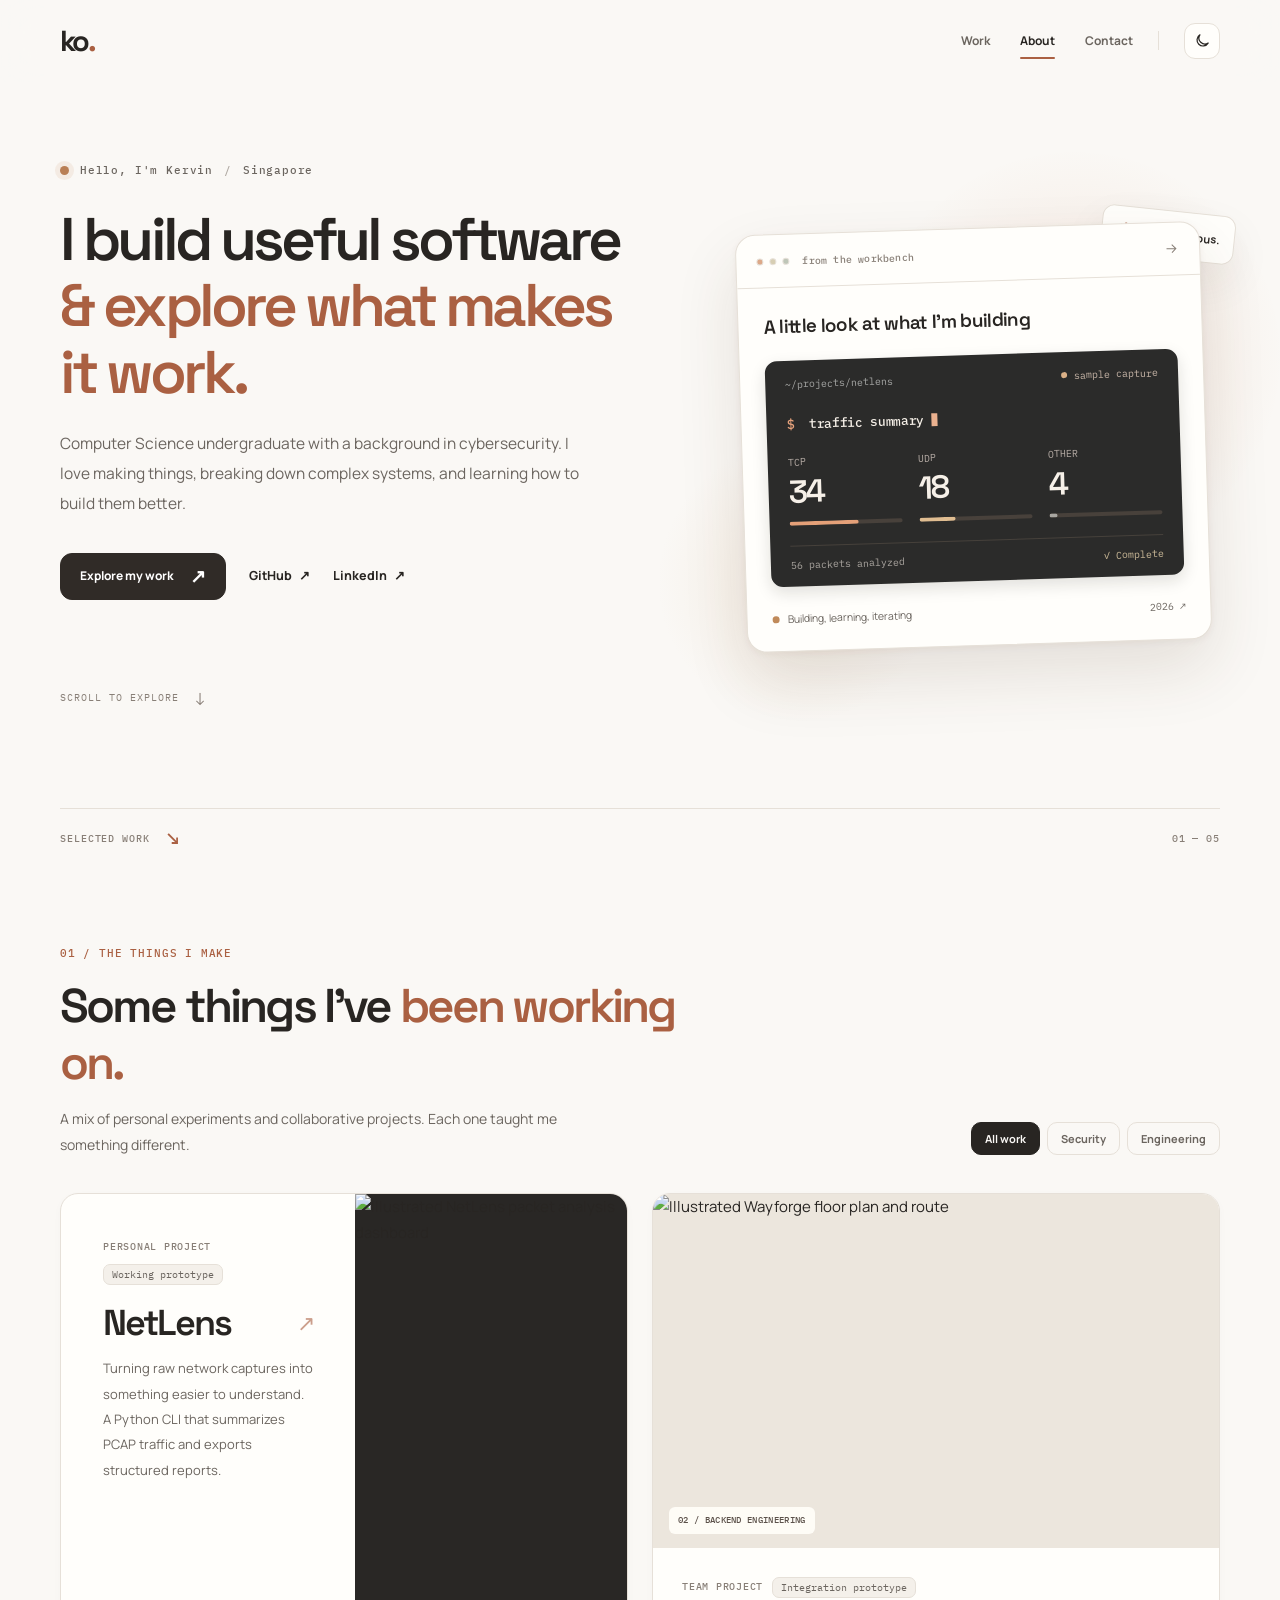
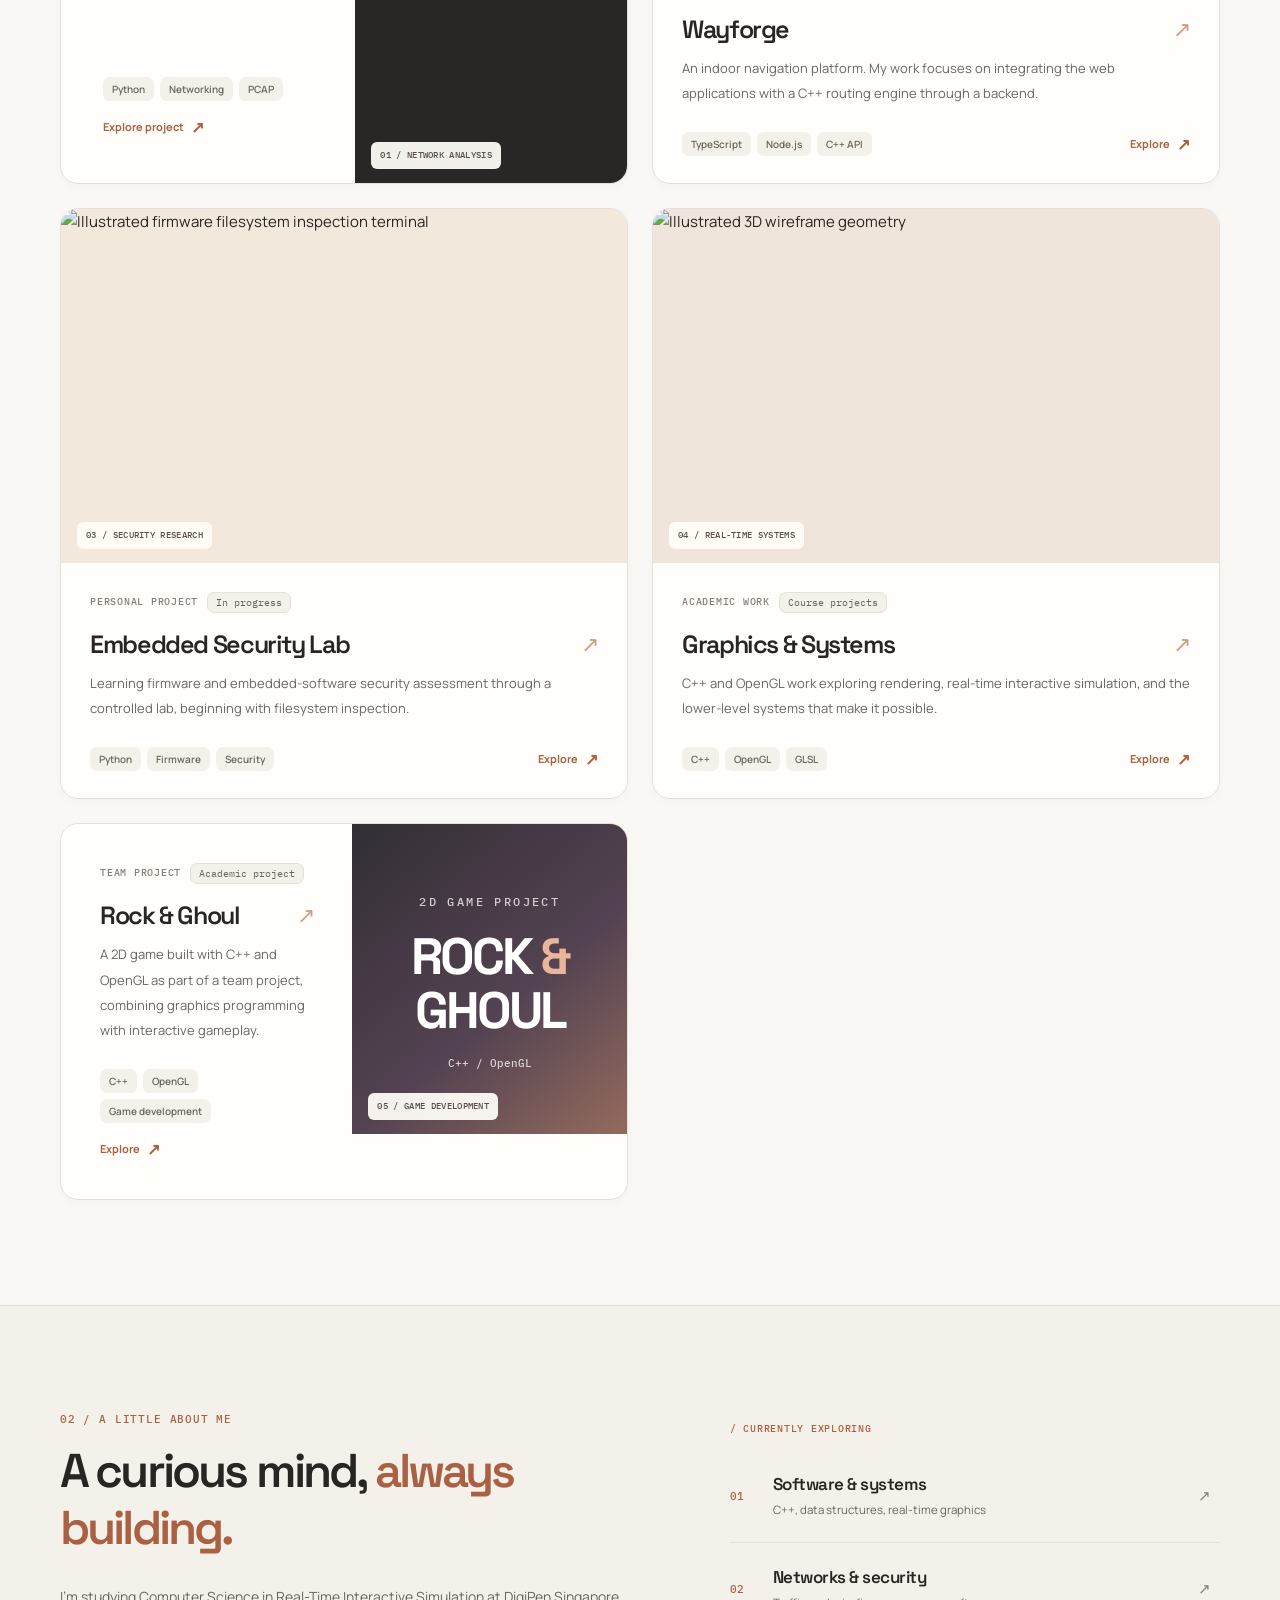
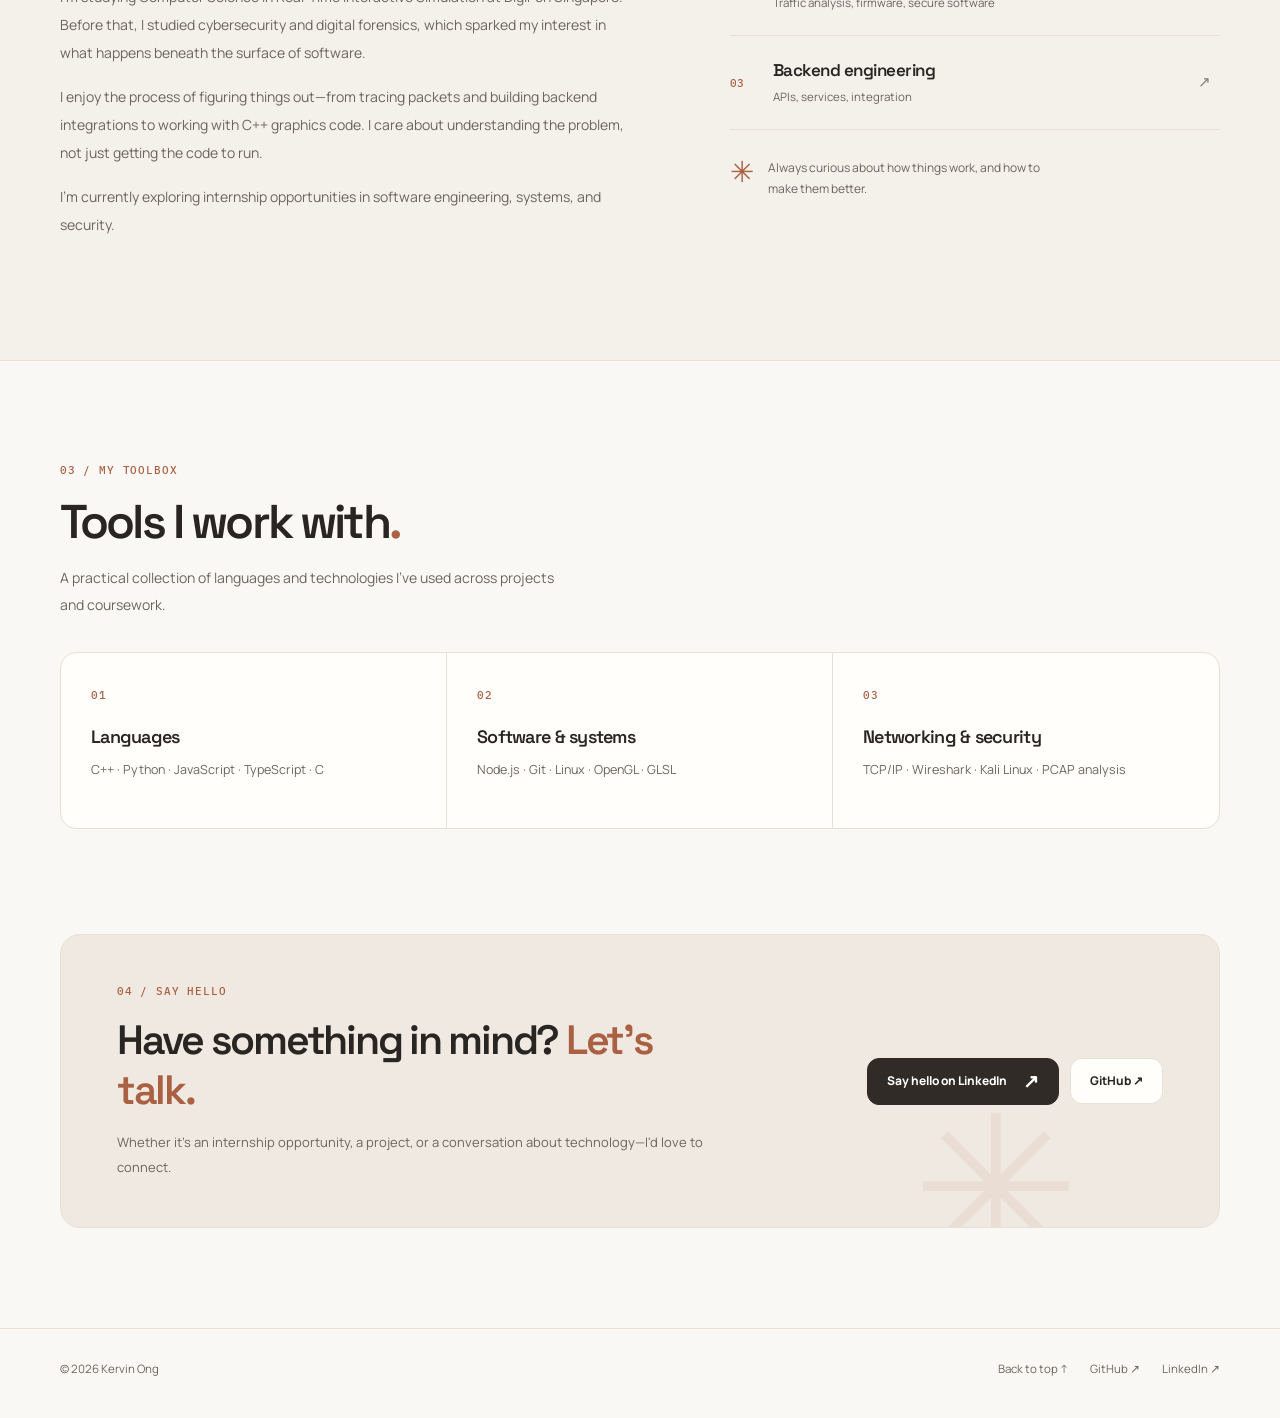
==== index.html @ 091c0fe4 "remove unused files n added some design changes" ====
<!DOCTYPE html>
<html lang="en">
<head>
  <meta charset="utf-8">
  <meta name="viewport" content="width=device-width, initial-scale=1">
  <meta name="theme-color" content="#FAF8F5">
  <meta name="description" content="Kervin Ong — Computer Science undergraduate building software, exploring systems, networks, and cybersecurity. Selected projects and technical work.">
  <title>Kervin Ong — Software, Systems & Security</title>
  <link rel="preconnect" href="https://fonts.googleapis.com">
  <link rel="preconnect" href="https://fonts.gstatic.com" crossorigin>
  <link href="https://fonts.googleapis.com/css2?family=IBM+Plex+Mono:wght@400;500;600&family=Manrope:wght@400;500;600;700&family=Space+Grotesk:wght@400;500;600;700&display=swap" rel="stylesheet">
  <link rel="stylesheet" href="styles.css">
  <script>try{const t=localStorage.getItem('ko-theme');if(t==='light'||t==='dark')document.documentElement.dataset.theme=t;}catch(e){}</script>
</head>
<body>
<a href="#main" class="skip-link">Skip to content</a>
<header class="site-header" id="top">
  <div class="wrap nav">
    <a href="index.html" class="logo" aria-label="Kervin Ong, home">ko<span>.</span></a>
    <div class="nav-right">
      <nav class="nav-links" aria-label="Main navigation">
        <a href="#projects">Work</a>
        <a href="#about">About</a>
        <a href="#contact">Contact</a>
      </nav>
      <span class="nav-divider" aria-hidden="true"></span>
      <button class="icon-button" type="button" data-theme-toggle aria-label="Switch to dark mode" title="Change theme">
        <svg class="moon" viewBox="0 0 24 24" aria-hidden="true"><path d="M20 15.7A8.5 8.5 0 0 1 8.3 4 8.5 8.5 0 1 0 20 15.7Z"/></svg>
        <svg class="sun" viewBox="0 0 24 24" aria-hidden="true"><circle cx="12" cy="12" r="4"/><path d="M12 2v2m0 16v2M4.93 4.93l1.41 1.41m11.32 11.32 1.41 1.41M2 12h2m16 0h2M4.93 19.07l1.41-1.41M17.66 6.34l1.41-1.41"/></svg>
      </button>
    </div>
  </div>
</header>

<main id="main">
<section class="hero wrap" aria-labelledby="hero-title">
  <div class="hero-copy-column">
    <div class="eyebrow reveal"><span class="availability-dot" aria-hidden="true"></span> Hello, I'm Kervin <span class="eyebrow-separator">/</span> Singapore</div>
    <h1 id="hero-title" class="reveal" style="--reveal-delay:.07s">I build useful software <span class="heading-outline">&amp; explore what makes it work.</span></h1>
    <p class="hero-copy reveal" style="--reveal-delay:.13s">Computer Science undergraduate with a background in cybersecurity. I love making things, breaking down complex systems, and learning how to build them better.</p>
    <div class="hero-ctas reveal" style="--reveal-delay:.19s">
      <a href="#projects" class="button-primary">Explore my work <span aria-hidden="true">↗</span></a>
      <a href="https://github.com/kervino" target="_blank" rel="noopener noreferrer" class="text-link">GitHub <span aria-hidden="true">↗</span></a>
      <a href="https://www.linkedin.com/in/kervin-ong/" target="_blank" rel="noopener noreferrer" class="text-link">LinkedIn <span aria-hidden="true">↗</span></a>
    </div>
    <div class="hero-bottom reveal" style="--reveal-delay:.25s"><span class="mono">SCROLL TO EXPLORE</span><span class="down-arrow" aria-hidden="true">↓</span></div>
  </div>
  <div class="hero-visual reactive-surface reveal" style="--reveal-delay:.16s" aria-label="Illustrative NetLens network capture summary">
    <div class="visual-ambient visual-ambient-one" aria-hidden="true"></div>
    <div class="visual-ambient visual-ambient-two" aria-hidden="true"></div>
    <div class="visual-note visual-note-top" aria-hidden="true"><span class="note-star">✳</span> Always curious.</div>
    <div class="workbench">
      <div class="workbench-header"><div class="window-dots" aria-hidden="true"><i></i><i></i><i></i></div><span>from the workbench</span><svg viewBox="0 0 24 24" width="16" height="16" aria-hidden="true"><path d="M5 12h14m-6-6 6 6-6 6" fill="none" stroke="currentColor" stroke-width="1.5"/></svg></div>
      <div class="workbench-body">
        <p class="workbench-subtitle">A little look at what I'm building</p>
        <div class="terminal">
          <div class="terminal-head"><span class="terminal-path">~/projects/netlens</span><span class="terminal-status"><i></i> sample capture</span></div>
          <div class="terminal-line"><span class="prompt">$</span> <span>traffic summary</span><span class="cursor-block" aria-hidden="true"></span></div>
          <div class="terminal-stats"><div><span>TCP</span><strong>34</strong><div class="meter"><i style="--meter:61%"></i></div></div><div><span>UDP</span><strong>18</strong><div class="meter"><i style="--meter:32%"></i></div></div><div><span>OTHER</span><strong>4</strong><div class="meter"><i style="--meter:7%"></i></div></div></div>
          <div class="terminal-bottom"><span>56 packets analyzed</span><span class="terminal-done">✓ Complete</span></div>
        </div>
        <div class="workbench-footer"><span><i class="status-mini"></i> Building, learning, iterating</span><span class="mono">2026 ↗</span></div>
      </div>
    </div>
  </div>
</section>

<div class="wrap intro-divider"><span>SELECTED WORK</span><span aria-hidden="true">↘</span><span>01 — 05</span></div>

<section id="projects" class="wrap section projects-section" aria-labelledby="projects-title">
  <div class="section-header reveal">
    <div><p class="kicker">01 / THE THINGS I MAKE</p><h2 id="projects-title">Some things I've <span>been working on.</span></h2><p class="section-intro">A mix of personal experiments and collaborative projects. Each one taught me something different.</p></div>
    <div class="project-filters" role="group" aria-label="Filter projects">
      <button type="button" class="filter-chip is-active" aria-pressed="true" data-filter="all">All work</button>
      <button type="button" class="filter-chip" aria-pressed="false" data-filter="security">Security</button>
      <button type="button" class="filter-chip" aria-pressed="false" data-filter="engineering">Engineering</button>
    </div>
  </div>
  <div class="project-grid">
    <article class="project-card featured reveal" data-category="security engineering">
      <a class="stretch" href="projects/netlens.html" aria-label="Read the NetLens case study">
        <div class="art netlens reactive-surface"><img src="assets/netlens.svg" alt="Illustrated NetLens packet analysis dashboard" loading="eager"><span class="art-label">01 / NETWORK ANALYSIS</span></div>
        <div class="project-details">
          <div class="card-meta"><span>PERSONAL PROJECT</span><span class="tag">Working prototype</span></div>
          <h3 class="card-title">NetLens <span class="title-arrow" aria-hidden="true">↗</span></h3>
          <p class="card-description">Turning raw network captures into something easier to understand. A Python CLI that summarizes PCAP traffic and exports structured reports.</p>
          <div class="card-footer"><div class="stack"><span>Python</span><span>Networking</span><span>PCAP</span></div><span class="card-view">Explore project <span aria-hidden="true">↗</span></span></div>
        </div>
      </a>
    </article>
    <article class="project-card reveal" data-category="engineering">
      <a class="stretch" href="projects/wayforge.html" aria-label="Read the Wayforge case study">
        <div class="art wayforge reactive-surface"><img src="assets/wayforge.svg" alt="Illustrated Wayforge floor plan and route" loading="lazy"><span class="art-label">02 / BACKEND ENGINEERING</span></div>
        <div class="project-details"><div class="card-meta"><span>TEAM PROJECT</span><span class="tag">Integration prototype</span></div><h3 class="card-title">Wayforge <span class="title-arrow" aria-hidden="true">↗</span></h3><p class="card-description">An indoor navigation platform. My work focuses on integrating the web applications with a C++ routing engine through a backend.</p><div class="card-footer"><div class="stack"><span>TypeScript</span><span>Node.js</span><span>C++ API</span></div><span class="card-view">Explore <span aria-hidden="true">↗</span></span></div></div>
      </a>
    </article>
    <article class="project-card reveal" data-category="security">
      <a class="stretch" href="projects/embedded-security-lab.html" aria-label="Read the Embedded Security Lab case study">
        <div class="art security reactive-surface"><img src="assets/security.svg" alt="Illustrated firmware filesystem inspection terminal" loading="lazy"><span class="art-label">03 / SECURITY RESEARCH</span></div>
        <div class="project-details"><div class="card-meta"><span>PERSONAL PROJECT</span><span class="tag">In progress</span></div><h3 class="card-title">Embedded Security Lab <span class="title-arrow" aria-hidden="true">↗</span></h3><p class="card-description">Learning firmware and embedded-software security assessment through a controlled lab, beginning with filesystem inspection.</p><div class="card-footer"><div class="stack"><span>Python</span><span>Firmware</span><span>Security</span></div><span class="card-view">Explore <span aria-hidden="true">↗</span></span></div></div>
      </a>
    </article>
    <article class="project-card reveal" data-category="engineering">
      <a class="stretch" href="projects/graphics-and-systems.html" aria-label="Read the Graphics and Systems case study">
        <div class="art graphics reactive-surface"><img src="assets/graphics.svg" alt="Illustrated 3D wireframe geometry" loading="lazy"><span class="art-label">04 / REAL-TIME SYSTEMS</span></div>
        <div class="project-details"><div class="card-meta"><span>ACADEMIC WORK</span><span class="tag">Course projects</span></div><h3 class="card-title">Graphics &amp; Systems <span class="title-arrow" aria-hidden="true">↗</span></h3><p class="card-description">C++ and OpenGL work exploring rendering, real-time interactive simulation, and the lower-level systems that make it possible.</p><div class="card-footer"><div class="stack"><span>C++</span><span>OpenGL</span><span>GLSL</span></div><span class="card-view">Explore <span aria-hidden="true">↗</span></span></div></div>
      </a>
    </article>
    <article class="project-card reveal" data-category="engineering">
      <a class="stretch" href="projects/rock-and-ghoul.html" aria-label="Read the Rock &amp; Ghoul case study">
        <div class="art graphics reactive-surface" style="background:linear-gradient(140deg,#322e35,#544352 58%,#946b5d);color:#fff">
          <div style="text-align:center;padding:40px 20px;position:relative;z-index:1"><span style="font:500 12px var(--mono-font);letter-spacing:.2em;opacity:.75">2D GAME PROJECT</span><div style="font:700 clamp(30px,4vw,53px)/1.05 var(--display-font);letter-spacing:-.06em;margin-top:16px">ROCK <span style="color:#e9b69b">&amp;</span> GHOUL</div><span style="display:block;margin-top:18px;font:500 11px var(--mono-font);opacity:.75">C++ / OpenGL</span></div>
          <span class="art-label">05 / GAME DEVELOPMENT</span>
        </div>
        <div class="project-details"><div class="card-meta"><span>TEAM PROJECT</span><span class="tag">Academic project</span></div><h3 class="card-title">Rock &amp; Ghoul <span class="title-arrow" aria-hidden="true">↗</span></h3><p class="card-description">A 2D game built with C++ and OpenGL as part of a team project, combining graphics programming with interactive gameplay.</p><div class="card-footer"><div class="stack"><span>C++</span><span>OpenGL</span><span>Game development</span></div><span class="card-view">Explore <span aria-hidden="true">↗</span></span></div></div>
      </a>
    </article>
  </div>
  <p class="no-results" hidden>No projects found for this filter.</p>
</section>

<section id="about" class="about-section" aria-labelledby="about-title"><div class="wrap about-grid">
  <div class="reveal"><p class="kicker">02 / A LITTLE ABOUT ME</p><h2 id="about-title">A curious mind, <span>always building.</span></h2><div class="about-copy"><p>I'm studying Computer Science in Real-Time Interactive Simulation at DigiPen Singapore. Before that, I studied cybersecurity and digital forensics, which sparked my interest in what happens beneath the surface of software.</p><p>I enjoy the process of figuring things out—from tracing packets and building backend integrations to working with C++ graphics code. I care about understanding the problem, not just getting the code to run.</p><p>I'm currently exploring internship opportunities in software engineering, systems, and security.</p></div></div>
  <div class="about-side reveal"><div class="little-label">/ CURRENTLY EXPLORING</div><div class="interest-row"><span>01</span><div><strong>Software &amp; systems</strong><p>C++, data structures, real-time graphics</p></div><span aria-hidden="true">↗</span></div><div class="interest-row"><span>02</span><div><strong>Networks &amp; security</strong><p>Traffic analysis, firmware, secure software</p></div><span aria-hidden="true">↗</span></div><div class="interest-row"><span>03</span><div><strong>Backend engineering</strong><p>APIs, services, integration</p></div><span aria-hidden="true">↗</span></div><div class="about-footnote"><span class="asterisk">✳</span><p>Always curious about how things work, and how to make them better.</p></div></div>
</div></section>

<section class="wrap section skills-section" aria-labelledby="skills-title"><div class="section-header reveal"><div><p class="kicker">03 / MY TOOLBOX</p><h2 id="skills-title">Tools I work with<span>.</span></h2><p class="section-intro">A practical collection of languages and technologies I've used across projects and coursework.</p></div></div><div class="skills-grid reveal"><div class="skill-group"><span class="skill-group-num">01</span><h3>Languages</h3><p>C++ · Python · JavaScript · TypeScript · C</p></div><div class="skill-group"><span class="skill-group-num">02</span><h3>Software &amp; systems</h3><p>Node.js · Git · Linux · OpenGL · GLSL</p></div><div class="skill-group"><span class="skill-group-num">03</span><h3>Networking &amp; security</h3><p>TCP/IP · Wireshark · Kali Linux · PCAP analysis</p></div></div></section>

<section id="contact" class="wrap" aria-labelledby="contact-title"><div class="contact-section reveal"><div><p class="kicker">04 / SAY HELLO</p><h2 id="contact-title">Have something in mind? <span>Let's talk.</span></h2><p>Whether it's an internship opportunity, a project, or a conversation about technology—I'd love to connect.</p></div><div class="contact-actions"><a href="https://www.linkedin.com/in/kervin-ong/" target="_blank" rel="noopener noreferrer" class="button-primary">Say hello on LinkedIn <span aria-hidden="true">↗</span></a><a href="https://github.com/kervino" target="_blank" rel="noopener noreferrer" class="button-outline">GitHub ↗</a></div><div class="contact-decoration" aria-hidden="true">✳</div></div></section>
</main>
<footer class="site-footer"><div class="wrap footer-inner"><span>© 2026 Kervin Ong</span><div class="footer-links"><a href="#top">Back to top ↑</a><a href="https://github.com/kervino" target="_blank" rel="noopener noreferrer">GitHub ↗</a><a href="https://www.linkedin.com/in/kervin-ong/" target="_blank" rel="noopener noreferrer">LinkedIn ↗</a></div></div></footer>
<script src="script.js" defer></script>
</body></html>
---- styles.css ----
/* Kervin Ong · Soft Editorial Tech · v3 */
:root {
  color-scheme: light;
  --bg: #FAF8F5;
  --bg-rgb: 250,248,245;
  --surface: #FFFEFB;
  --surface-soft: #F4F0EA;
  --surface-tint: #F0E9E1;
  --ink: #282522;
  --muted: #6B655F;
  --subtle: #887F77;
  --line: #E6E0D8;
  --accent: #AA6042;
  --accent-hover: #914A32;
  --accent-soft: #F6E9E1;
  --button: #302B27;
  --button-text: #FFFFFF;
  --chart-bg: #292725;
  --shadow: 0 18px 44px rgba(61,44,31,.07);
  --shadow-hover: 0 22px 45px rgba(61,44,31,.11);
  --display-font: 'Space Grotesk', 'Trebuchet MS', 'Arial', sans-serif;
  --body-font: 'Manrope', 'Segoe UI', 'Arial', sans-serif;
  --mono-font: 'IBM Plex Mono', 'Cascadia Code', Consolas, monospace;
}
html[data-theme="dark"] {
  color-scheme: dark;
  --bg: #1E1E1D;
  --bg-rgb: 30,30,29;
  --surface: #292826;
  --surface-soft: #302E2C;
  --surface-tint: #37302A;
  --ink: #F4F0EB;
  --muted: #C4BDB5;
  --subtle: #ADA39A;
  --line: #47423D;
  --accent: #E5A07C;
  --accent-hover: #F3B591;
  --accent-soft: #3C2F29;
  --button: #EBC8B6;
  --button-text: #2D2622;
  --chart-bg: #1F1D1C;
  --shadow: 0 18px 44px rgba(0,0,0,.2);
  --shadow-hover: 0 24px 50px rgba(0,0,0,.3);
}
*,*::before,*::after{box-sizing:border-box}
html{scroll-behavior:smooth;scroll-padding-top:110px}
body{margin:0;background:var(--bg);color:var(--ink);font:400 15px/1.75 var(--body-font);-webkit-font-smoothing:antialiased;transition:background-color .28s,color .28s}
a{color:inherit;text-decoration:none}
a,button{ -webkit-tap-highlight-color:transparent }
a:focus-visible,button:focus-visible{outline:3px solid var(--accent);outline-offset:4px}
button{font:inherit;cursor:pointer}
img{max-width:100%}
::selection{background:var(--accent-soft);color:var(--ink)}
.wrap{width:min(1160px,calc(100% - 64px));margin:0 auto}
.mono{font-family:var(--mono-font)}
.skip-link{position:fixed;z-index:1000;top:-100px;left:18px;background:var(--surface);color:var(--ink);padding:10px 16px;border:2px solid var(--accent);border-radius:10px}
.skip-link:focus{top:14px}
/* Navigation */
.site-header{height:82px;position:sticky;top:0;z-index:40;border-bottom:1px solid transparent;background:rgba(var(--bg-rgb),.85);backdrop-filter:blur(18px);-webkit-backdrop-filter:blur(18px);transition:height .25s,border-color .25s,box-shadow .25s}
.site-header.is-scrolled{height:70px;border-bottom-color:var(--line);box-shadow:0 6px 28px rgba(51,43,36,.03)}
.nav{height:100%;display:flex;align-items:center;justify-content:space-between;gap:24px}
.logo{font:700 29px/1 var(--display-font);letter-spacing:-.1em;display:inline-flex;align-items:baseline;gap:1px}
.logo span,.logo em{font-style:normal;color:var(--accent)}
.nav-right{display:flex;align-items:center;gap:25px}
.nav-links{display:flex;align-items:center;gap:30px}
.nav-links a{font-size:12px;font-weight:700;color:var(--muted);transition:color .2s;position:relative}
.nav-links a::after{content:"";position:absolute;left:0;bottom:-8px;width:0;height:2px;background:var(--accent);border-radius:2px;transition:width .22s}
.nav-links a:hover,.nav-links a.is-current{color:var(--ink)}
.nav-links a:hover::after,.nav-links a.is-current::after{width:100%}
.nav-divider{height:19px;border-left:1px solid var(--line)}
.icon-button{width:36px;height:36px;border:1px solid var(--line);background:var(--surface);border-radius:11px;display:grid;place-items:center;color:var(--ink);transition:border-color .2s,background .2s,transform .2s}
.icon-button:hover{border-color:var(--accent);transform:rotate(-10deg)}
.icon-button svg{width:17px;height:17px;fill:none;stroke:currentColor;stroke-width:1.7;stroke-linecap:round;stroke-linejoin:round}
.icon-button .sun,html[data-theme=dark] .icon-button .moon{display:none}
html[data-theme=dark] .icon-button .sun{display:block}
/* Hero */
.hero{display:grid;grid-template-columns:minmax(0,1.08fr) minmax(0,.92fr);gap:clamp(40px,7vw,98px);min-height:650px;align-items:center;padding-top:80px;padding-bottom:96px}
.hero-copy-column{min-width:0}
.eyebrow,.kicker,.little-label,.skill-group-num,.art-label,.card-meta,.case-meta dt,.fact-label{font:500 11px/1.6 var(--mono-font);letter-spacing:.075em}
.eyebrow{display:flex;align-items:center;gap:11px;color:var(--muted);white-space:nowrap}
.eyebrow-separator{color:var(--subtle);opacity:.65}
.availability-dot{width:9px;height:9px;border-radius:50%;background:#B97F55;position:relative;flex-shrink:0;box-shadow:0 0 0 5px rgba(188,118,75,.1)}
.hero h1{font:600 clamp(43px,4.7vw,69px)/1.105 var(--display-font);letter-spacing:-.064em;max-width:670px;margin:27px 0 22px}
.hero h1 .heading-outline{color:var(--accent)}
.hero-copy{max-width:520px;color:var(--muted);font-size:15.5px;line-height:1.95;margin:0}
.hero-ctas{display:flex;align-items:center;gap:23px;flex-wrap:wrap;margin-top:34px}
.button-primary,.button-outline{display:inline-flex;align-items:center;justify-content:center;gap:16px;border-radius:12px;padding:13px 19px;font-weight:750;font-size:12px;line-height:1.5;white-space:nowrap;transition:transform .22s,box-shadow .22s,background .22s,border-color .22s}
.button-primary{color:var(--button-text);background:var(--button);border:1px solid var(--button)}
.button-primary:hover{transform:translateY(-3px);box-shadow:0 12px 25px rgba(92,62,47,.16)}
.button-primary span{font-size:19px;line-height:1}
.text-link{font-size:12.5px;font-weight:750;color:var(--ink);transition:color .18s;display:inline-flex;align-items:center;gap:7px}
.text-link:hover{color:var(--accent)}
.text-link span{transition:transform .2s}.text-link:hover span{transform:translate(2px,-2px)}
.hero-bottom{margin-top:83px;display:flex;align-items:center;gap:15px;color:var(--subtle)}
.hero-bottom .mono{font-size:10px;letter-spacing:.1em}
.down-arrow{display:inline-block;font-size:17px;animation:arrow-nudge 2.7s ease-in-out infinite}
@keyframes arrow-nudge{0%,100%{transform:translateY(-3px)}50%{transform:translateY(3px)}}
/* Interactive art direction: a working-software vignette, not a fake OS. */
.hero-visual{min-height:510px;position:relative;display:flex;align-items:center;justify-content:center;isolation:isolate}
.visual-ambient{position:absolute;z-index:-1;border-radius:50%;pointer-events:none}
.visual-ambient-one{width:410px;height:410px;background:radial-gradient(circle,rgba(210,133,88,.16),rgba(210,133,88,0) 72%);right:-60px;top:-30px;animation:ambient-drift 10s ease-in-out infinite}
.visual-ambient-two{width:280px;height:280px;background:radial-gradient(circle,rgba(217,181,138,.18),transparent 71%);bottom:-30px;left:-70px;animation:ambient-drift 11s ease-in-out infinite reverse}
@keyframes ambient-drift{0%,100%{transform:translate(0,0)}50%{transform:translate(15px,-17px)}}
.workbench{position:relative;width:min(100%,465px);background:var(--surface);border:1px solid var(--line);border-radius:20px;box-shadow:0 29px 65px rgba(72,47,28,.12),0 2px 7px rgba(72,47,28,.05);overflow:hidden;transform:rotate(-1.8deg);transition:transform .5s cubic-bezier(.2,.7,.2,1),box-shadow .4s}
.hero-visual:hover .workbench{transform:rotate(0) translateY(-4px);box-shadow:0 35px 75px rgba(72,47,28,.17)}
.workbench-header{height:53px;padding:0 20px;display:flex;gap:13px;align-items:center;border-bottom:1px solid var(--line);color:var(--subtle);font:500 10px var(--mono-font);letter-spacing:.02em}
.workbench-header svg{margin-left:auto}
.window-dots{display:flex;gap:6px}.window-dots i{width:7px;height:7px;border:1px solid var(--line);border-radius:50%}.window-dots i:first-child{background:#DCA888}.window-dots i:nth-child(2){background:#D7CEB3}.window-dots i:nth-child(3){background:#BFC6B8}
.workbench-body{padding:26px 25px 23px}
.workbench-subtitle{font:600 19px/1.4 var(--display-font);letter-spacing:-.035em;margin:0 0 20px}
.terminal{border-radius:12px;background:#2B2B2A;color:#F6F0E8;overflow:hidden;padding:17px 20px 15px;box-shadow:0 6px 16px rgba(25,20,17,.13)}
.terminal-head{display:flex;justify-content:space-between;gap:14px;align-items:center;font:400 10px var(--mono-font);color:#A9AAA8}
.terminal-status{display:flex;align-items:center;gap:7px;color:#C9B7A9}
.terminal-status i{display:inline-block;width:6px;height:6px;border-radius:50%;background:#DAB087}
.terminal-line{font:500 13px var(--mono-font);margin:25px 0 23px;letter-spacing:-.025em}
.prompt{color:#E6A27C;margin-right:7px}
.cursor-block{width:6px;height:13px;margin-left:7px;background:#EAB18F;display:inline-block;vertical-align:-2px;animation:blink 1.35s steps(1,end) infinite}
@keyframes blink{50%{opacity:0}}
.terminal-stats{display:grid;grid-template-columns:repeat(3,1fr);gap:17px}
.terminal-stats>div>span{display:block;color:#B6ACA5;font:400 10px var(--mono-font);margin-bottom:4px}
.terminal-stats strong{font:600 32px/1.2 var(--display-font);letter-spacing:-.05em}
.meter{height:4px;background:#48413B;border-radius:5px;overflow:hidden;margin-top:11px}
.meter i{display:block;width:var(--meter);height:100%;background:#E4A078;border-radius:5px;transform-origin:left center;animation:meter-grow 1.2s .5s backwards cubic-bezier(.25,.8,.25,1)}
@keyframes meter-grow{from{transform:scaleX(0)}to{transform:scaleX(1)}}
.terminal-stats>div:nth-child(2) .meter i{background:#E0BD91}.terminal-stats>div:nth-child(3) .meter i{background:#A8A6A1}
.terminal-bottom{border-top:1px solid #46413B;margin-top:20px;padding-top:12px;display:flex;justify-content:space-between;gap:10px;font:400 10px var(--mono-font);color:#ABA6A0}
.terminal-done{color:#CFBD9B}
.workbench-footer{display:flex;justify-content:space-between;align-items:center;gap:12px;margin-top:23px;font-size:10.5px;color:var(--muted)}
.workbench-footer>span:first-child{display:flex;align-items:center;gap:8px}
.status-mini{width:7px;height:7px;border-radius:50%;background:#C08A5A}
.workbench-footer .mono{font-size:10px}
.visual-note{position:absolute;z-index:2;padding:10px 14px;border-radius:12px;background:var(--surface);border:1px solid var(--line);box-shadow:var(--shadow);font:700 11px var(--body-font);color:var(--ink);white-space:nowrap}
.visual-note-top{right:-15px;top:28px;transform:rotate(6deg);animation:float-a 6s ease-in-out infinite}.visual-note-bottom{bottom:14px;left:-20px;transform:rotate(-6deg);animation:float-b 6.7s ease-in-out infinite}
.note-star,.sparkle-icon{color:var(--accent);font-size:20px;vertical-align:-3px;margin-right:3px}
@keyframes float-a{0%,100%{transform:translateY(0) rotate(6deg)}50%{transform:translateY(-8px) rotate(4deg)}}@keyframes float-b{0%,100%{transform:translateY(0) rotate(-6deg)}50%{transform:translateY(6px) rotate(-4deg)}}
/* Work */
.intro-divider{display:flex;justify-content:space-between;align-items:center;border-top:1px solid var(--line);padding:16px 0 0;color:var(--subtle);font:500 10px var(--mono-font);letter-spacing:.09em}
.intro-divider span:nth-child(2){color:var(--accent);font-size:20px;margin-right:auto;margin-left:17px}
.section{padding:100px 0 105px}
.projects-section{padding-top:93px}
.section-header{display:flex;justify-content:space-between;align-items:end;gap:28px;margin-bottom:34px}
.kicker{color:var(--accent);margin:0 0 15px;text-transform:uppercase}
.section h2,.about-section h2{font:600 clamp(31px,3.7vw,48px)/1.2 var(--display-font);letter-spacing:-.06em;max-width:660px;margin:0}
.section h2 span,.about-section h2 span{color:var(--accent)}
.section-intro{max-width:510px;color:var(--muted);font-size:14px;margin:14px 0 0;line-height:1.9}
.project-filters{display:flex;flex-wrap:wrap;gap:7px;padding-bottom:4px}
.filter-chip{border:1px solid var(--line);border-radius:10px;background:transparent;color:var(--muted);padding:8px 13px;font:700 11px var(--body-font);transition:background .2s,color .2s,border-color .2s,transform .2s}
.filter-chip:hover{border-color:var(--accent);transform:translateY(-2px)}
.filter-chip.is-active{background:var(--ink);color:var(--bg);border-color:var(--ink)}
.project-grid{display:grid;grid-template-columns:repeat(2,minmax(0,1fr));gap:22px}
.project-card{min-width:0;background:var(--surface);border:1px solid var(--line);border-radius:18px;overflow:hidden;box-shadow:0 3px 10px rgba(51,43,35,.025);transition:border-color .25s,box-shadow .35s,transform .35s cubic-bezier(.22,.7,.25,1)}
.project-card.is-filtered-out{display:none}
.project-card:hover,.project-card:focus-within{border-color:color-mix(in srgb,var(--accent) 43%,var(--line));box-shadow:var(--shadow-hover);transform:translateY(-5px)}
.project-card a.stretch{display:block;height:100%}
.project-card.featured{grid-column:span 2}
.project-card.featured .stretch{display:grid;grid-template-columns:1.04fr .96fr;align-items:stretch}
.project-card.featured .art{order:2;min-height:365px}
.project-card.featured .project-details{display:flex;flex-direction:column;justify-content:center;padding:45px 42px}
.project-card:last-child{grid-column:span 2}
.project-card:last-child .stretch{display:grid;grid-template-columns:1.03fr .97fr}
.project-card:last-child .art{order:2;min-height:310px}
.project-card:last-child .project-details{display:flex;flex-direction:column;justify-content:center;padding:39px}
.project-card .art{position:relative;overflow:hidden;min-height:255px;display:grid;place-items:center;background:var(--surface-tint)}
.project-card .art img{display:block;width:100%;height:100%;object-fit:cover;transition:transform .65s cubic-bezier(.2,.7,.2,1);filter:saturate(.91)}
.project-card:hover .art img{transform:scale(1.055)}
.project-card .art.netlens{background:#292725}.project-card .art.wayforge{background:#ECE6DD}.project-card .art.security{background:#F2E8DC}.project-card .art.graphics{background:#F0E5DA}
.art-label{position:absolute;bottom:14px;left:16px;background:rgba(255,253,248,.94);backdrop-filter:blur(8px);padding:6px 9px;border-radius:6px;color:#5B514A;letter-spacing:.035em;font-size:9px}
.project-details{padding:29px 29px 27px}
.card-meta{display:flex;gap:9px;align-items:center;flex-wrap:wrap;color:var(--subtle);font-size:10px;margin-bottom:17px}
.tag{font:400 10px var(--mono-font);letter-spacing:0;background:var(--surface-soft);border:1px solid var(--line);padding:3px 8px;border-radius:7px;color:var(--muted)}
.card-title{font:600 25px/1.18 var(--display-font);letter-spacing:-.055em;display:flex;align-items:center;justify-content:space-between;gap:15px;margin:0 0 12px}
.featured .card-title{font-size:36px}
.title-arrow{font:400 22px/1 var(--body-font);color:var(--accent);opacity:.6;transition:transform .22s,opacity .22s;display:inline-block}
.project-card:hover .title-arrow{transform:translate(3px,-3px);opacity:1}
.card-description{color:var(--muted);font-size:13px;line-height:1.95;margin:0 0 25px;max-width:550px}
.card-footer{display:flex;justify-content:space-between;align-items:center;gap:15px;margin-top:auto;flex-wrap:wrap}
.stack{display:flex;flex-wrap:wrap;gap:6px}.stack span{font:600 10px var(--body-font);color:var(--muted);padding:5px 9px;border-radius:7px;background:var(--surface-soft)}
.card-view{color:var(--accent);font:700 11px var(--body-font);white-space:nowrap;display:flex;gap:7px;align-items:center}
.card-view span{font-size:16px;transition:transform .22s}.project-card:hover .card-view span{transform:translate(2px,-2px)}
.no-results{margin:30px 0;color:var(--muted)}
/* About and toolbox */
.about-section{background:var(--surface-soft);padding:105px 0;border-top:1px solid var(--line);border-bottom:1px solid var(--line)}
.about-grid{display:grid;grid-template-columns:1fr .86fr;gap:100px;align-items:start}
.about-copy{font-size:14px;line-height:2;color:var(--muted);max-width:600px;margin-top:26px}.about-copy p{margin:0 0 16px}
.about-side{padding:10px 0 0}
.little-label{color:var(--accent);font-size:10px;margin-bottom:13px}
.interest-row{display:grid;grid-template-columns:33px 1fr 22px;gap:10px;align-items:center;padding:22px 0;border-bottom:1px solid var(--line)}
.interest-row>span:first-child{font:500 11px var(--mono-font);color:var(--accent)}
.interest-row strong{font:600 17px var(--display-font);letter-spacing:-.03em}
.interest-row p{color:var(--muted);font-size:11.5px;margin:2px 0 0}
.interest-row>span:last-child{color:var(--subtle)}
.about-footnote{display:flex;gap:14px;align-items:flex-start;padding:27px 0 0;color:var(--muted);max-width:320px;font-size:12px}
.about-footnote p{margin:0}.asterisk{color:var(--accent);font-size:29px;line-height:1}
.skills-section{padding-top:101px;padding-bottom:105px}
.skills-grid{display:grid;grid-template-columns:repeat(3,1fr);border:1px solid var(--line);border-radius:16px;overflow:hidden;background:var(--surface)}
.skill-group{padding:28px 30px;min-height:175px;border-right:1px solid var(--line)}.skill-group:last-child{border-right:0}
.skill-group-num{color:var(--accent);font-size:11px}
.skill-group h3{font:600 18px var(--display-font);letter-spacing:-.04em;margin:17px 0 10px}
.skill-group p{font-size:12.5px;color:var(--muted);line-height:1.85;margin:0}
/* Contact & footer */
.contact-section{position:relative;overflow:hidden;display:flex;gap:60px;justify-content:space-between;align-items:center;padding:48px 56px;background:var(--surface-tint);border:1px solid var(--line);border-radius:20px;margin:0 0 100px}
.contact-section h2{font:600 clamp(30px,3.2vw,43px)/1.22 var(--display-font);letter-spacing:-.055em;max-width:620px;margin:0 0 14px}.contact-section h2 span{color:var(--accent)}
.contact-section p:not(.kicker){font-size:13px;color:var(--muted);max-width:590px;margin:0;line-height:1.9}
.contact-actions{display:flex;gap:11px;align-items:center;flex-wrap:wrap;z-index:1;justify-content:flex-end;flex-shrink:0}
.button-outline{border:1px solid var(--line);background:var(--surface);color:var(--ink)}.button-outline:hover{transform:translateY(-3px);border-color:var(--accent)}
.contact-decoration{position:absolute;right:12%;bottom:-56px;font-size:200px;line-height:1;color:var(--accent);opacity:.08;pointer-events:none}
.site-footer{border-top:1px solid var(--line);padding:30px 0 39px}
.footer-inner{display:flex;align-items:center;justify-content:space-between;gap:18px;font-size:11.5px;color:var(--muted)}
.foot-dot{color:var(--accent);margin:0 4px}
.footer-links{display:flex;flex-wrap:wrap;gap:22px}.footer-links a{transition:color .2s}.footer-links a:hover{color:var(--accent)}
/* Project case studies: preserve detailed writing, restyle to match v3 */
.back-link{display:inline-flex;gap:9px;align-items:center;color:var(--muted);font-size:12.5px;margin:50px 0 44px;transition:color .2s,transform .2s}.back-link:hover{color:var(--accent);transform:translateX(-3px)}
.case-hero{max-width:900px;margin-bottom:38px}
.case-hero h1{font:600 clamp(48px,6vw,78px)/1.06 var(--display-font);letter-spacing:-.07em;margin:14px 0 17px}
.case-lead{font:400 clamp(17px,2vw,22px)/1.65 var(--body-font);color:var(--muted);max-width:760px}
.case-meta{display:grid;grid-template-columns:repeat(3,1fr);gap:20px;margin:39px 0;border-top:1px solid var(--line);border-bottom:1px solid var(--line);padding:23px 0}
.case-meta dt{color:var(--accent);margin-bottom:8px;font-size:10px}.case-meta dd{font:600 12px var(--body-font);margin:0}
.case-art{height:min(450px,50vw);min-height:275px;border-radius:18px;overflow:hidden;margin:40px 0 89px;background:var(--surface-tint)}
.case-art img{width:100%;height:100%;object-fit:cover;display:block}
.case-content{display:grid;grid-template-columns:195px 1fr;gap:80px;margin-bottom:112px}
.case-toc{position:sticky;top:119px;font:400 11px/2.2 var(--mono-font);color:var(--accent);letter-spacing:.04em}
.case-body{max-width:710px}
.case-body h2{font:600 27px var(--display-font);letter-spacing:-.04em;margin:0 0 15px}
.case-body p,.case-body li{color:var(--muted);line-height:1.95;font-size:14px}
.case-body p{margin:0 0 18px}.case-body section+section{margin-top:48px}
.case-body ul{padding-left:22px;margin:0}.case-body li{padding-left:5px;margin-bottom:7px}
.case-note{background:var(--surface-soft);border-left:3px solid var(--accent);padding:20px 22px;border-radius:0 10px 10px 0;color:var(--muted);font-size:12.5px;margin-top:30px}
.case-bottom{border-top:1px solid var(--line);padding:31px 0 85px;display:flex;justify-content:space-between;gap:20px;align-items:center}
/* Progressive enhancement. If JS fails, all content remains readable. */
.js-ready .reveal:not(.is-visible){opacity:0;transform:translateY(19px)}
.reveal{transition:opacity .65s ease,transform .65s cubic-bezier(.19,.65,.2,1);transition-delay:var(--reveal-delay,0s)}
.reveal.is-visible{opacity:1;transform:translateY(0)}
/* Responsive */
@media(max-width:1050px){.hero{gap:35px;min-height:610px}.hero h1{font-size:clamp(43px,5.1vw,60px)}.visual-note-top{right:0}.visual-note-bottom{left:0}.about-grid{gap:55px}.contact-section{padding:41px;gap:25px}}
@media(max-width:820px){.wrap{width:min(100% - 44px,1160px)}.hero{grid-template-columns:1fr;gap:12px;padding-top:76px;padding-bottom:75px}.hero-copy-column{max-width:650px}.hero h1{font-size:clamp(46px,8vw,67px)}.hero-bottom{margin-top:45px}.hero-visual{max-width:540px;width:100%;min-height:465px;justify-self:center;margin-top:20px}.section{padding:80px 0}.section-header{align-items:start;flex-direction:column}.project-card.featured .project-details{padding:31px}.about-grid{grid-template-columns:1fr;gap:37px}.about-side{max-width:650px}.about-section{padding:80px 0}.contact-section{flex-direction:column;align-items:flex-start}.contact-actions{justify-content:flex-start}.case-content{grid-template-columns:140px 1fr;gap:25px}}
@media(max-width:620px){.wrap{width:min(100% - 36px,1160px)}.site-header{height:68px}.site-header.is-scrolled{height:65px}.nav-right{gap:16px}.nav-links{gap:16px}.nav-links a{font-size:11px}.nav-divider{display:none}.logo{font-size:26px}.hero{padding-top:61px;padding-bottom:65px}.hero h1{font-size:clamp(41px,10.5vw,58px);letter-spacing:-.062em}.hero-copy{font-size:14px}.hero-ctas{gap:17px}.hero-visual{min-height:405px;margin-top:8px}.workbench{max-width:385px}.workbench-body{padding:20px 18px 18px}.workbench-subtitle{font-size:17px}.terminal{padding:14px 14px 13px}.terminal-stats{gap:10px}.terminal-stats strong{font-size:28px}.visual-note{font-size:10px;padding:7px 10px}.visual-note-top{top:8px}.visual-note-bottom{bottom:10px}.section h2,.about-section h2{font-size:clamp(30px,7.6vw,42px)}.project-grid{grid-template-columns:1fr;gap:16px}.project-card.featured,.project-card:last-child{grid-column:span 1}.project-card.featured .stretch,.project-card:last-child .stretch{display:block}.project-card.featured .art,.project-card:last-child .art{order:0;min-height:215px}.project-card .art{min-height:215px}.project-card.featured .project-details,.project-card:last-child .project-details,.project-details{padding:24px}.featured .card-title{font-size:27px}.card-title{font-size:23px}.card-description{font-size:12.5px}.card-footer{gap:10px}.about-section{padding:69px 0}.skills-grid{grid-template-columns:1fr}.skill-group{min-height:0;border-right:none;border-bottom:1px solid var(--line);padding:24px}.skill-group:last-child{border-bottom:0}.skill-group h3{margin-top:7px}.contact-section{padding:31px 24px;margin-bottom:75px}.contact-section h2{font-size:34px}.footer-inner{flex-direction:column;align-items:flex-start}.footer-links{gap:15px}.case-hero h1{font-size:52px}.case-meta{grid-template-columns:1fr 1fr}.case-content{grid-template-columns:1fr;gap:15px;margin-bottom:80px}.case-toc{position:static}.case-art{margin-bottom:52px}.case-bottom{padding-bottom:66px}}
@media(max-width:380px){.nav-links a:nth-child(2){display:none}.nav-links{gap:14px}.eyebrow{font-size:9px;gap:8px}.hero h1{font-size:39px}.hero-ctas{gap:12px}.text-link{font-size:11px}.visual-note-top{right:-3px}.visual-note-bottom{left:-5px}.terminal-head{font-size:8px}.terminal-stats strong{font-size:25px}.case-meta{grid-template-columns:1fr}}
@media(prefers-reduced-motion:reduce){html{scroll-behavior:auto}*,*::before,*::after{animation-duration:.01ms!important;transition-duration:.01ms!important;transition-delay:0s!important}.js-ready .reveal:not(.is-visible){opacity:1;transform:none}.reveal{opacity:1!important;transform:none!important}}


/* V3.2 — subtle cursor-responsive warm light and spreading ripples.
   Restricted to the hero visual and project artwork, never text or the page cursor. */
:root{--reactive-halo:rgba(176,101,67,.065);--reactive-ring:rgba(170,96,66,.48)}
html[data-theme="dark"]{--reactive-halo:rgba(238,166,131,.055);--reactive-ring:rgba(245,180,146,.39)}
.reactive-surface{--spot-x:50%;--spot-y:50%;position:relative;isolation:isolate}
.reactive-surface::after{
  content:"";position:absolute;inset:0;pointer-events:none;
  z-index:2;background:radial-gradient(135px circle at var(--spot-x) var(--spot-y),var(--reactive-halo) 0%,transparent 77%);
  opacity:0;transition:opacity .35s ease;
}
.reactive-surface.is-pointer-active::after{opacity:1}
.hover-ripple{
  position:absolute;left:var(--ripple-x);top:var(--ripple-y);
  width:var(--ripple-size,175px);height:var(--ripple-size,175px);
  border:1px solid var(--reactive-ring);border-radius:50%;pointer-events:none;
  z-index:2;opacity:0;transform:translate(-50%,-50%) scale(.15);
  animation:hover-wave .94s cubic-bezier(.19,.65,.23,1) forwards;
}
@keyframes hover-wave{
  0%{opacity:0;transform:translate(-50%,-50%) scale(.15)}
  17%{opacity:.66}
  100%{opacity:0;transform:translate(-50%,-50%) scale(1)}
}
/* Hero waves live behind the content instead of washing out the text. */
.hero-visual.reactive-surface::after{z-index:0;background:radial-gradient(175px circle at var(--spot-x) var(--spot-y),var(--reactive-halo),transparent 77%)}
.hero-visual .hover-ripple{z-index:0;--ripple-size:310px}
.hero-visual .workbench,.hero-visual .visual-note{z-index:1}
/* Keep project-art labels crisp and clickable. */
.project-card .art.reactive-surface .art-label{z-index:3}
@media (hover:none),(pointer:coarse){.reactive-surface::after{display:none}}
@media(prefers-reduced-motion:reduce){.reactive-surface::after,.hover-ripple{display:none!important}}

/* Keep decorative ambient glows from creating mobile horizontal scrolling. */
@media(max-width:620px){.hero-visual{overflow:clip}}

/* Consistent project grid */
.project-grid {
  display: grid;
  grid-template-columns: repeat(2, minmax(0, 1fr));
  gap: 24px;
}

.project-grid > .project-card,
.project-grid > .project-card.featured {
  grid-column: auto;
  grid-row: auto;
  width: 100%;
}

.project-card .stretch {
  display: flex;
  flex-direction: column;
  height: 100%;
}

.project-card .art {
  width: 100%;
  aspect-ratio: 16 / 10;
  height: auto;
}

.project-card .art img {
  width: 100%;
  height: 100%;
  object-fit: cover;
}

.project-card .project-details {
  flex: 1;
  display: flex;
  flex-direction: column;
}

.project-card .card-footer {
  margin-top: auto;
}

/* Mobile: one column */
@media (max-width: 700px) {
  .project-grid {
    grid-template-columns: 1fr;
  }
}
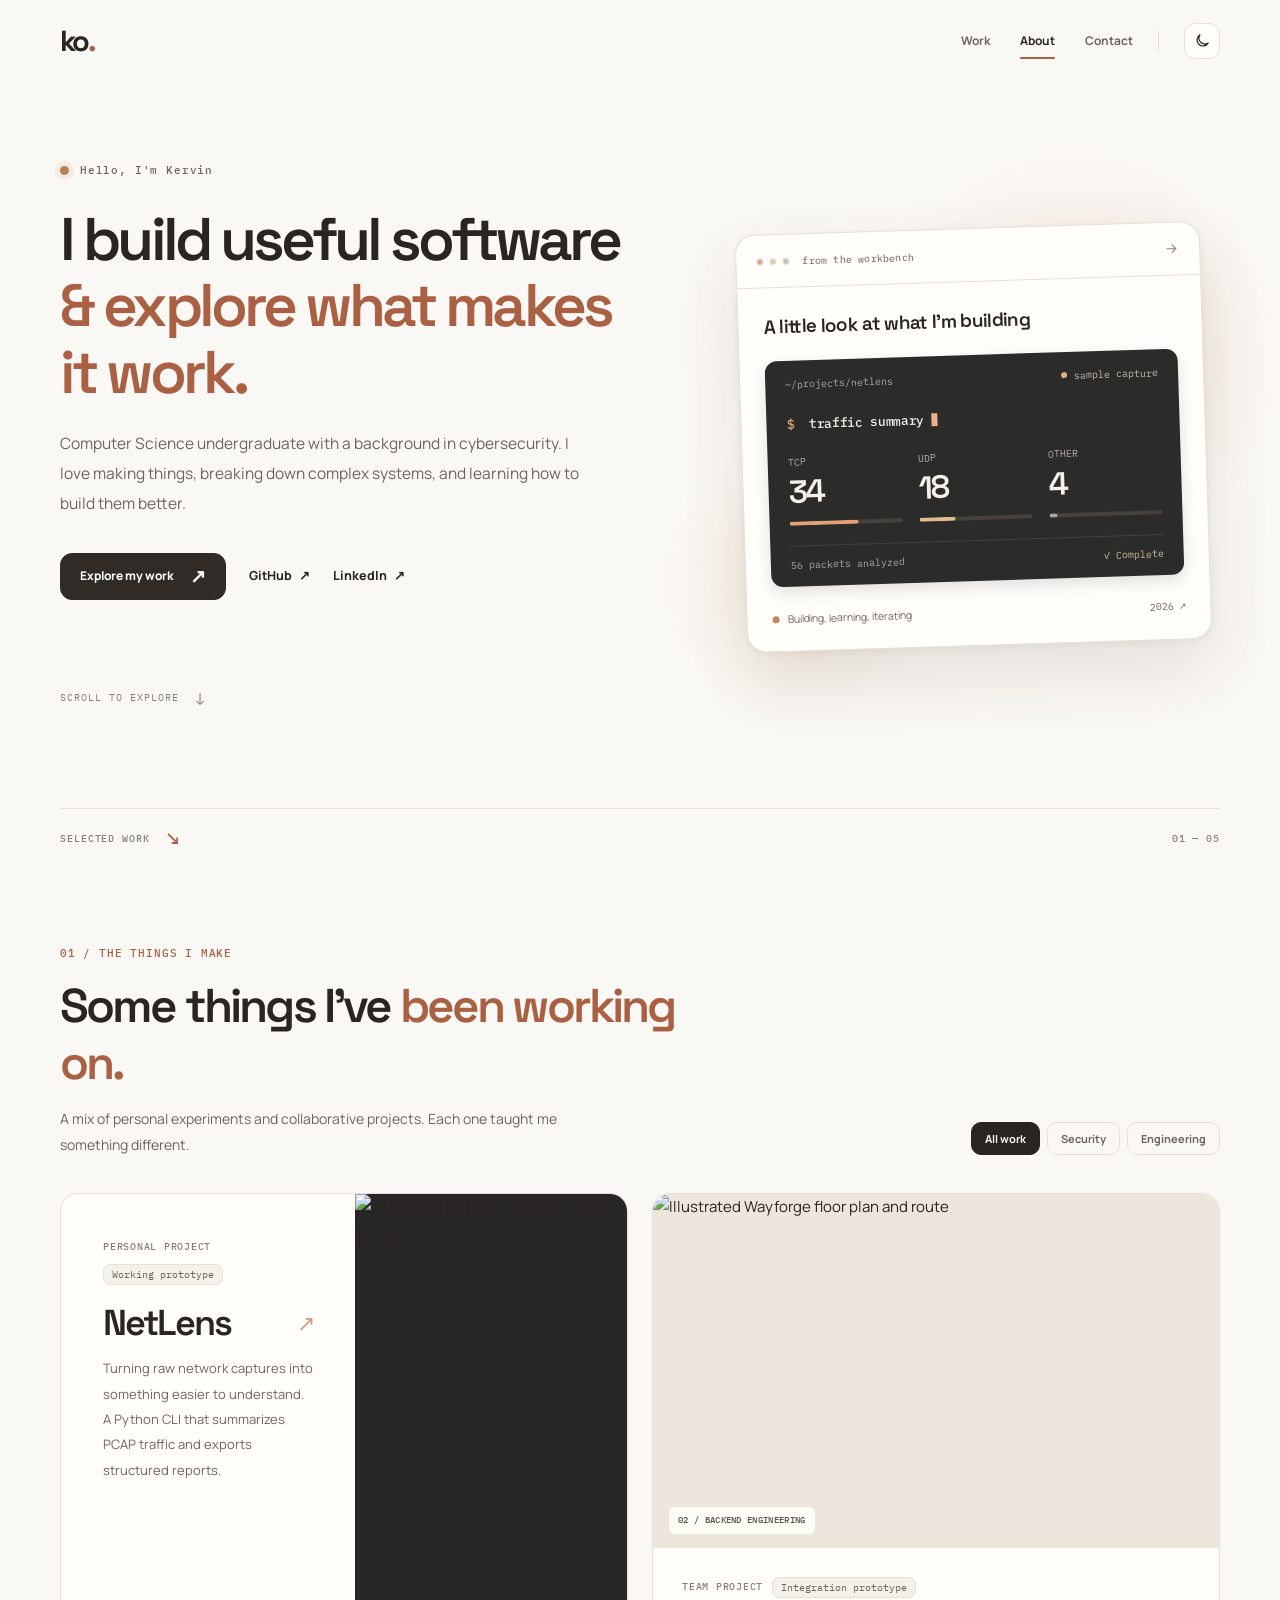
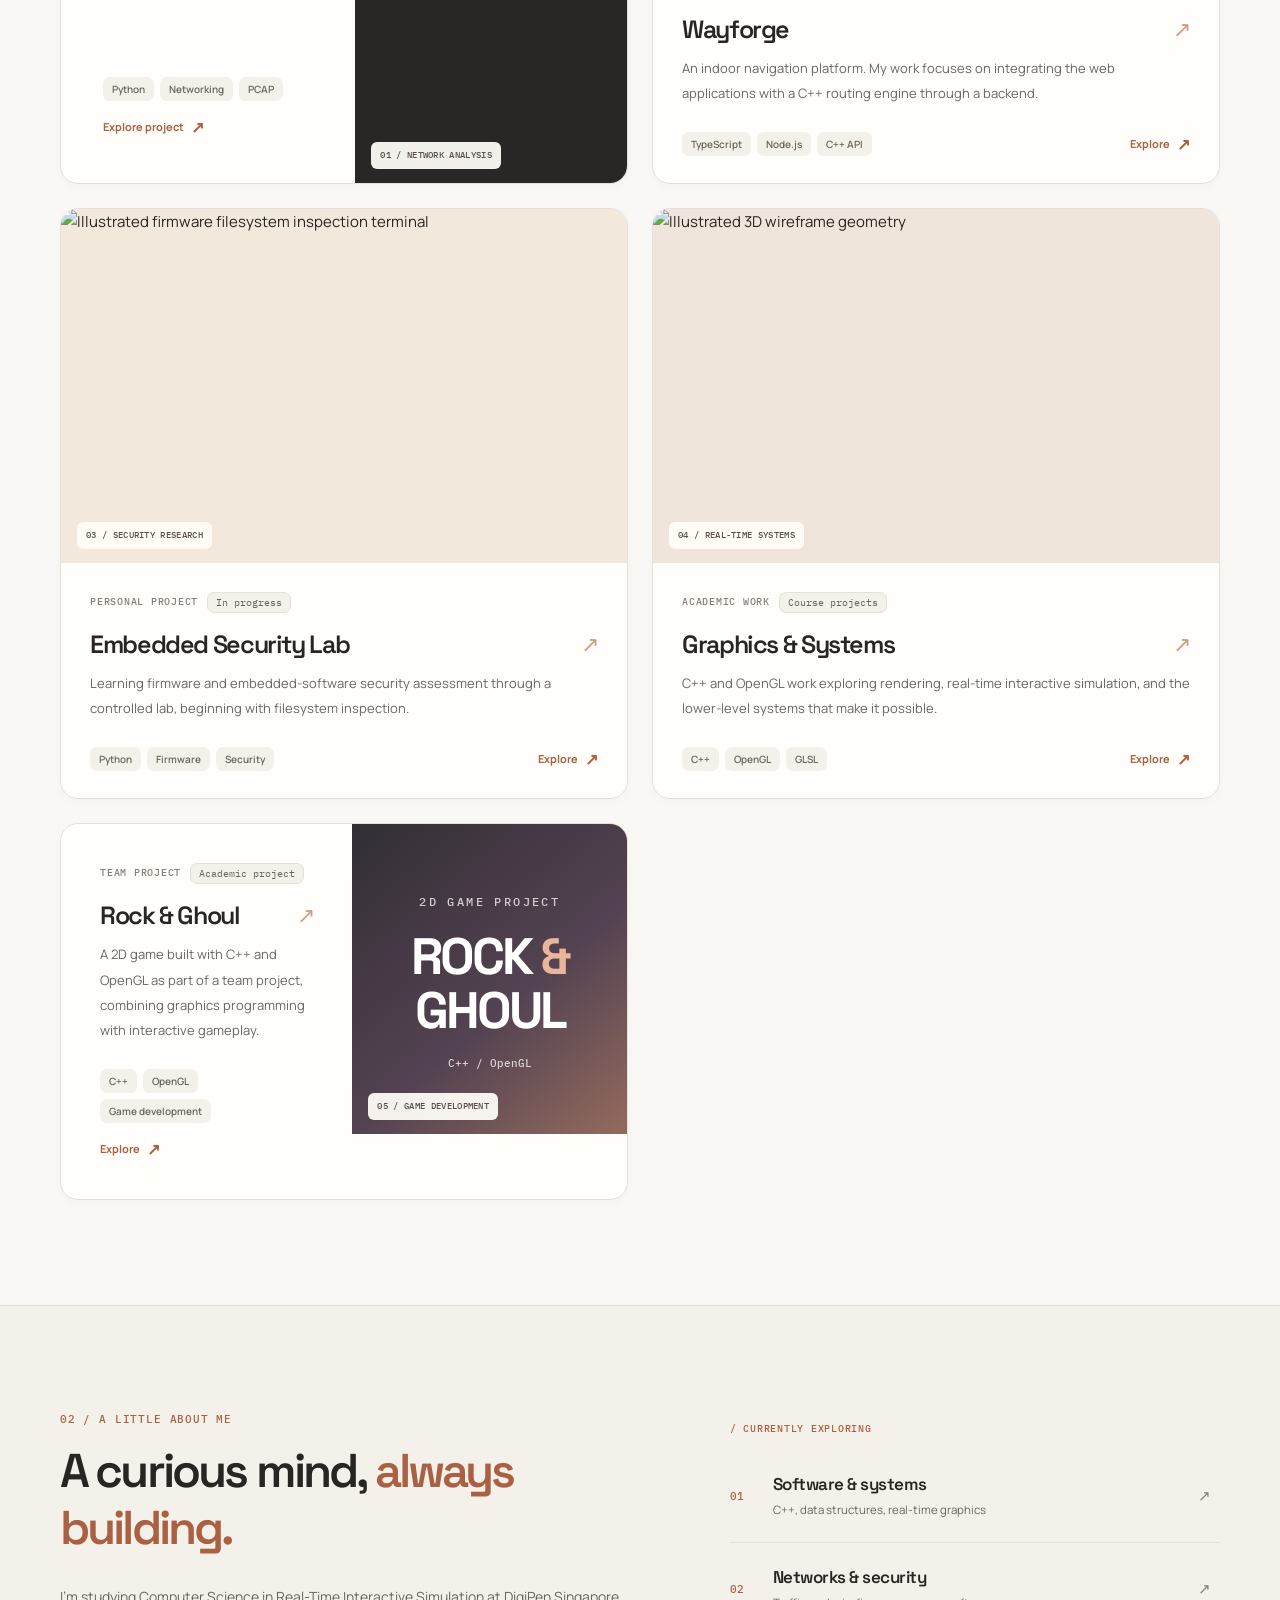
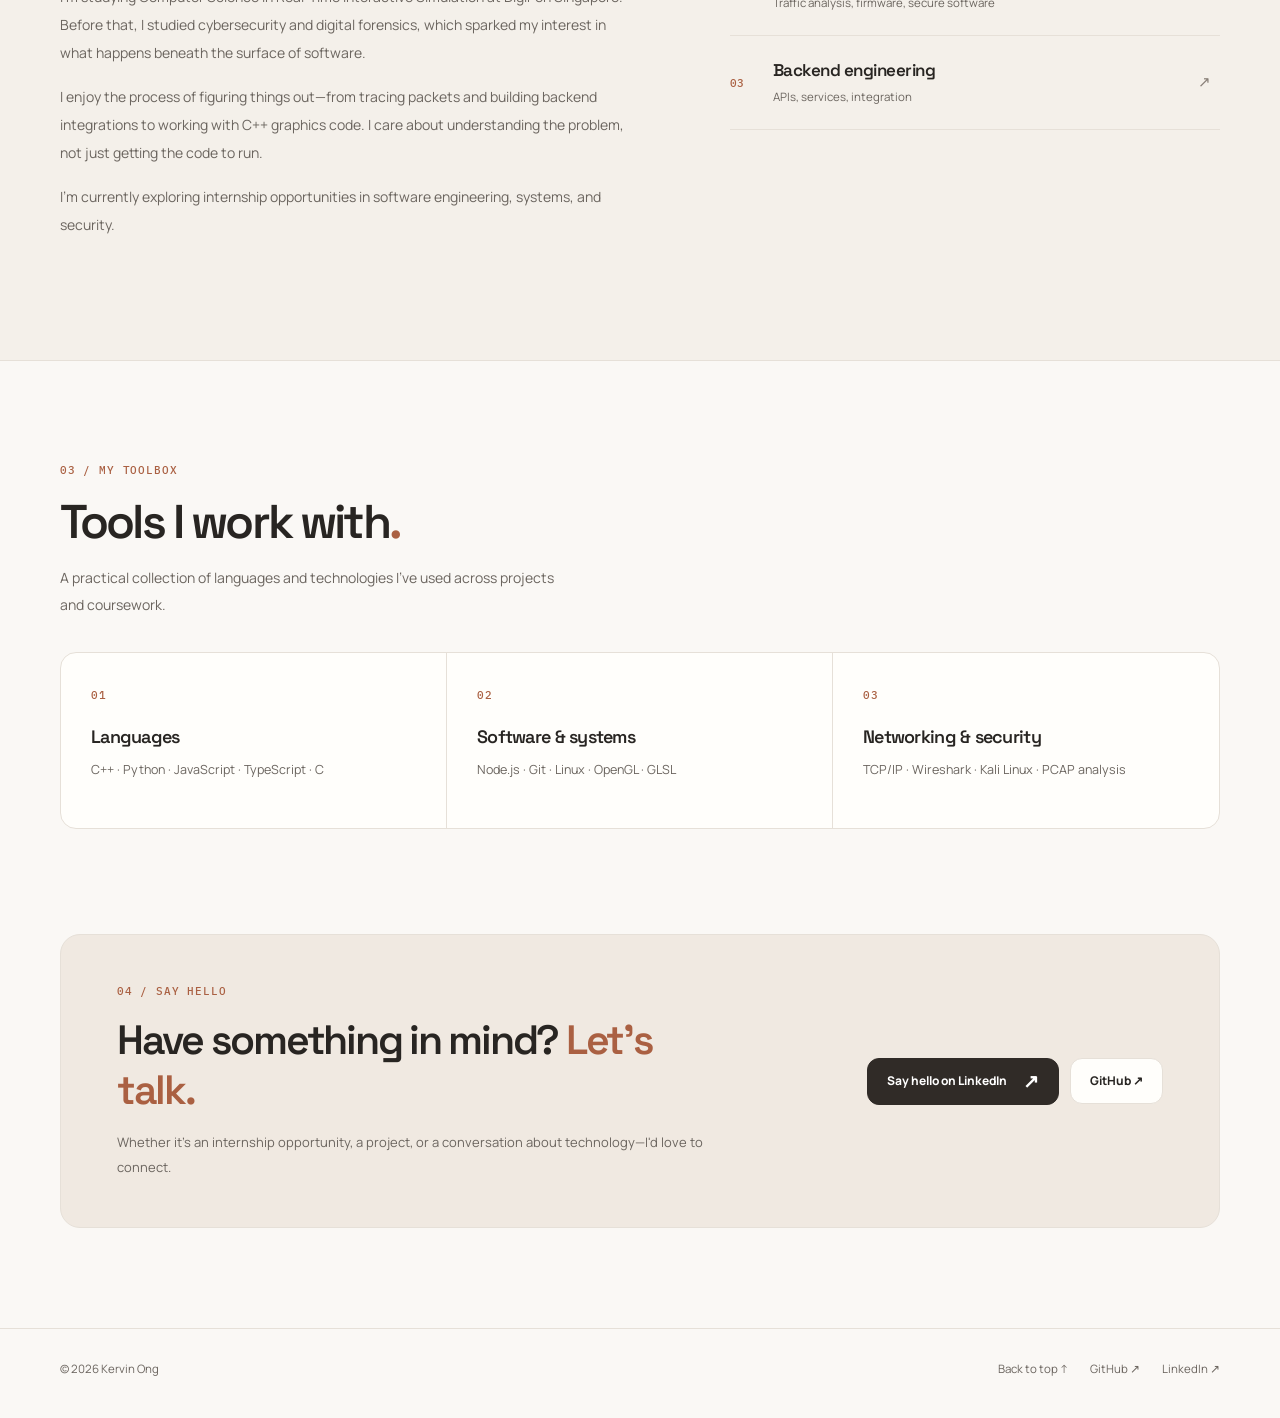
==== commit c8d62db2: "cleaning up some texts" ====
--- a/index.html
+++ b/index.html
@@ -35,7 +35,7 @@
 <main id="main">
 <section class="hero wrap" aria-labelledby="hero-title">
   <div class="hero-copy-column">
-    <div class="eyebrow reveal"><span class="availability-dot" aria-hidden="true"></span> Hello, I'm Kervin <span class="eyebrow-separator">/</span> Singapore</div>
+    <div class="eyebrow reveal"><span class="availability-dot" aria-hidden="true"></span> Hello, I'm Kervin <span class="eyebrow-separator"></span></div>
     <h1 id="hero-title" class="reveal" style="--reveal-delay:.07s">I build useful software <span class="heading-outline">&amp; explore what makes it work.</span></h1>
     <p class="hero-copy reveal" style="--reveal-delay:.13s">Computer Science undergraduate with a background in cybersecurity. I love making things, breaking down complex systems, and learning how to build them better.</p>
     <div class="hero-ctas reveal" style="--reveal-delay:.19s">
@@ -48,7 +48,6 @@
   <div class="hero-visual reactive-surface reveal" style="--reveal-delay:.16s" aria-label="Illustrative NetLens network capture summary">
     <div class="visual-ambient visual-ambient-one" aria-hidden="true"></div>
     <div class="visual-ambient visual-ambient-two" aria-hidden="true"></div>
-    <div class="visual-note visual-note-top" aria-hidden="true"><span class="note-star">✳</span> Always curious.</div>
     <div class="workbench">
       <div class="workbench-header"><div class="window-dots" aria-hidden="true"><i></i><i></i><i></i></div><span>from the workbench</span><svg viewBox="0 0 24 24" width="16" height="16" aria-hidden="true"><path d="M5 12h14m-6-6 6 6-6 6" fill="none" stroke="currentColor" stroke-width="1.5"/></svg></div>
       <div class="workbench-body">
@@ -121,12 +120,12 @@
 
 <section id="about" class="about-section" aria-labelledby="about-title"><div class="wrap about-grid">
   <div class="reveal"><p class="kicker">02 / A LITTLE ABOUT ME</p><h2 id="about-title">A curious mind, <span>always building.</span></h2><div class="about-copy"><p>I'm studying Computer Science in Real-Time Interactive Simulation at DigiPen Singapore. Before that, I studied cybersecurity and digital forensics, which sparked my interest in what happens beneath the surface of software.</p><p>I enjoy the process of figuring things out—from tracing packets and building backend integrations to working with C++ graphics code. I care about understanding the problem, not just getting the code to run.</p><p>I'm currently exploring internship opportunities in software engineering, systems, and security.</p></div></div>
-  <div class="about-side reveal"><div class="little-label">/ CURRENTLY EXPLORING</div><div class="interest-row"><span>01</span><div><strong>Software &amp; systems</strong><p>C++, data structures, real-time graphics</p></div><span aria-hidden="true">↗</span></div><div class="interest-row"><span>02</span><div><strong>Networks &amp; security</strong><p>Traffic analysis, firmware, secure software</p></div><span aria-hidden="true">↗</span></div><div class="interest-row"><span>03</span><div><strong>Backend engineering</strong><p>APIs, services, integration</p></div><span aria-hidden="true">↗</span></div><div class="about-footnote"><span class="asterisk">✳</span><p>Always curious about how things work, and how to make them better.</p></div></div>
+  <div class="about-side reveal"><div class="little-label">/ CURRENTLY EXPLORING</div><div class="interest-row"><span>01</span><div><strong>Software &amp; systems</strong><p>C++, data structures, real-time graphics</p></div><span aria-hidden="true">↗</span></div><div class="interest-row"><span>02</span><div><strong>Networks &amp; security</strong><p>Traffic analysis, firmware, secure software</p></div><span aria-hidden="true">↗</span></div><div class="interest-row"><span>03</span><div><strong>Backend engineering</strong><p>APIs, services, integration</p></div><span aria-hidden="true">↗</span></div><div class="about-footnote"><span class="asterisk"></span><p></p></div></div>
 </div></section>
 
 <section class="wrap section skills-section" aria-labelledby="skills-title"><div class="section-header reveal"><div><p class="kicker">03 / MY TOOLBOX</p><h2 id="skills-title">Tools I work with<span>.</span></h2><p class="section-intro">A practical collection of languages and technologies I've used across projects and coursework.</p></div></div><div class="skills-grid reveal"><div class="skill-group"><span class="skill-group-num">01</span><h3>Languages</h3><p>C++ · Python · JavaScript · TypeScript · C</p></div><div class="skill-group"><span class="skill-group-num">02</span><h3>Software &amp; systems</h3><p>Node.js · Git · Linux · OpenGL · GLSL</p></div><div class="skill-group"><span class="skill-group-num">03</span><h3>Networking &amp; security</h3><p>TCP/IP · Wireshark · Kali Linux · PCAP analysis</p></div></div></section>
 
-<section id="contact" class="wrap" aria-labelledby="contact-title"><div class="contact-section reveal"><div><p class="kicker">04 / SAY HELLO</p><h2 id="contact-title">Have something in mind? <span>Let's talk.</span></h2><p>Whether it's an internship opportunity, a project, or a conversation about technology—I'd love to connect.</p></div><div class="contact-actions"><a href="https://www.linkedin.com/in/kervin-ong/" target="_blank" rel="noopener noreferrer" class="button-primary">Say hello on LinkedIn <span aria-hidden="true">↗</span></a><a href="https://github.com/kervino" target="_blank" rel="noopener noreferrer" class="button-outline">GitHub ↗</a></div><div class="contact-decoration" aria-hidden="true">✳</div></div></section>
+<section id="contact" class="wrap" aria-labelledby="contact-title"><div class="contact-section reveal"><div><p class="kicker">04 / SAY HELLO</p><h2 id="contact-title">Have something in mind? <span>Let's talk.</span></h2><p>Whether it's an internship opportunity, a project, or a conversation about technology—I'd love to connect.</p></div><div class="contact-actions"><a href="https://www.linkedin.com/in/kervin-ong/" target="_blank" rel="noopener noreferrer" class="button-primary">Say hello on LinkedIn <span aria-hidden="true">↗</span></a><a href="https://github.com/kervino" target="_blank" rel="noopener noreferrer" class="button-outline">GitHub ↗</a></div><div class="contact-decoration" aria-hidden="true"></div></div></section>
 </main>
 <footer class="site-footer"><div class="wrap footer-inner"><span>© 2026 Kervin Ong</span><div class="footer-links"><a href="#top">Back to top ↑</a><a href="https://github.com/kervino" target="_blank" rel="noopener noreferrer">GitHub ↗</a><a href="https://www.linkedin.com/in/kervin-ong/" target="_blank" rel="noopener noreferrer">LinkedIn ↗</a></div></div></footer>
 <script src="script.js" defer></script>
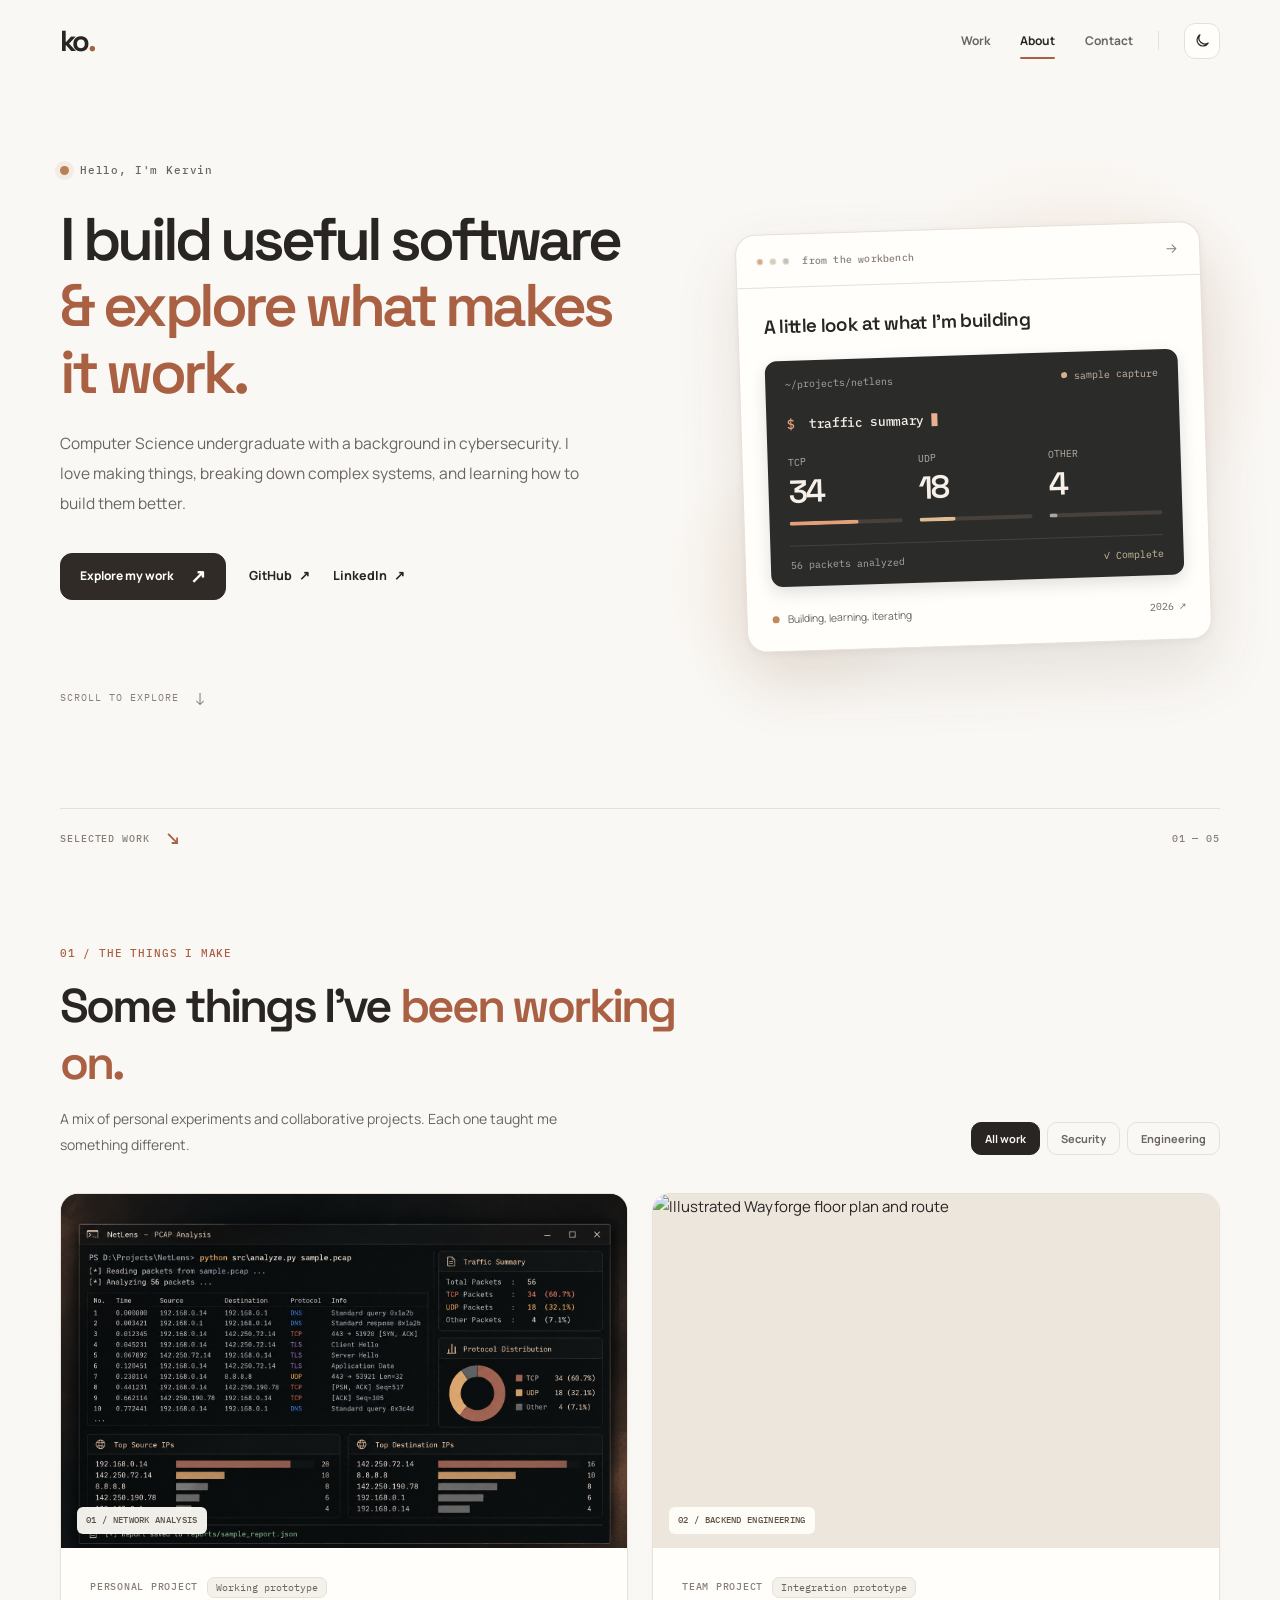
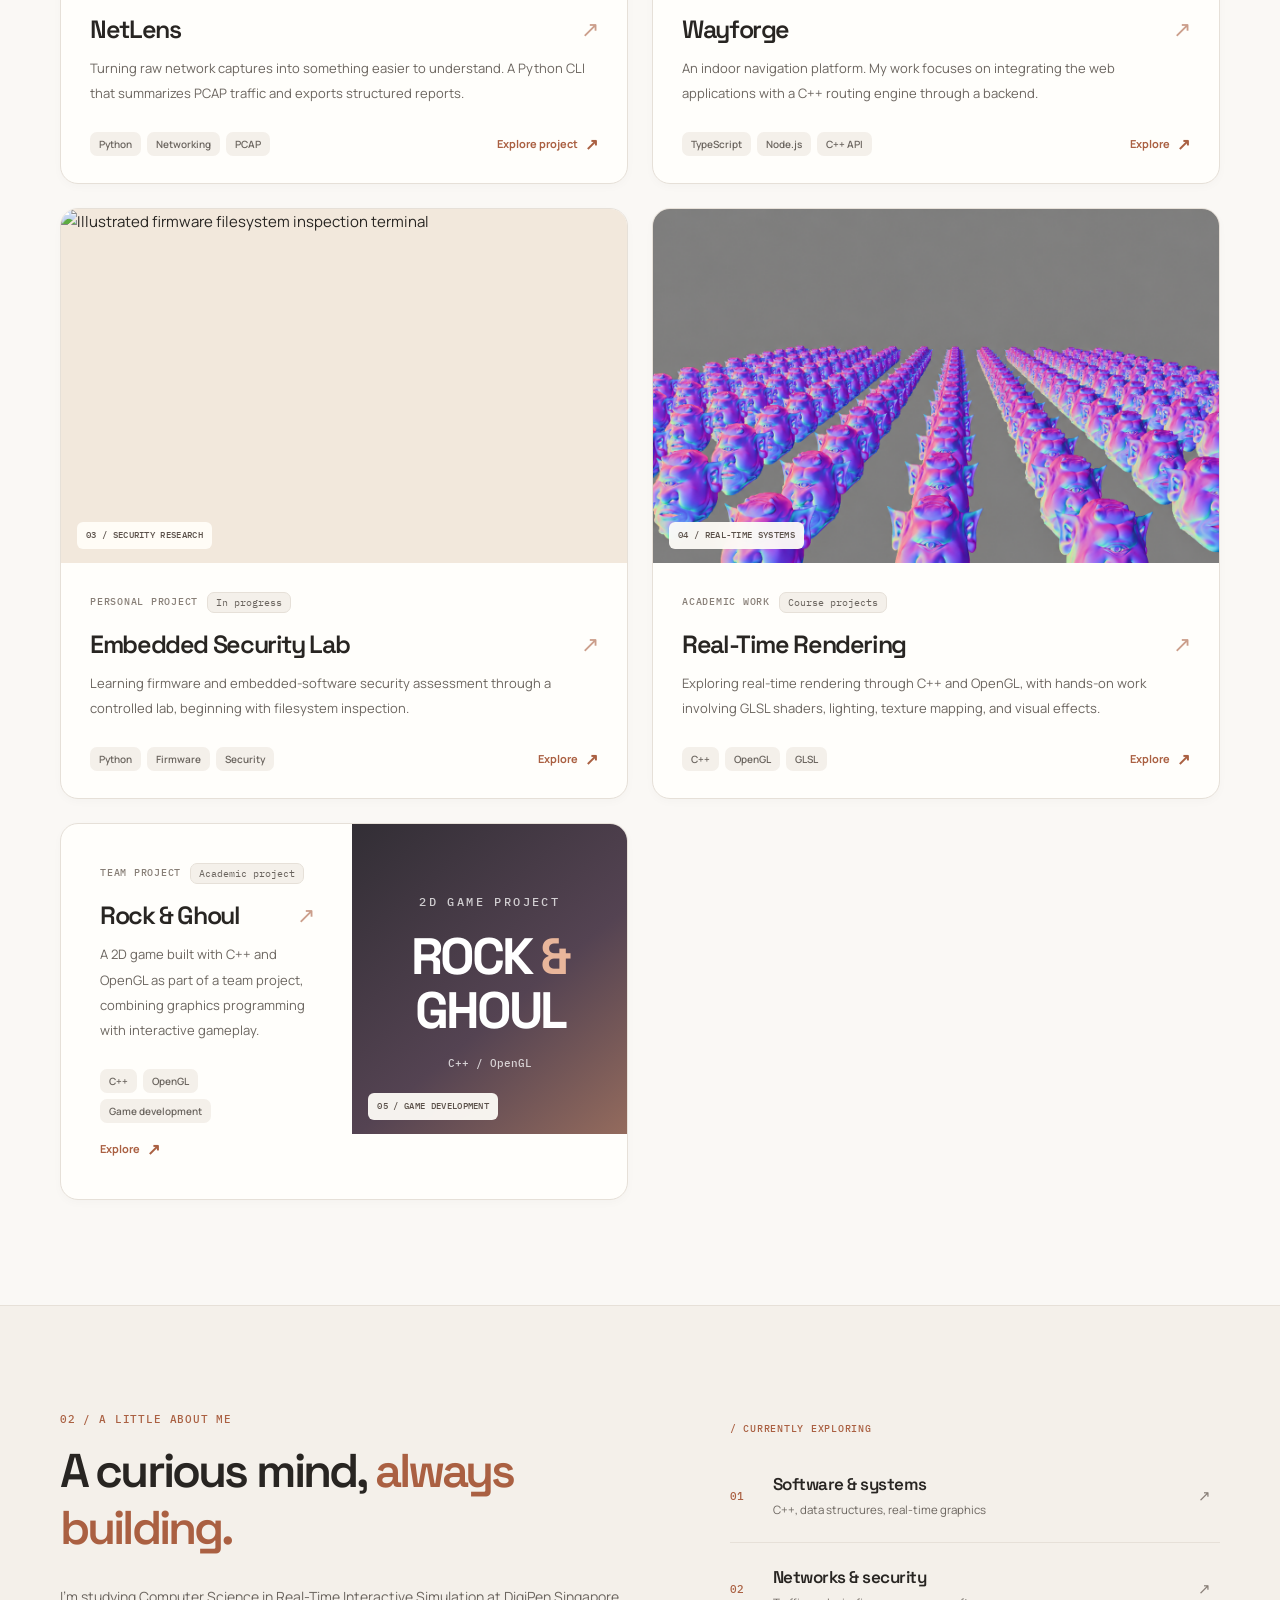
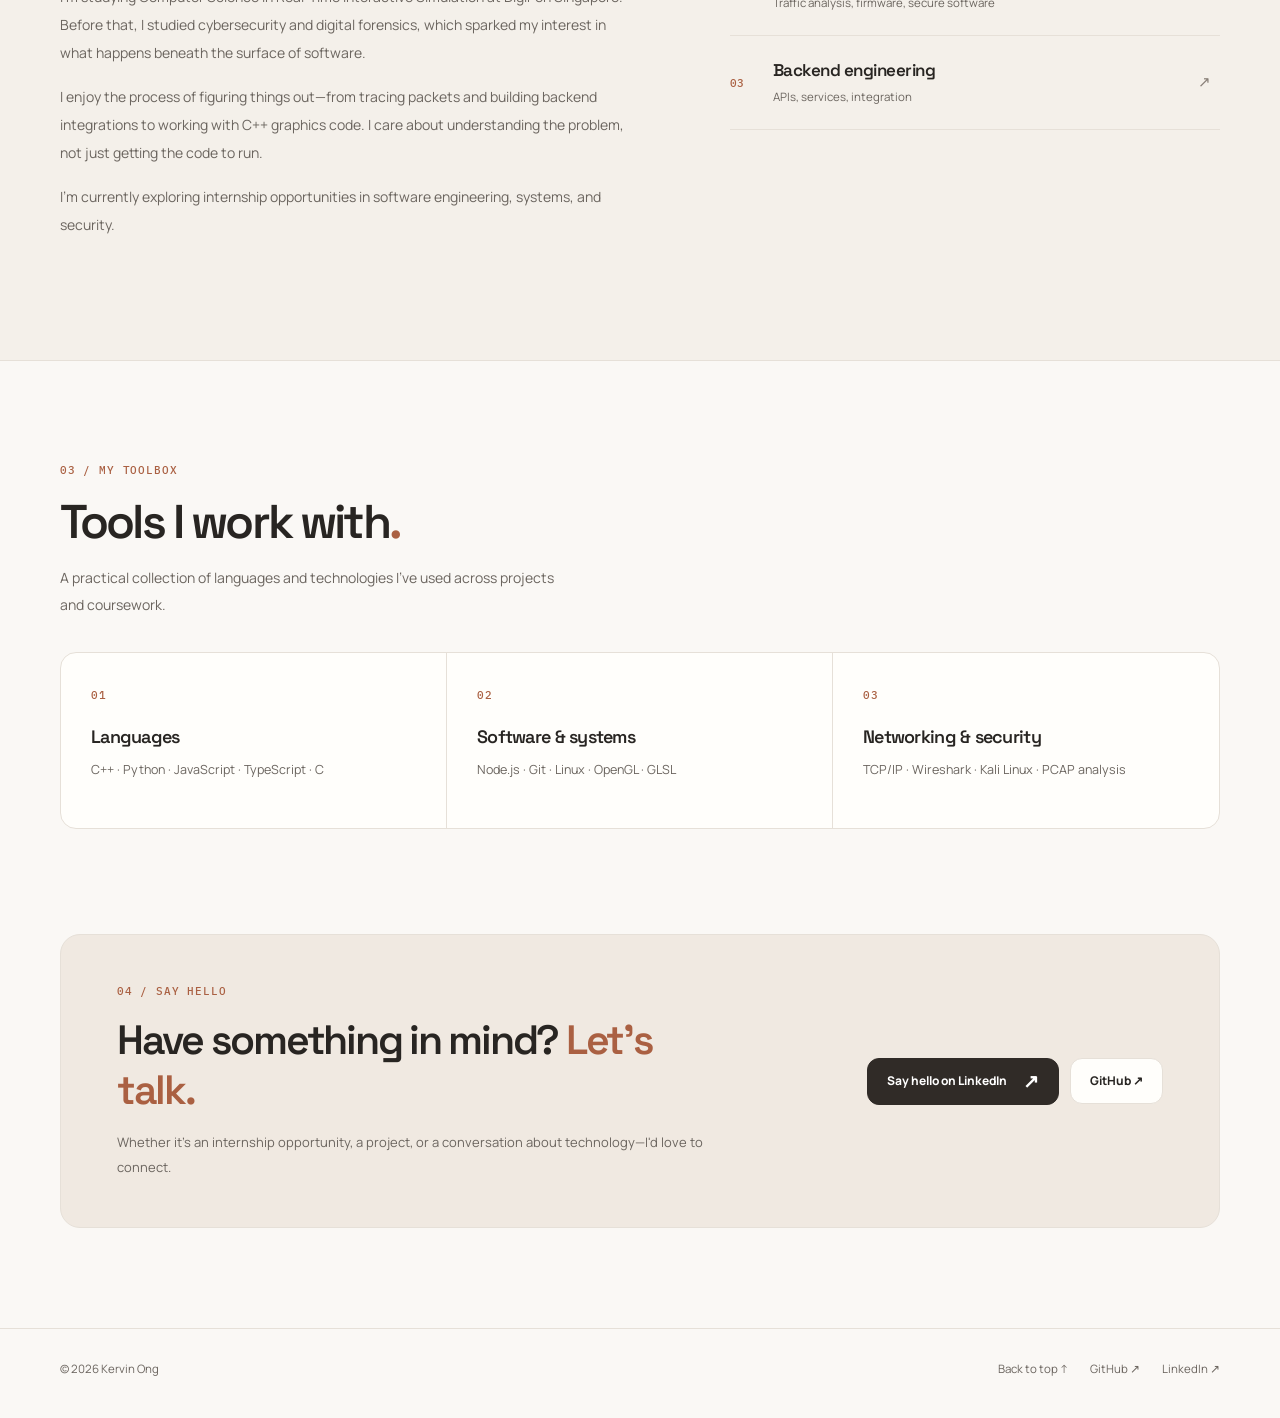
==== commit b55c1ff4: "cleanup and updates" ====
--- a/index.html
+++ b/index.html
@@ -76,9 +76,9 @@
     </div>
   </div>
   <div class="project-grid">
-    <article class="project-card featured reveal" data-category="security engineering">
+    <article class="project-card reveal" data-category="security engineering">
       <a class="stretch" href="projects/netlens.html" aria-label="Read the NetLens case study">
-        <div class="art netlens reactive-surface"><img src="assets/netlens.svg" alt="Illustrated NetLens packet analysis dashboard" loading="eager"><span class="art-label">01 / NETWORK ANALYSIS</span></div>
+        <div class="art netlens reactive-surface"><img src="assets/NetLens PCAP Analysis Dashboard.png" alt="NetLens sample PCAP analysis showing packet counts by protocol" loading="eager"><span class="art-label">01 / NETWORK ANALYSIS</span></div>
         <div class="project-details">
           <div class="card-meta"><span>PERSONAL PROJECT</span><span class="tag">Working prototype</span></div>
           <h3 class="card-title">NetLens <span class="title-arrow" aria-hidden="true">↗</span></h3>
@@ -101,8 +101,8 @@
     </article>
     <article class="project-card reveal" data-category="engineering">
       <a class="stretch" href="projects/graphics-and-systems.html" aria-label="Read the Graphics and Systems case study">
-        <div class="art graphics reactive-surface"><img src="assets/graphics.svg" alt="Illustrated 3D wireframe geometry" loading="lazy"><span class="art-label">04 / REAL-TIME SYSTEMS</span></div>
-        <div class="project-details"><div class="card-meta"><span>ACADEMIC WORK</span><span class="tag">Course projects</span></div><h3 class="card-title">Graphics &amp; Systems <span class="title-arrow" aria-hidden="true">↗</span></h3><p class="card-description">C++ and OpenGL work exploring rendering, real-time interactive simulation, and the lower-level systems that make it possible.</p><div class="card-footer"><div class="stack"><span>C++</span><span>OpenGL</span><span>GLSL</span></div><span class="card-view">Explore <span aria-hidden="true">↗</span></span></div></div>
+        <div class="art graphics reactive-surface"><img src="assets/Graphics.png" alt="Illustrated 3D wireframe geometry" loading="lazy"><span class="art-label">04 / REAL-TIME SYSTEMS</span></div>
+        <div class="project-details"><div class="card-meta"><span>ACADEMIC WORK</span><span class="tag">Course projects</span></div><h3 class="card-title">Real-Time Rendering <span class="title-arrow" aria-hidden="true">↗</span></h3><p class="card-description">Exploring real-time rendering through C++ and OpenGL, with hands-on work involving GLSL shaders, lighting, texture mapping, and visual effects.</p><div class="card-footer"><div class="stack"><span>C++</span><span>OpenGL</span><span>GLSL</span></div><span class="card-view">Explore <span aria-hidden="true">↗</span></span></div></div>
       </a>
     </article>
     <article class="project-card reveal" data-category="engineering">
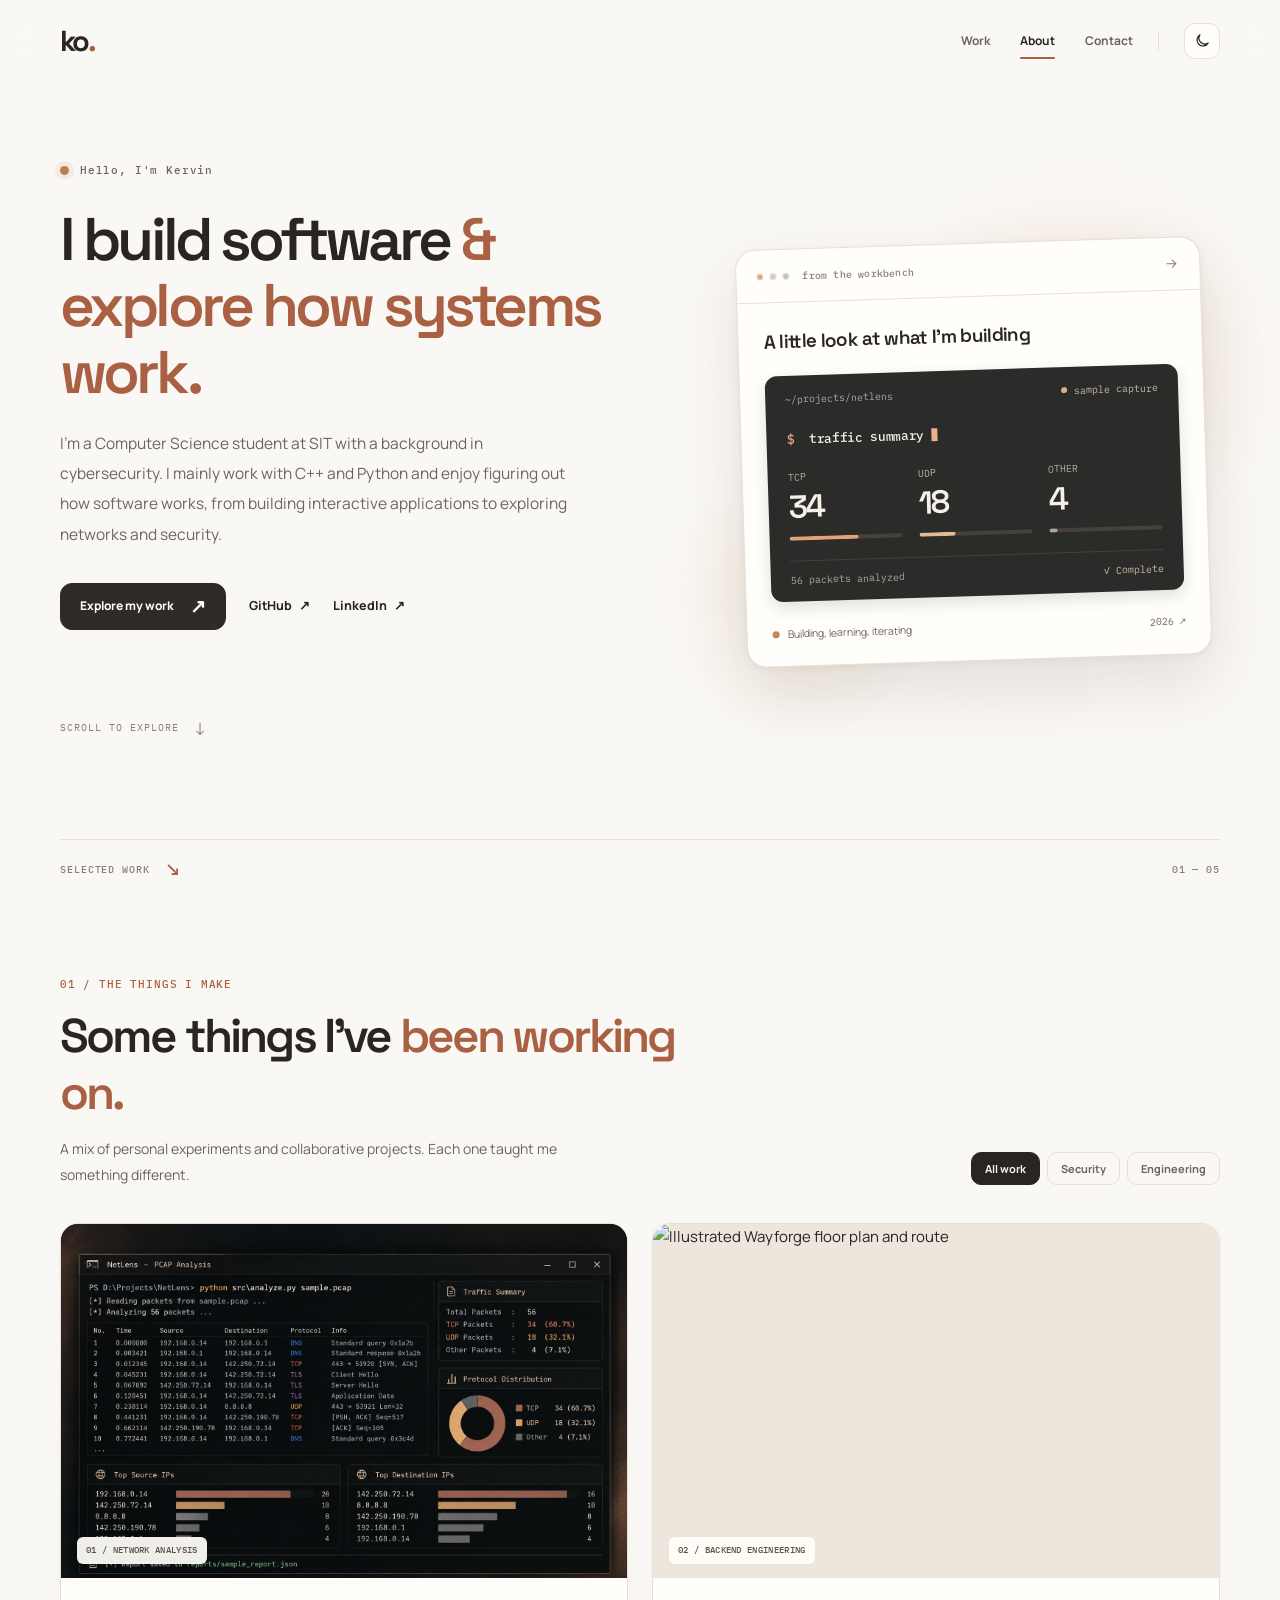
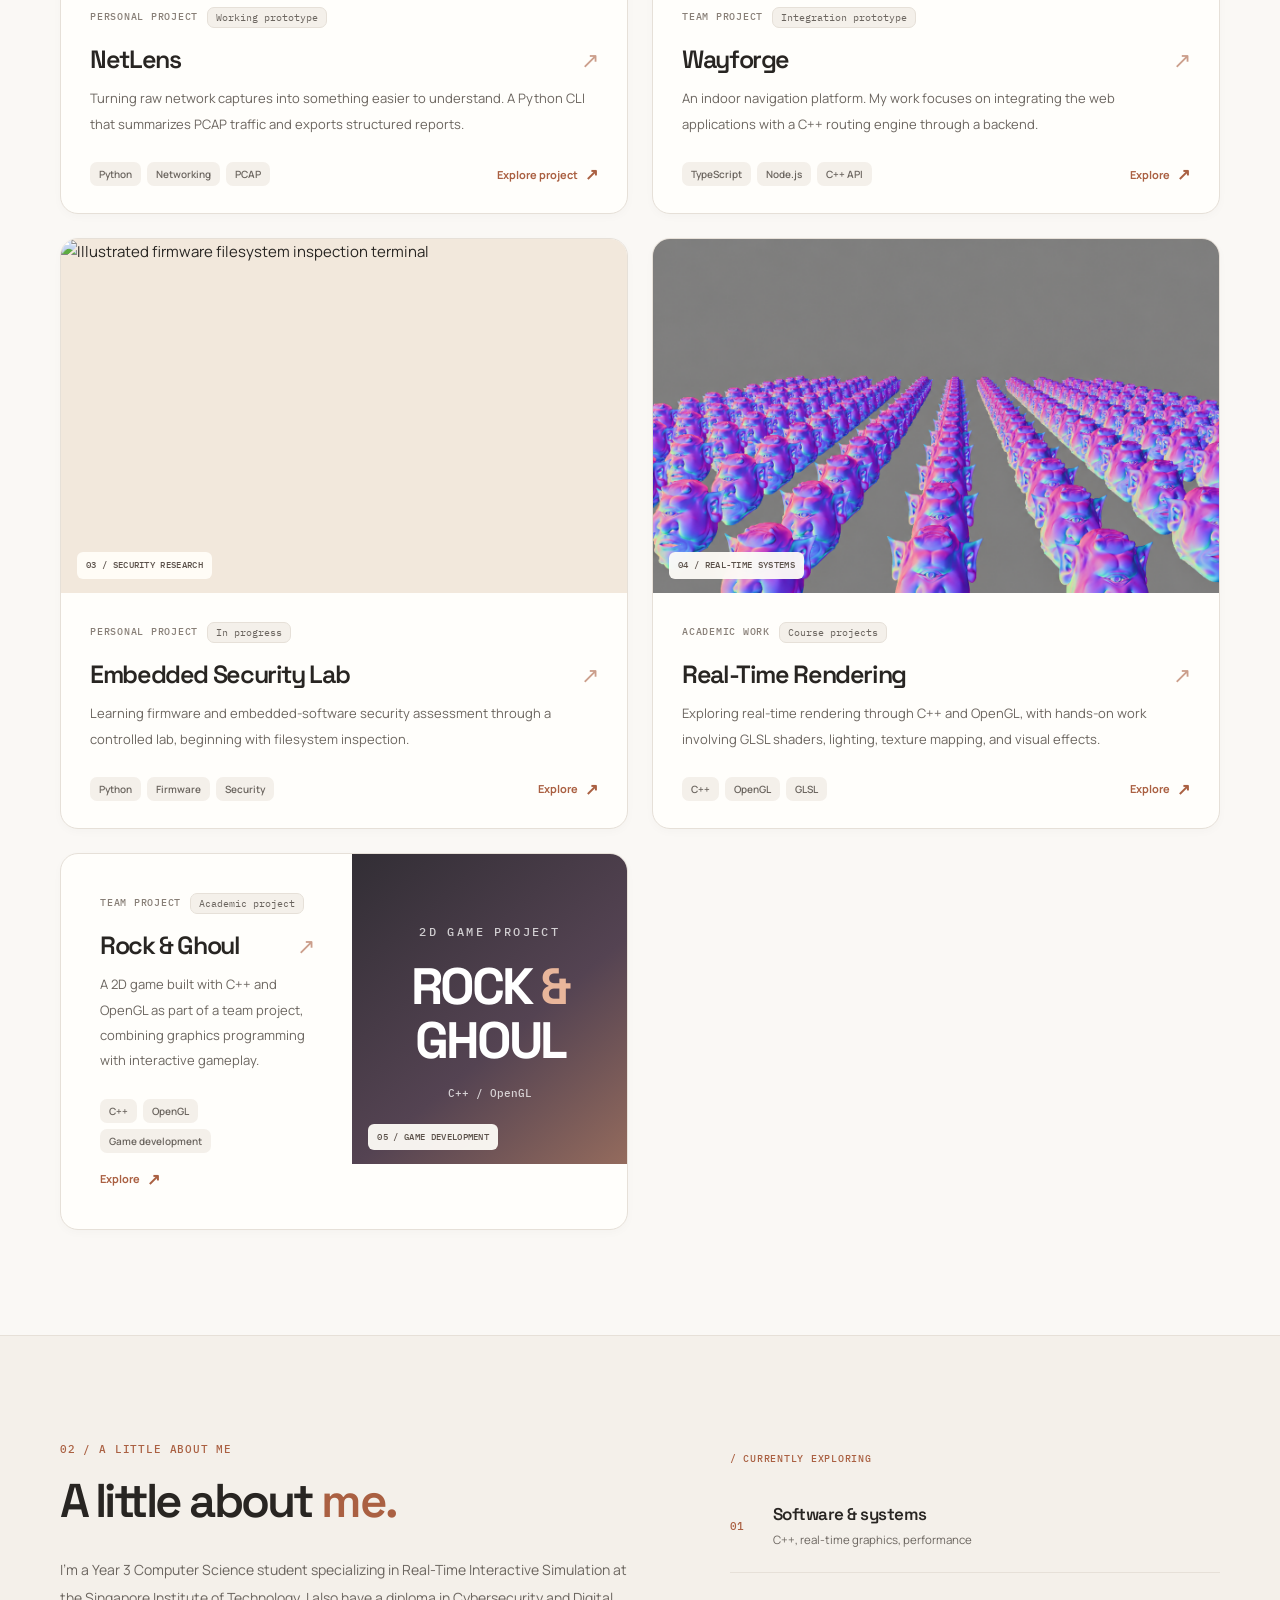
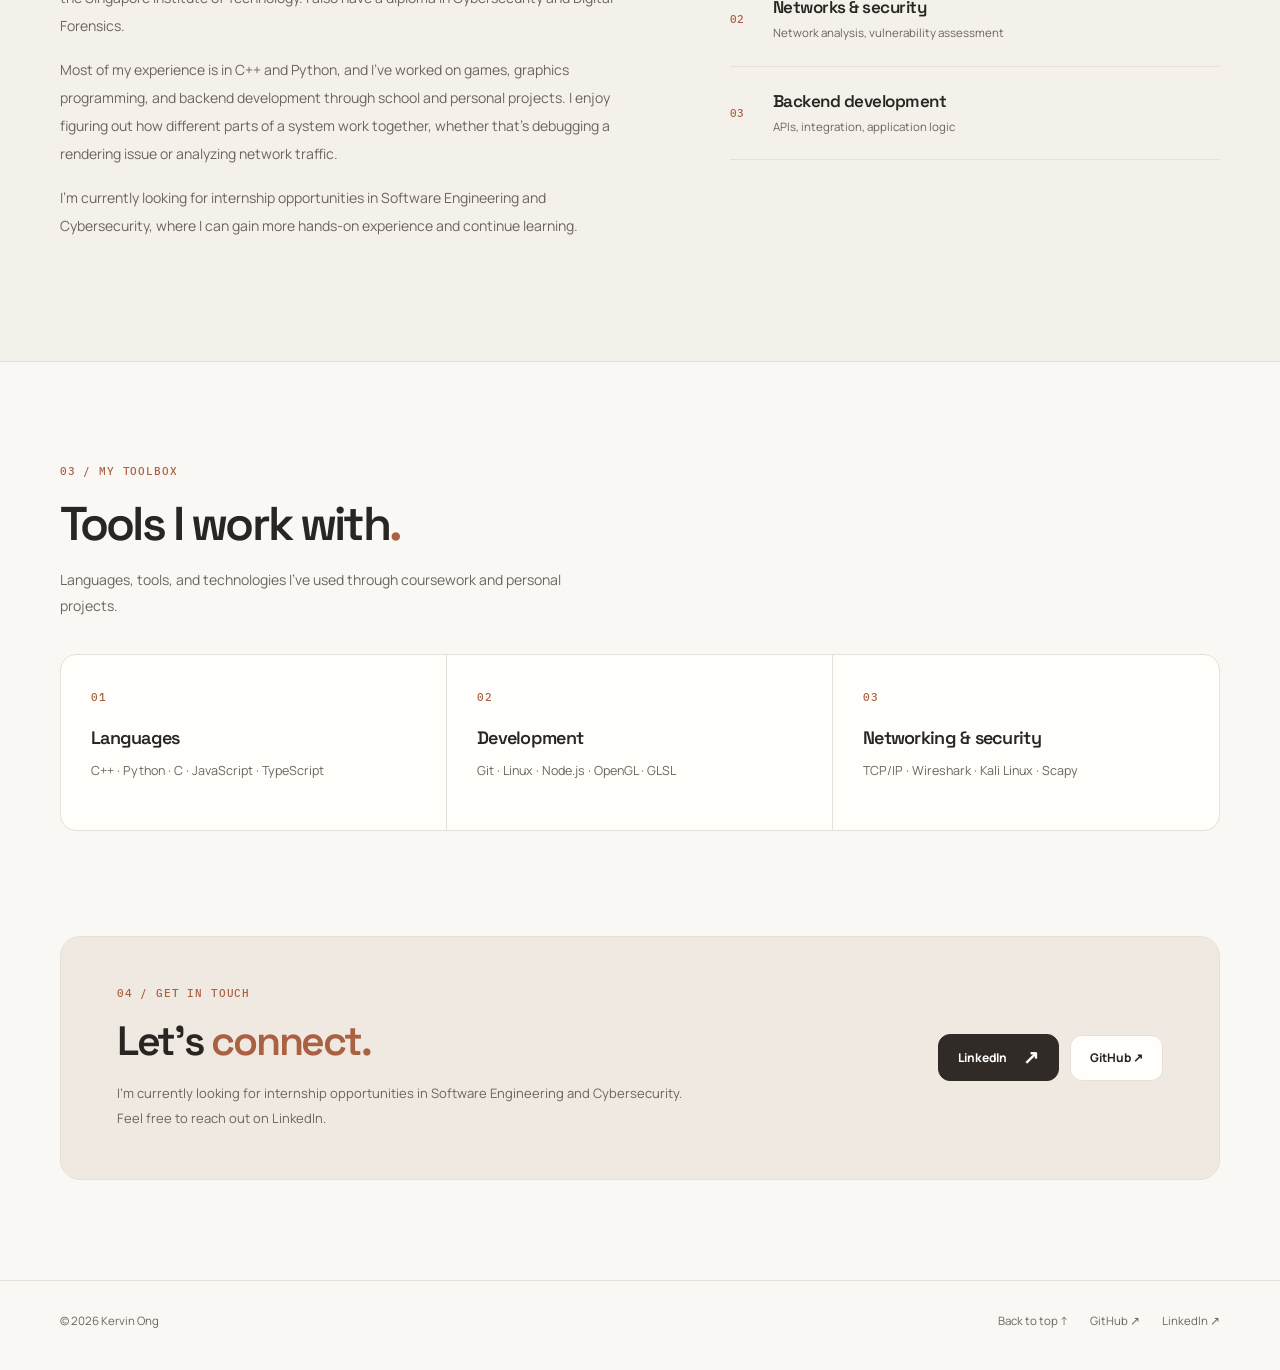
==== commit 463be731: "formatting and content changes" ====
--- a/index.html
+++ b/index.html
@@ -9,7 +9,7 @@
   <link rel="preconnect" href="https://fonts.googleapis.com">
   <link rel="preconnect" href="https://fonts.gstatic.com" crossorigin>
   <link href="https://fonts.googleapis.com/css2?family=IBM+Plex+Mono:wght@400;500;600&family=Manrope:wght@400;500;600;700&family=Space+Grotesk:wght@400;500;600;700&display=swap" rel="stylesheet">
-  <link rel="stylesheet" href="styles.css">
+  <link rel="stylesheet" href="styles.css?v=37">
   <script>try{const t=localStorage.getItem('ko-theme');if(t==='light'||t==='dark')document.documentElement.dataset.theme=t;}catch(e){}</script>
 </head>
 <body>
@@ -36,8 +36,8 @@
 <section class="hero wrap" aria-labelledby="hero-title">
   <div class="hero-copy-column">
     <div class="eyebrow reveal"><span class="availability-dot" aria-hidden="true"></span> Hello, I'm Kervin <span class="eyebrow-separator"></span></div>
-    <h1 id="hero-title" class="reveal" style="--reveal-delay:.07s">I build useful software <span class="heading-outline">&amp; explore what makes it work.</span></h1>
-    <p class="hero-copy reveal" style="--reveal-delay:.13s">Computer Science undergraduate with a background in cybersecurity. I love making things, breaking down complex systems, and learning how to build them better.</p>
+    <h1 id="hero-title" class="reveal" style="--reveal-delay:.07s">I build software <span class="heading-outline">&amp; explore how systems work.</span></h1>
+    <p class="hero-copy reveal" style="--reveal-delay:.13s">I'm a Computer Science student at SIT with a background in cybersecurity. I mainly work with C++ and Python and enjoy figuring out how software works, from building interactive applications to exploring networks and security.</p>
     <div class="hero-ctas reveal" style="--reveal-delay:.19s">
       <a href="#projects" class="button-primary">Explore my work <span aria-hidden="true">↗</span></a>
       <a href="https://github.com/kervino" target="_blank" rel="noopener noreferrer" class="text-link">GitHub <span aria-hidden="true">↗</span></a>
@@ -118,15 +118,86 @@
   <p class="no-results" hidden>No projects found for this filter.</p>
 </section>
 
-<section id="about" class="about-section" aria-labelledby="about-title"><div class="wrap about-grid">
-  <div class="reveal"><p class="kicker">02 / A LITTLE ABOUT ME</p><h2 id="about-title">A curious mind, <span>always building.</span></h2><div class="about-copy"><p>I'm studying Computer Science in Real-Time Interactive Simulation at DigiPen Singapore. Before that, I studied cybersecurity and digital forensics, which sparked my interest in what happens beneath the surface of software.</p><p>I enjoy the process of figuring things out—from tracing packets and building backend integrations to working with C++ graphics code. I care about understanding the problem, not just getting the code to run.</p><p>I'm currently exploring internship opportunities in software engineering, systems, and security.</p></div></div>
-  <div class="about-side reveal"><div class="little-label">/ CURRENTLY EXPLORING</div><div class="interest-row"><span>01</span><div><strong>Software &amp; systems</strong><p>C++, data structures, real-time graphics</p></div><span aria-hidden="true">↗</span></div><div class="interest-row"><span>02</span><div><strong>Networks &amp; security</strong><p>Traffic analysis, firmware, secure software</p></div><span aria-hidden="true">↗</span></div><div class="interest-row"><span>03</span><div><strong>Backend engineering</strong><p>APIs, services, integration</p></div><span aria-hidden="true">↗</span></div><div class="about-footnote"><span class="asterisk"></span><p></p></div></div>
-</div></section>
-
-<section class="wrap section skills-section" aria-labelledby="skills-title"><div class="section-header reveal"><div><p class="kicker">03 / MY TOOLBOX</p><h2 id="skills-title">Tools I work with<span>.</span></h2><p class="section-intro">A practical collection of languages and technologies I've used across projects and coursework.</p></div></div><div class="skills-grid reveal"><div class="skill-group"><span class="skill-group-num">01</span><h3>Languages</h3><p>C++ · Python · JavaScript · TypeScript · C</p></div><div class="skill-group"><span class="skill-group-num">02</span><h3>Software &amp; systems</h3><p>Node.js · Git · Linux · OpenGL · GLSL</p></div><div class="skill-group"><span class="skill-group-num">03</span><h3>Networking &amp; security</h3><p>TCP/IP · Wireshark · Kali Linux · PCAP analysis</p></div></div></section>
-
-<section id="contact" class="wrap" aria-labelledby="contact-title"><div class="contact-section reveal"><div><p class="kicker">04 / SAY HELLO</p><h2 id="contact-title">Have something in mind? <span>Let's talk.</span></h2><p>Whether it's an internship opportunity, a project, or a conversation about technology—I'd love to connect.</p></div><div class="contact-actions"><a href="https://www.linkedin.com/in/kervin-ong/" target="_blank" rel="noopener noreferrer" class="button-primary">Say hello on LinkedIn <span aria-hidden="true">↗</span></a><a href="https://github.com/kervino" target="_blank" rel="noopener noreferrer" class="button-outline">GitHub ↗</a></div><div class="contact-decoration" aria-hidden="true"></div></div></section>
+<section id="about" class="about-section" aria-labelledby="about-title">
+  <div class="wrap about-grid">
+    <div class="reveal">
+      <p class="kicker">02 / A LITTLE ABOUT ME</p>
+      <h2 id="about-title">A little about <span>me.</span></h2>
+      <div class="about-copy">
+        <p>I'm a Year 3 Computer Science student specializing in Real-Time Interactive Simulation at the Singapore Institute of Technology. I also have a diploma in Cybersecurity and Digital Forensics.</p>
+        <p>Most of my experience is in C++ and Python, and I've worked on games, graphics programming, and backend development through school and personal projects. I enjoy figuring out how different parts of a system work together, whether that's debugging a rendering issue or analyzing network traffic.</p>
+        <p>I'm currently looking for internship opportunities in Software Engineering and Cybersecurity, where I can gain more hands-on experience and continue learning.</p>
+      </div>
+    </div>
+    <div class="about-side reveal">
+      <div class="little-label">/ CURRENTLY EXPLORING</div>
+      <div class="interest-row">
+        <span>01</span>
+        <div>
+          <strong>Software &amp; systems</strong>
+          <p>C++, real-time graphics, performance</p>
+        </div>
+      </div>
+      <div class="interest-row">
+        <span>02</span>
+        <div>
+          <strong>Networks &amp; security</strong>
+          <p>Network analysis, vulnerability assessment</p>
+        </div>
+      </div>
+      <div class="interest-row">
+        <span>03</span>
+        <div>
+          <strong>Backend development</strong>
+          <p>APIs, integration, application logic</p>
+        </div>
+      </div>
+    </div>
+  </div>
+</section>
+
+<section class="wrap section skills-section" aria-labelledby="skills-title">
+  <div class="section-header reveal">
+    <div>
+      <p class="kicker">03 / MY TOOLBOX</p>
+      <h2 id="skills-title">Tools I work with<span>.</span></h2>
+      <p class="section-intro">Languages, tools, and technologies I've used through coursework and personal projects.</p>
+    </div>
+  </div>
+  <div class="skills-grid reveal">
+    <div class="skill-group">
+      <span class="skill-group-num">01</span>
+      <h3>Languages</h3>
+      <p>C++ · Python · C · JavaScript · TypeScript</p>
+    </div>
+    <div class="skill-group">
+      <span class="skill-group-num">02</span>
+      <h3>Development</h3>
+      <p>Git · Linux · Node.js · OpenGL · GLSL</p>
+    </div>
+    <div class="skill-group">
+      <span class="skill-group-num">03</span>
+      <h3>Networking &amp; security</h3>
+      <p>TCP/IP · Wireshark · Kali Linux · Scapy</p>
+    </div>
+  </div>
+</section>
+
+<section id="contact" class="wrap" aria-labelledby="contact-title">
+  <div class="contact-section reveal">
+    <div>
+      <p class="kicker">04 / GET IN TOUCH</p>
+      <h2 id="contact-title">Let's <span>connect.</span></h2>
+      <p>I'm currently looking for internship opportunities in Software Engineering and Cybersecurity. Feel free to reach out on LinkedIn.</p>
+    </div>
+    <div class="contact-actions">
+      <a href="https://www.linkedin.com/in/kervin-ong/" target="_blank" rel="noopener noreferrer" class="button-primary">LinkedIn <span aria-hidden="true">↗</span></a>
+      <a href="https://github.com/kervino" target="_blank" rel="noopener noreferrer" class="button-outline">GitHub ↗</a>
+    </div>
+    <div class="contact-decoration" aria-hidden="true"></div>
+  </div>
+</section>
 </main>
 <footer class="site-footer"><div class="wrap footer-inner"><span>© 2026 Kervin Ong</span><div class="footer-links"><a href="#top">Back to top ↑</a><a href="https://github.com/kervino" target="_blank" rel="noopener noreferrer">GitHub ↗</a><a href="https://www.linkedin.com/in/kervin-ong/" target="_blank" rel="noopener noreferrer">LinkedIn ↗</a></div></div></footer>
-<script src="script.js" defer></script>
+<script src="script.js?v=37" defer></script>
 </body></html>
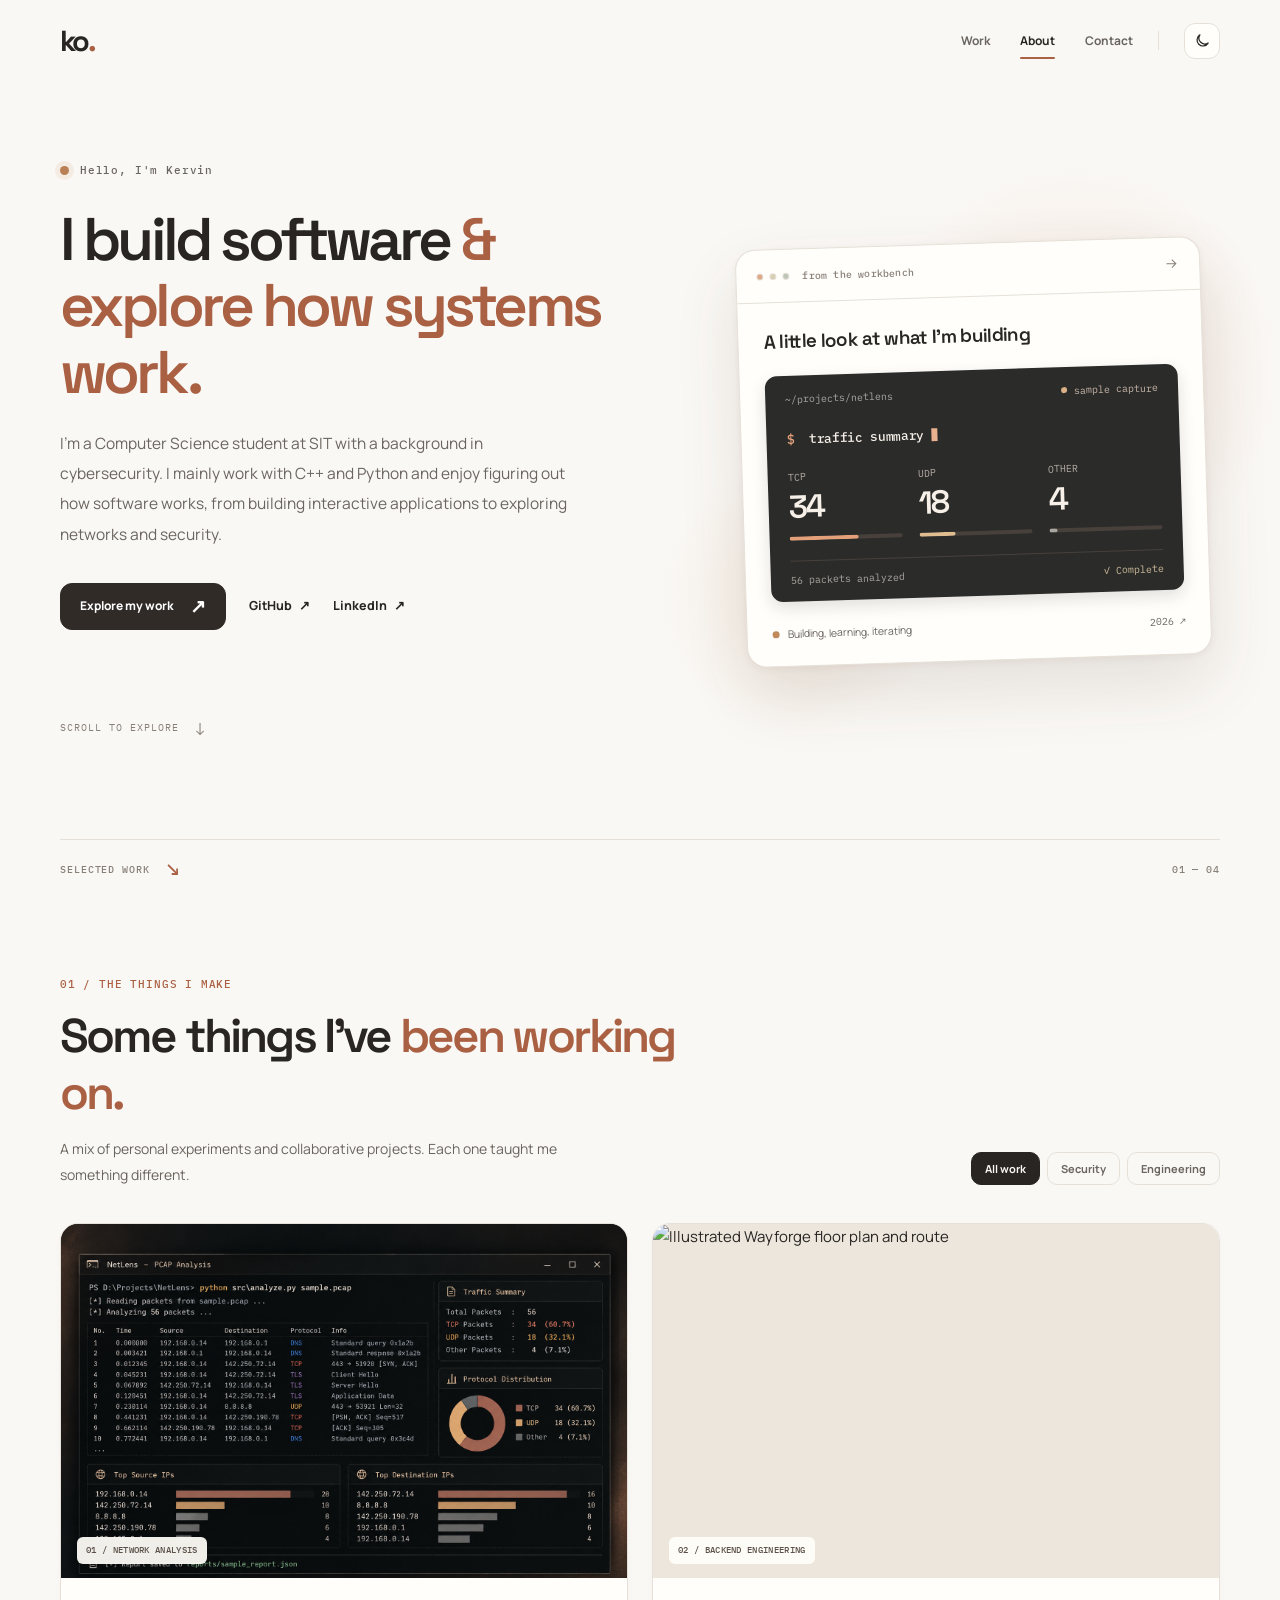
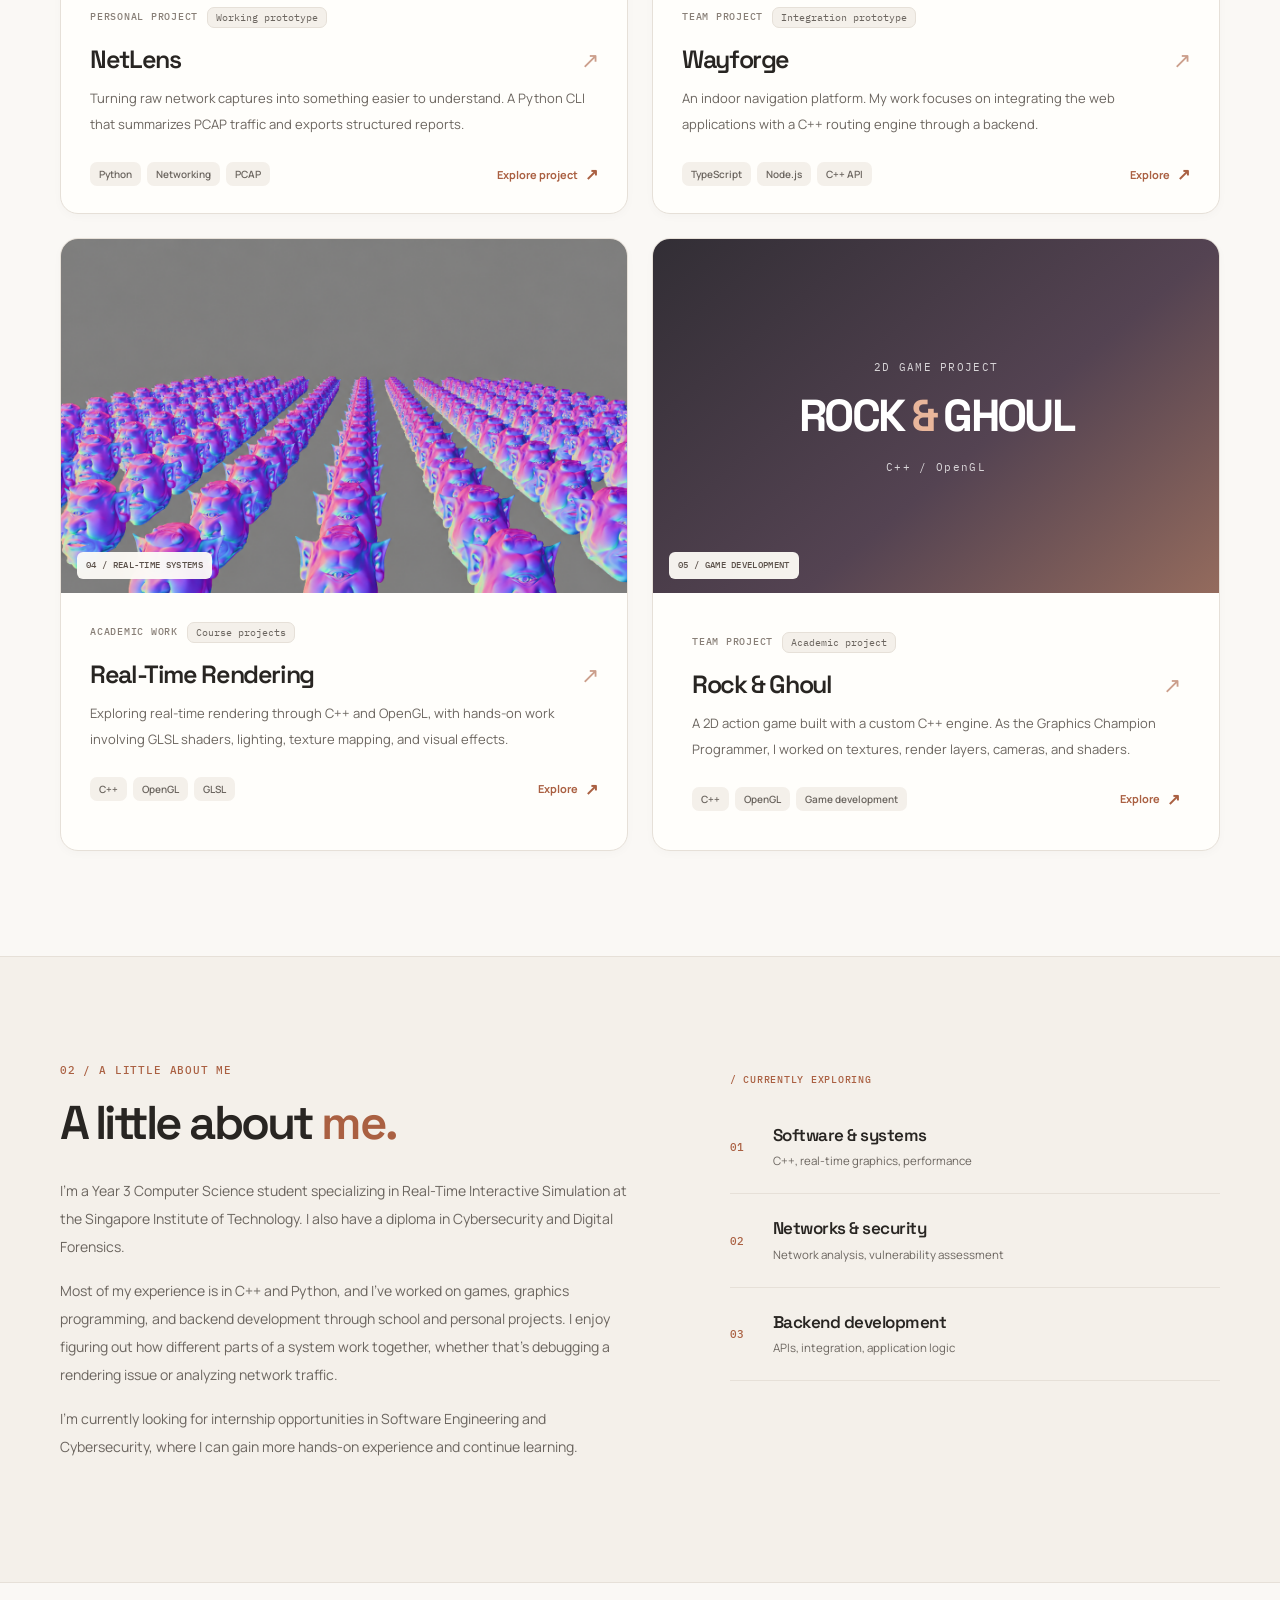
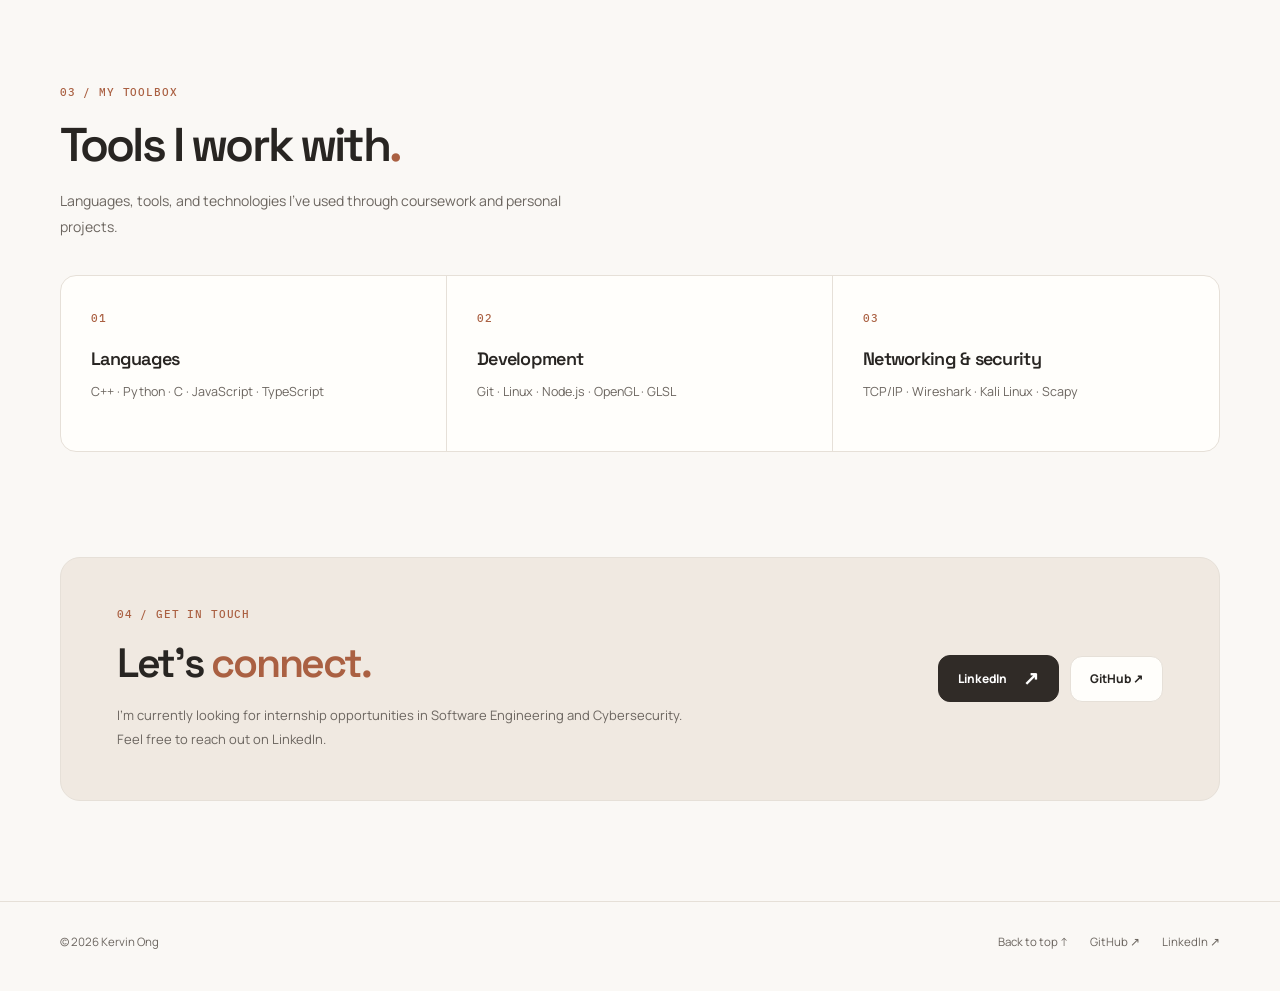
==== commit 0d8a9503: "updated design" ====
--- a/index.html
+++ b/index.html
@@ -11,6 +11,67 @@
   <link href="https://fonts.googleapis.com/css2?family=IBM+Plex+Mono:wght@400;500;600&family=Manrope:wght@400;500;600;700&family=Space+Grotesk:wght@400;500;600;700&display=swap" rel="stylesheet">
   <link rel="stylesheet" href="styles.css?v=37">
   <script>try{const t=localStorage.getItem('ko-theme');if(t==='light'||t==='dark')document.documentElement.dataset.theme=t;}catch(e){}</script>
+  <!-- Keep Rock & Ghoul in the same stacked card layout as the other projects. -->
+  <style>
+    .project-grid > .rock-ghoul-card {
+      grid-column: auto !important;
+      grid-row: auto !important;
+      width: 100%;
+    }
+    .project-grid > .rock-ghoul-card > .stretch {
+      display: flex !important;
+      flex-direction: column !important;
+      height: 100%;
+    }
+    .project-grid .rock-ghoul-card .rock-ghoul-art {
+      width: 100% !important;
+      height: auto !important;
+      min-height: 0 !important;
+      aspect-ratio: 16 / 10;
+      flex: 0 0 auto !important;
+      box-sizing: border-box;
+      display: flex !important;
+      align-items: center;
+      justify-content: center;
+      text-align: center;
+      position: relative;
+      overflow: hidden;
+      color: #fff;
+      background: linear-gradient(140deg, #322e35, #544352 58%, #946b5d);
+    }
+    .rock-ghoul-art-inner { position: relative; z-index: 1; padding: 24px 20px; }
+    .rock-ghoul-eyebrow, .rock-ghoul-tech {
+      font-family: 'IBM Plex Mono', monospace;
+      font-size: 11px;
+      letter-spacing: .12em;
+      opacity: .78;
+    }
+    .rock-ghoul-wordmark {
+      font-family: 'Space Grotesk', sans-serif;
+      font-weight: 700;
+      font-size: clamp(28px, 3.5vw, 46px);
+      letter-spacing: -.06em;
+      line-height: 1.1;
+      margin: 12px 0;
+    }
+    .rock-ghoul-wordmark span { color: #e9b69b; }
+    .project-grid .rock-ghoul-card .project-details {
+      width: 100% !important;
+      min-width: 0;
+      flex: 1 1 auto !important;
+      box-sizing: border-box;
+      display: flex;
+      flex-direction: column;
+    }
+    /* Override existing card ordering rules: artwork always comes first. */
+    .project-grid > .rock-ghoul-card > .stretch > .rock-ghoul-art {
+      order: -1 !important;
+    }
+    .project-grid > .rock-ghoul-card > .stretch > .project-details {
+      order: 1 !important;
+    }
+    .rock-ghoul-card .card-footer { margin-top: auto; }
+  </style>
 </head>
 <body>
 <a href="#main" class="skip-link">Skip to content</a>
@@ -64,7 +125,7 @@
   </div>
 </section>
 
-<div class="wrap intro-divider"><span>SELECTED WORK</span><span aria-hidden="true">↘</span><span>01 — 05</span></div>
+<div class="wrap intro-divider"><span>SELECTED WORK</span><span aria-hidden="true">↘</span><span>01 — 04</span></div>
 
 <section id="projects" class="wrap section projects-section" aria-labelledby="projects-title">
   <div class="section-header reveal">
@@ -93,25 +154,42 @@
         <div class="project-details"><div class="card-meta"><span>TEAM PROJECT</span><span class="tag">Integration prototype</span></div><h3 class="card-title">Wayforge <span class="title-arrow" aria-hidden="true">↗</span></h3><p class="card-description">An indoor navigation platform. My work focuses on integrating the web applications with a C++ routing engine through a backend.</p><div class="card-footer"><div class="stack"><span>TypeScript</span><span>Node.js</span><span>C++ API</span></div><span class="card-view">Explore <span aria-hidden="true">↗</span></span></div></div>
       </a>
     </article>
+    <!--
     <article class="project-card reveal" data-category="security">
       <a class="stretch" href="projects/embedded-security-lab.html" aria-label="Read the Embedded Security Lab case study">
         <div class="art security reactive-surface"><img src="assets/security.svg" alt="Illustrated firmware filesystem inspection terminal" loading="lazy"><span class="art-label">03 / SECURITY RESEARCH</span></div>
         <div class="project-details"><div class="card-meta"><span>PERSONAL PROJECT</span><span class="tag">In progress</span></div><h3 class="card-title">Embedded Security Lab <span class="title-arrow" aria-hidden="true">↗</span></h3><p class="card-description">Learning firmware and embedded-software security assessment through a controlled lab, beginning with filesystem inspection.</p><div class="card-footer"><div class="stack"><span>Python</span><span>Firmware</span><span>Security</span></div><span class="card-view">Explore <span aria-hidden="true">↗</span></span></div></div>
       </a>
     </article>
+    -->
     <article class="project-card reveal" data-category="engineering">
       <a class="stretch" href="projects/graphics-and-systems.html" aria-label="Read the Graphics and Systems case study">
         <div class="art graphics reactive-surface"><img src="assets/Graphics.png" alt="Illustrated 3D wireframe geometry" loading="lazy"><span class="art-label">04 / REAL-TIME SYSTEMS</span></div>
         <div class="project-details"><div class="card-meta"><span>ACADEMIC WORK</span><span class="tag">Course projects</span></div><h3 class="card-title">Real-Time Rendering <span class="title-arrow" aria-hidden="true">↗</span></h3><p class="card-description">Exploring real-time rendering through C++ and OpenGL, with hands-on work involving GLSL shaders, lighting, texture mapping, and visual effects.</p><div class="card-footer"><div class="stack"><span>C++</span><span>OpenGL</span><span>GLSL</span></div><span class="card-view">Explore <span aria-hidden="true">↗</span></span></div></div>
       </a>
     </article>
-    <article class="project-card reveal" data-category="engineering">
+    <article class="project-card rock-ghoul-card reveal" data-category="engineering">
       <a class="stretch" href="projects/rock-and-ghoul.html" aria-label="Read the Rock &amp; Ghoul case study">
-        <div class="art graphics reactive-surface" style="background:linear-gradient(140deg,#322e35,#544352 58%,#946b5d);color:#fff">
-          <div style="text-align:center;padding:40px 20px;position:relative;z-index:1"><span style="font:500 12px var(--mono-font);letter-spacing:.2em;opacity:.75">2D GAME PROJECT</span><div style="font:700 clamp(30px,4vw,53px)/1.05 var(--display-font);letter-spacing:-.06em;margin-top:16px">ROCK <span style="color:#e9b69b">&amp;</span> GHOUL</div><span style="display:block;margin-top:18px;font:500 11px var(--mono-font);opacity:.75">C++ / OpenGL</span></div>
+        <div class="art reactive-surface rock-ghoul-art">
+          <div class="rock-ghoul-art-inner">
+            <span class="rock-ghoul-eyebrow">2D GAME PROJECT</span>
+            <div class="rock-ghoul-wordmark">ROCK <span>&amp;</span> GHOUL</div>
+            <span class="rock-ghoul-tech">C++ / OpenGL</span>
+          </div>
           <span class="art-label">05 / GAME DEVELOPMENT</span>
         </div>
-        <div class="project-details"><div class="card-meta"><span>TEAM PROJECT</span><span class="tag">Academic project</span></div><h3 class="card-title">Rock &amp; Ghoul <span class="title-arrow" aria-hidden="true">↗</span></h3><p class="card-description">A 2D game built with C++ and OpenGL as part of a team project, combining graphics programming with interactive gameplay.</p><div class="card-footer"><div class="stack"><span>C++</span><span>OpenGL</span><span>Game development</span></div><span class="card-view">Explore <span aria-hidden="true">↗</span></span></div></div>
+        <div class="project-details">
+          <div class="card-meta">
+            <span>TEAM PROJECT</span>
+            <span class="tag">Academic project</span>
+          </div>
+          <h3 class="card-title">Rock &amp; Ghoul <span class="title-arrow" aria-hidden="true">↗</span></h3>
+          <p class="card-description">A 2D action game built with a custom C++ engine. As the Graphics Champion Programmer, I worked on textures, render layers, cameras, and shaders.</p>
+          <div class="card-footer">
+            <div class="stack"><span>C++</span><span>OpenGL</span><span>Game development</span></div>
+            <span class="card-view">Explore <span aria-hidden="true">↗</span></span>
+          </div>
+        </div>
       </a>
     </article>
   </div>
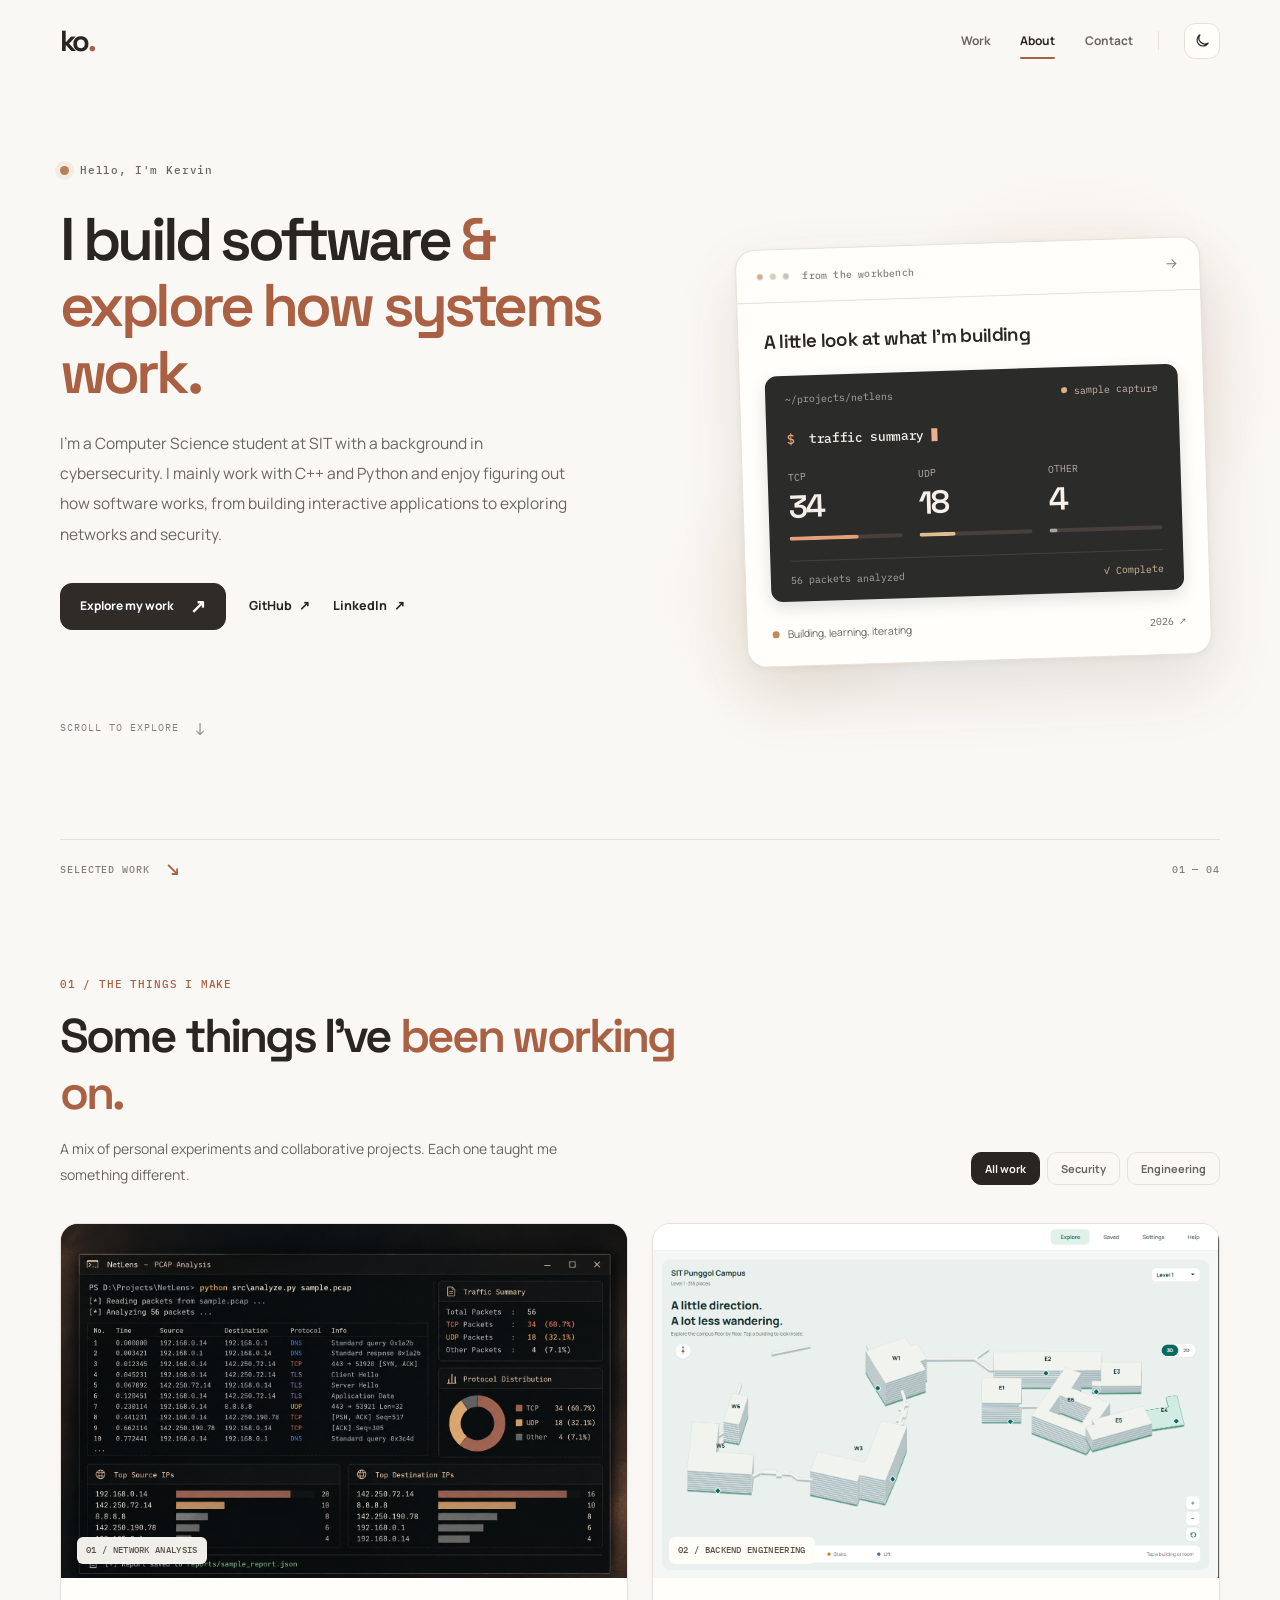
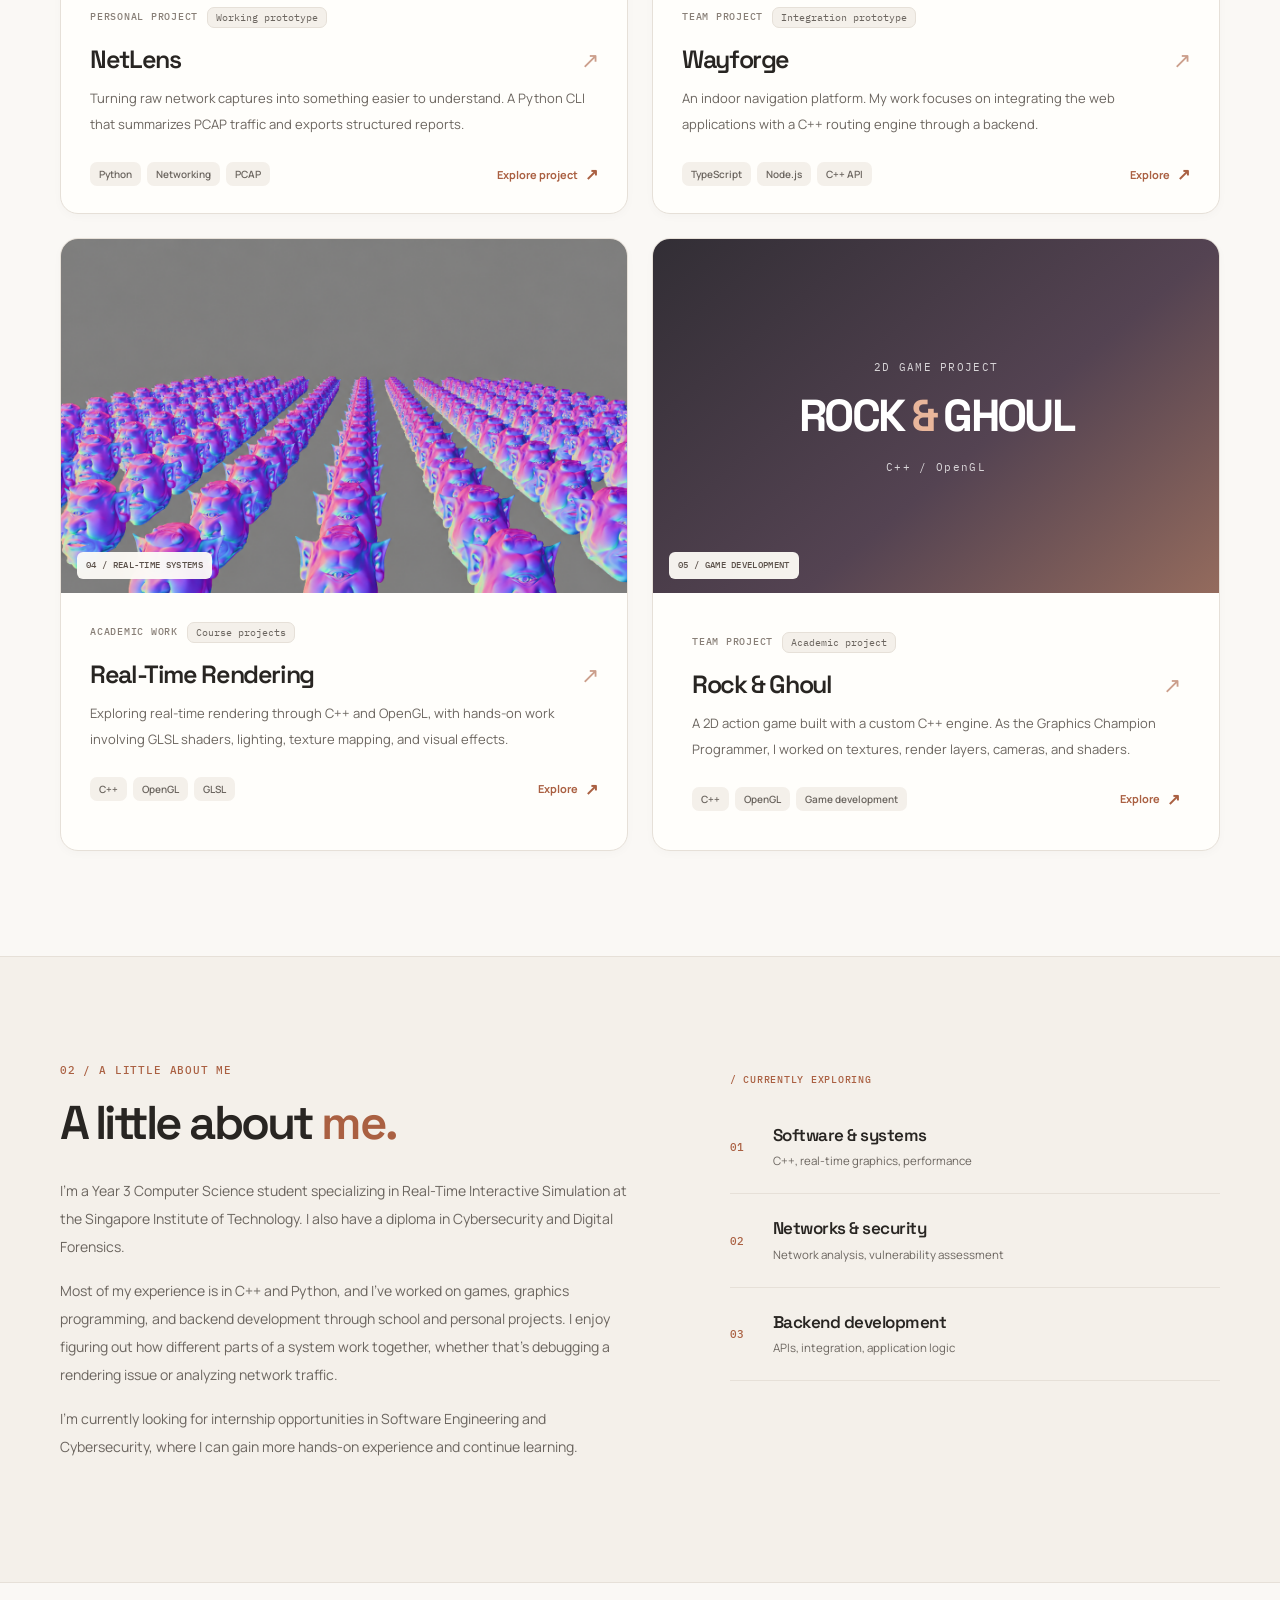
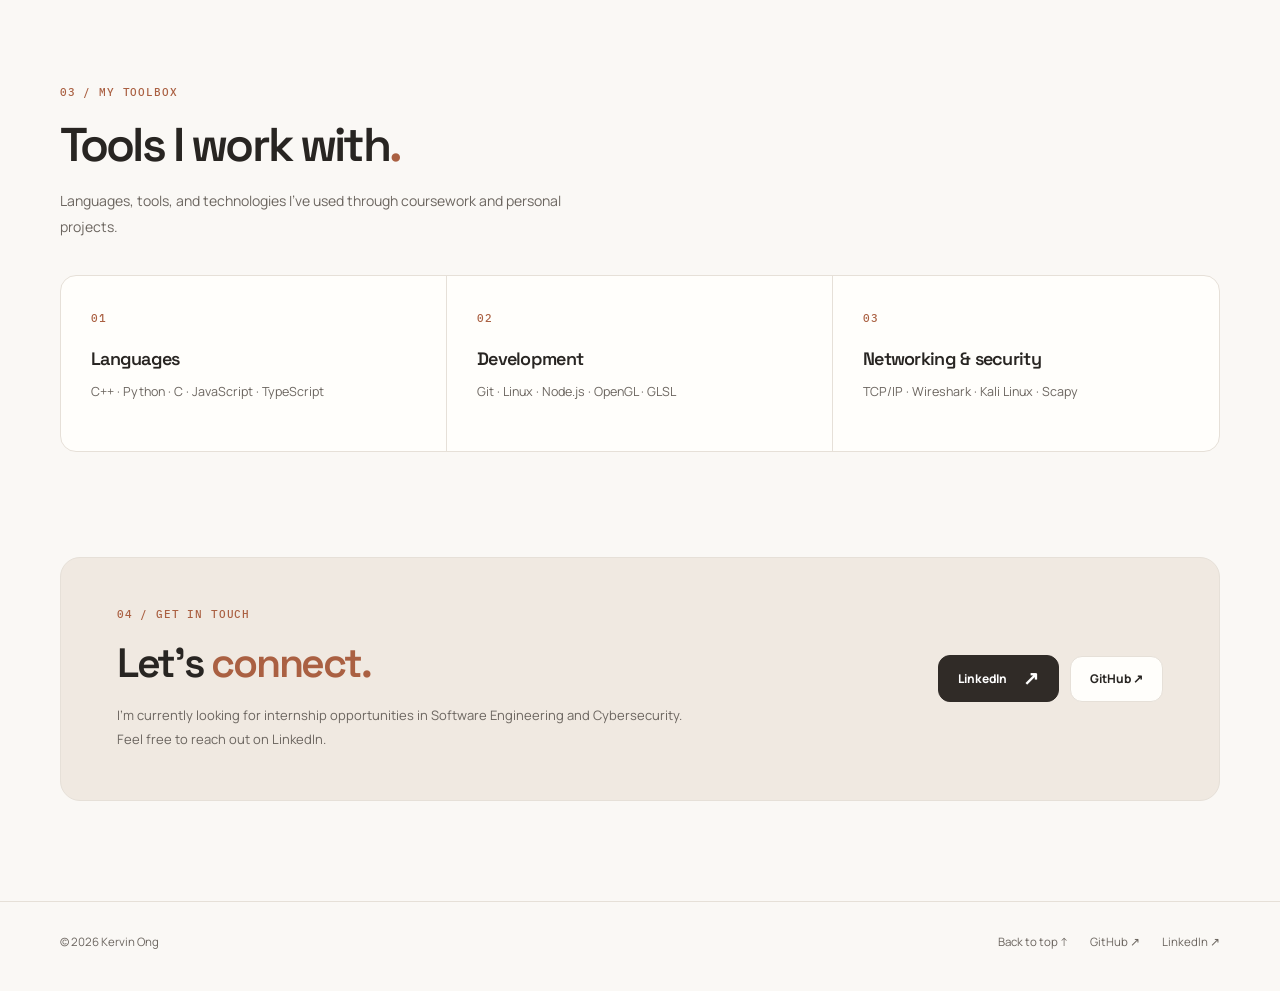
==== commit 95c9b9c0: "update design thumbnail" ====
--- a/index.html
+++ b/index.html
@@ -150,7 +150,7 @@
     </article>
     <article class="project-card reveal" data-category="engineering">
       <a class="stretch" href="projects/wayforge.html" aria-label="Read the Wayforge case study">
-        <div class="art wayforge reactive-surface"><img src="assets/wayforge.svg" alt="Illustrated Wayforge floor plan and route" loading="lazy"><span class="art-label">02 / BACKEND ENGINEERING</span></div>
+        <div class="art wayforge reactive-surface"><img src="assets/wayforge.png" alt="Illustrated Wayforge floor plan and route" loading="lazy"><span class="art-label">02 / BACKEND ENGINEERING</span></div>
         <div class="project-details"><div class="card-meta"><span>TEAM PROJECT</span><span class="tag">Integration prototype</span></div><h3 class="card-title">Wayforge <span class="title-arrow" aria-hidden="true">↗</span></h3><p class="card-description">An indoor navigation platform. My work focuses on integrating the web applications with a C++ routing engine through a backend.</p><div class="card-footer"><div class="stack"><span>TypeScript</span><span>Node.js</span><span>C++ API</span></div><span class="card-view">Explore <span aria-hidden="true">↗</span></span></div></div>
       </a>
     </article>
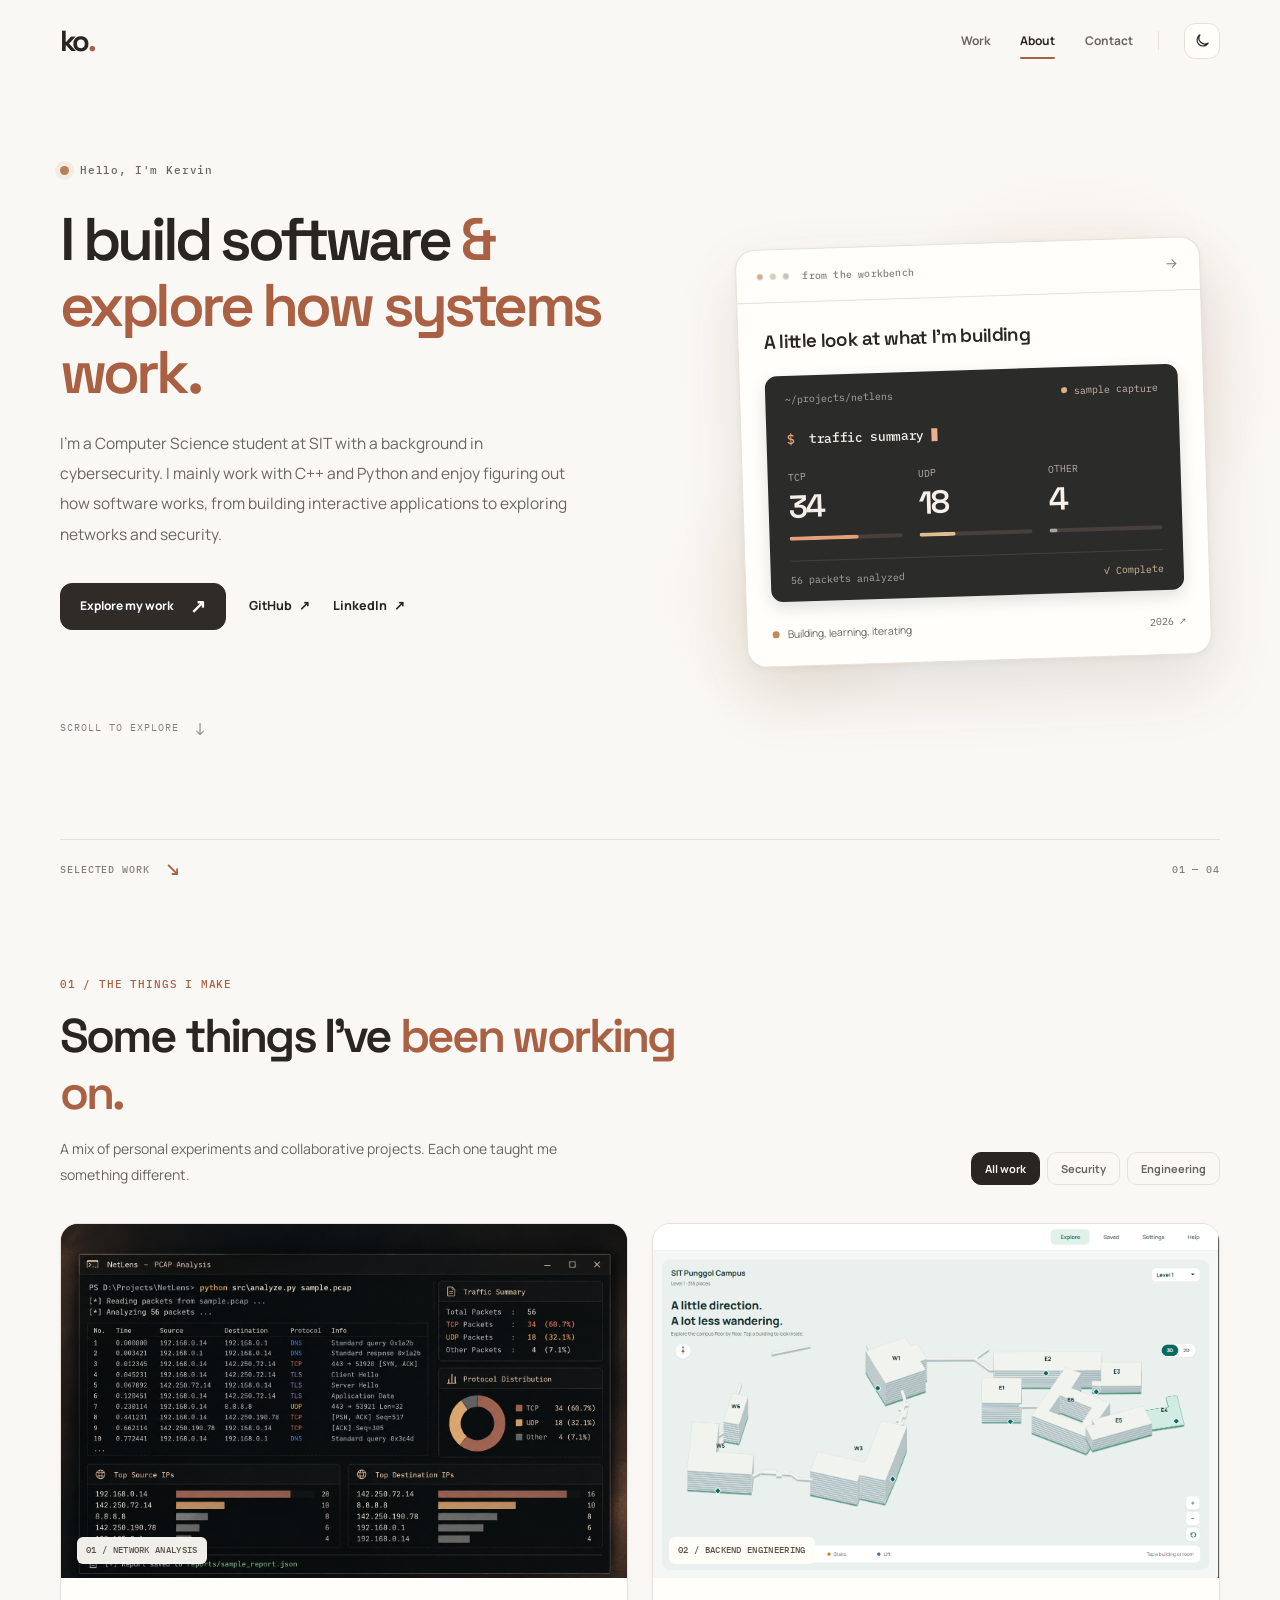
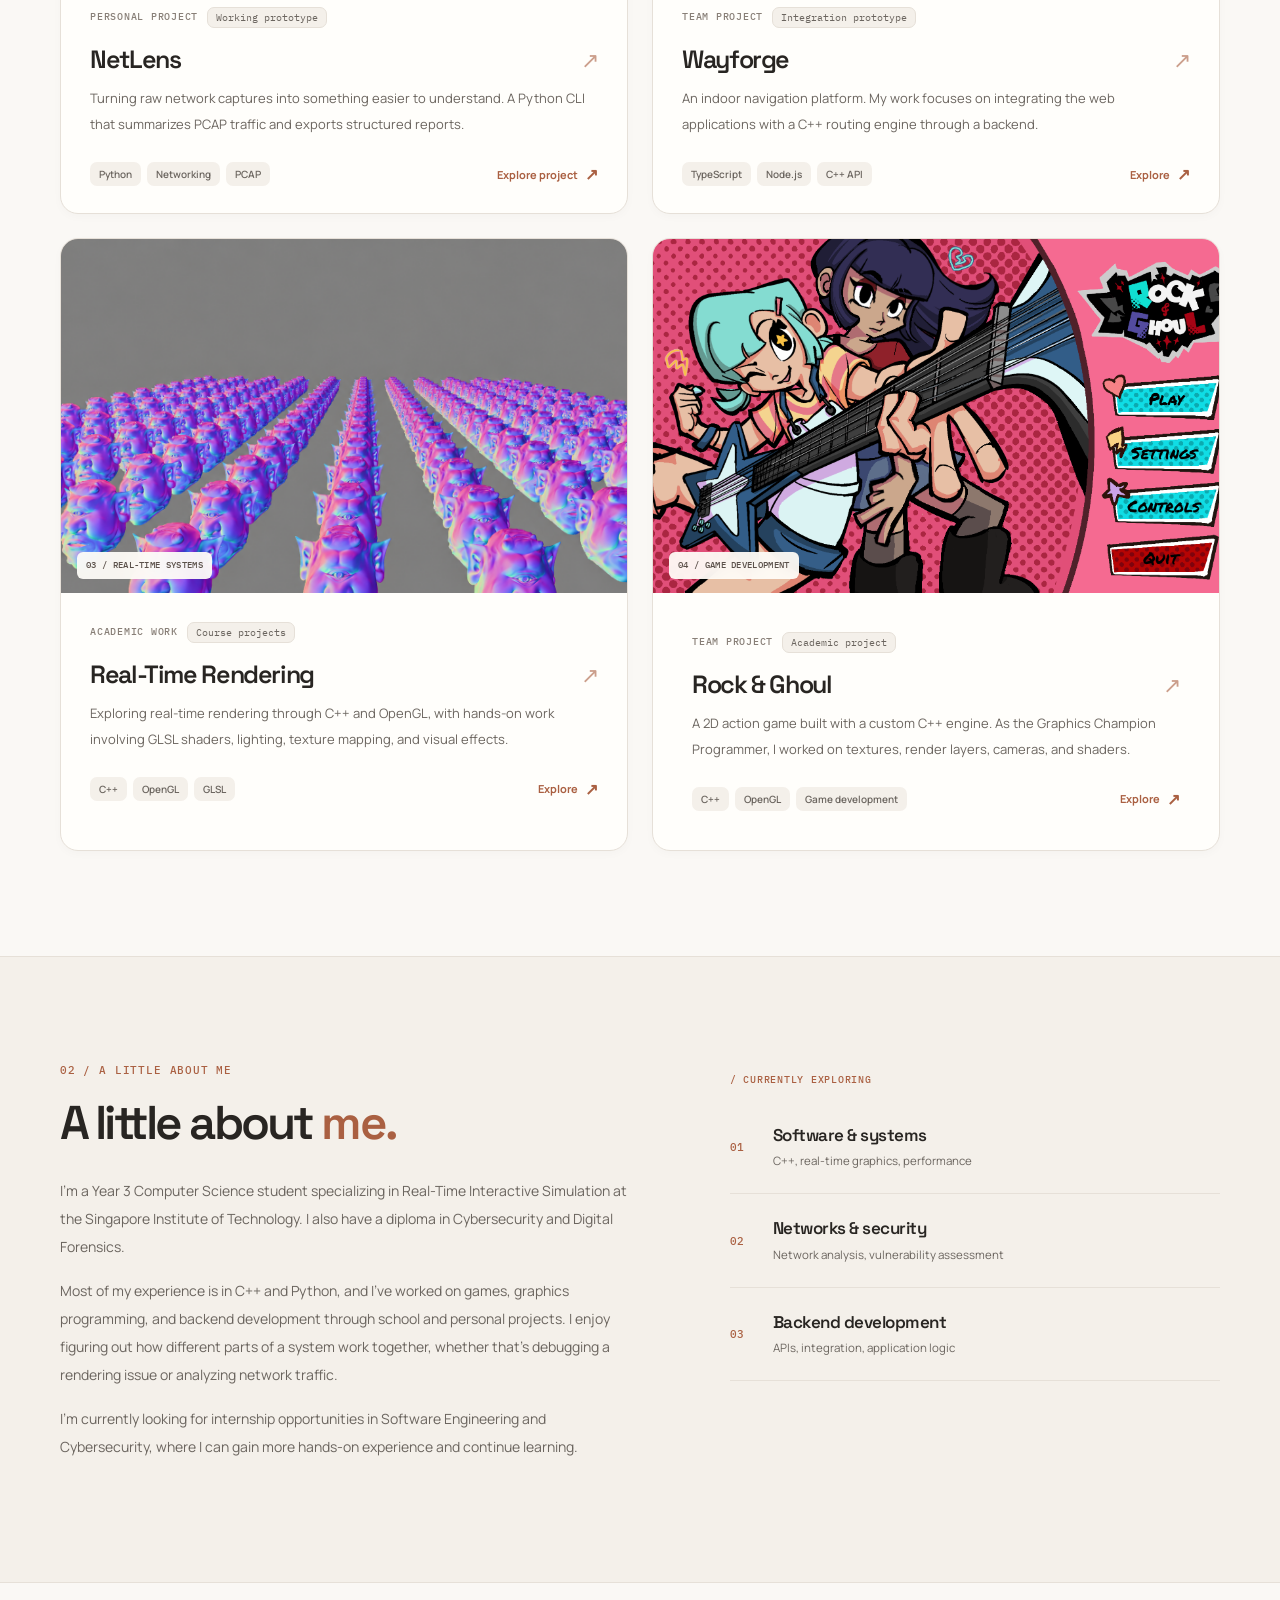
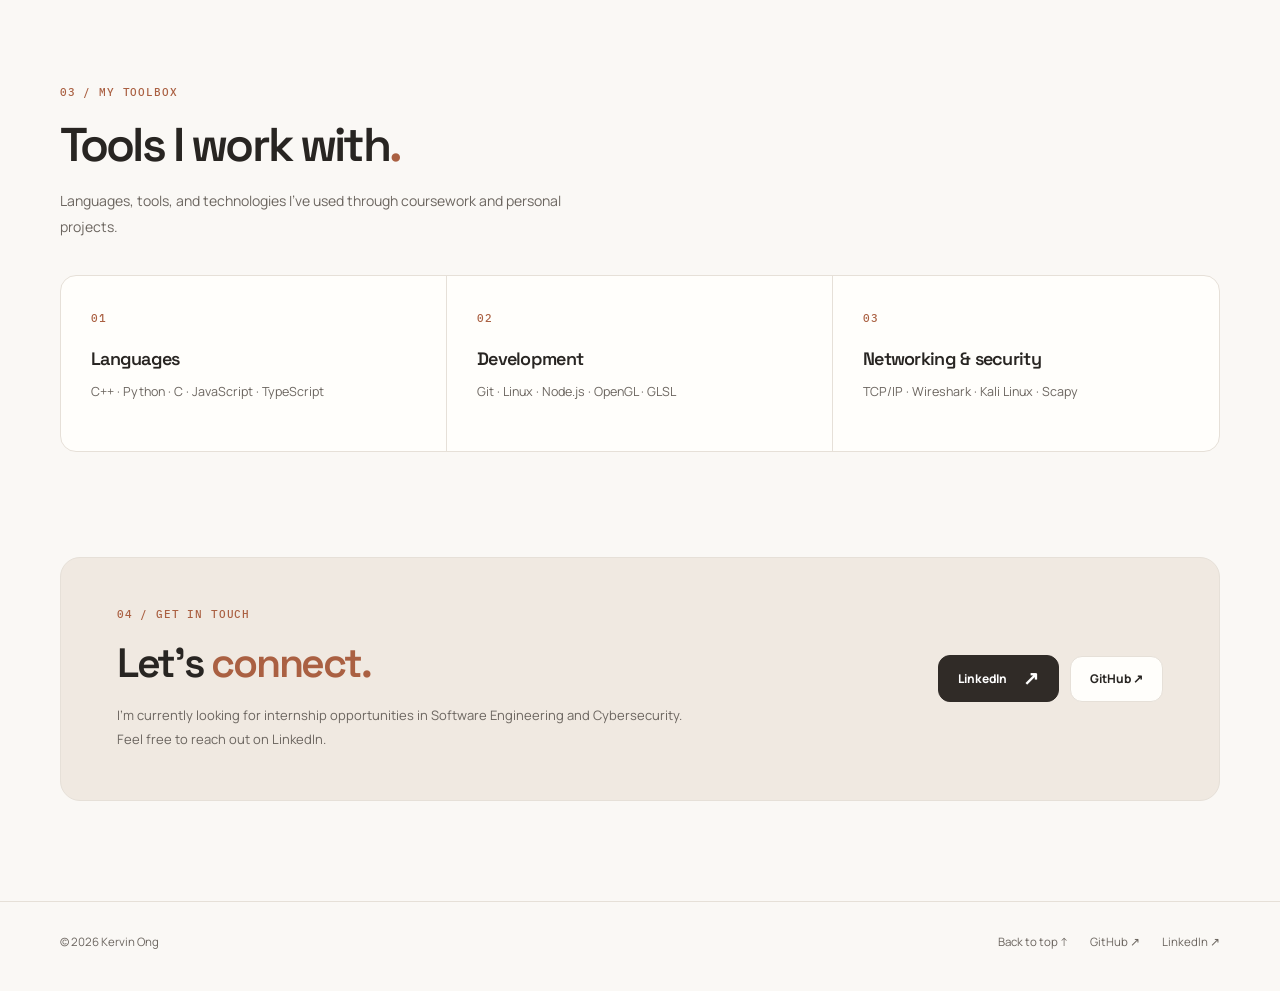
==== commit 6b044045: "gameplay updates" ====
--- a/index.html
+++ b/index.html
@@ -37,7 +37,12 @@
       position: relative;
       overflow: hidden;
       color: #fff;
-      background: linear-gradient(140deg, #322e35, #544352 58%, #946b5d);
+      .project-grid .rock-ghoul-card .rock-ghoul-art img {
+        display: block;
+        width: 100%;
+        height: 100%;
+        object-fit: cover;
+      }
     }
     .rock-ghoul-art-inner { position: relative; z-index: 1; padding: 24px 20px; }
     .rock-ghoul-eyebrow, .rock-ghoul-tech {
@@ -164,19 +169,19 @@
     -->
     <article class="project-card reveal" data-category="engineering">
       <a class="stretch" href="projects/graphics-and-systems.html" aria-label="Read the Graphics and Systems case study">
-        <div class="art graphics reactive-surface"><img src="assets/Graphics.png" alt="Illustrated 3D wireframe geometry" loading="lazy"><span class="art-label">04 / REAL-TIME SYSTEMS</span></div>
+        <div class="art graphics reactive-surface"><img src="assets/Graphics.png" alt="Illustrated 3D wireframe geometry" loading="lazy"><span class="art-label">03 / REAL-TIME SYSTEMS</span></div>
         <div class="project-details"><div class="card-meta"><span>ACADEMIC WORK</span><span class="tag">Course projects</span></div><h3 class="card-title">Real-Time Rendering <span class="title-arrow" aria-hidden="true">↗</span></h3><p class="card-description">Exploring real-time rendering through C++ and OpenGL, with hands-on work involving GLSL shaders, lighting, texture mapping, and visual effects.</p><div class="card-footer"><div class="stack"><span>C++</span><span>OpenGL</span><span>GLSL</span></div><span class="card-view">Explore <span aria-hidden="true">↗</span></span></div></div>
       </a>
     </article>
     <article class="project-card rock-ghoul-card reveal" data-category="engineering">
       <a class="stretch" href="projects/rock-and-ghoul.html" aria-label="Read the Rock &amp; Ghoul case study">
         <div class="art reactive-surface rock-ghoul-art">
-          <div class="rock-ghoul-art-inner">
-            <span class="rock-ghoul-eyebrow">2D GAME PROJECT</span>
-            <div class="rock-ghoul-wordmark">ROCK <span>&amp;</span> GHOUL</div>
-            <span class="rock-ghoul-tech">C++ / OpenGL</span>
-          </div>
-          <span class="art-label">05 / GAME DEVELOPMENT</span>
+          <img
+            src="assets/Game.png"
+            alt="Rock &amp; Ghoul gameplay screenshot"
+            loading="lazy"
+          >
+          <span class="art-label">04 / GAME DEVELOPMENT</span>
         </div>
         <div class="project-details">
           <div class="card-meta">
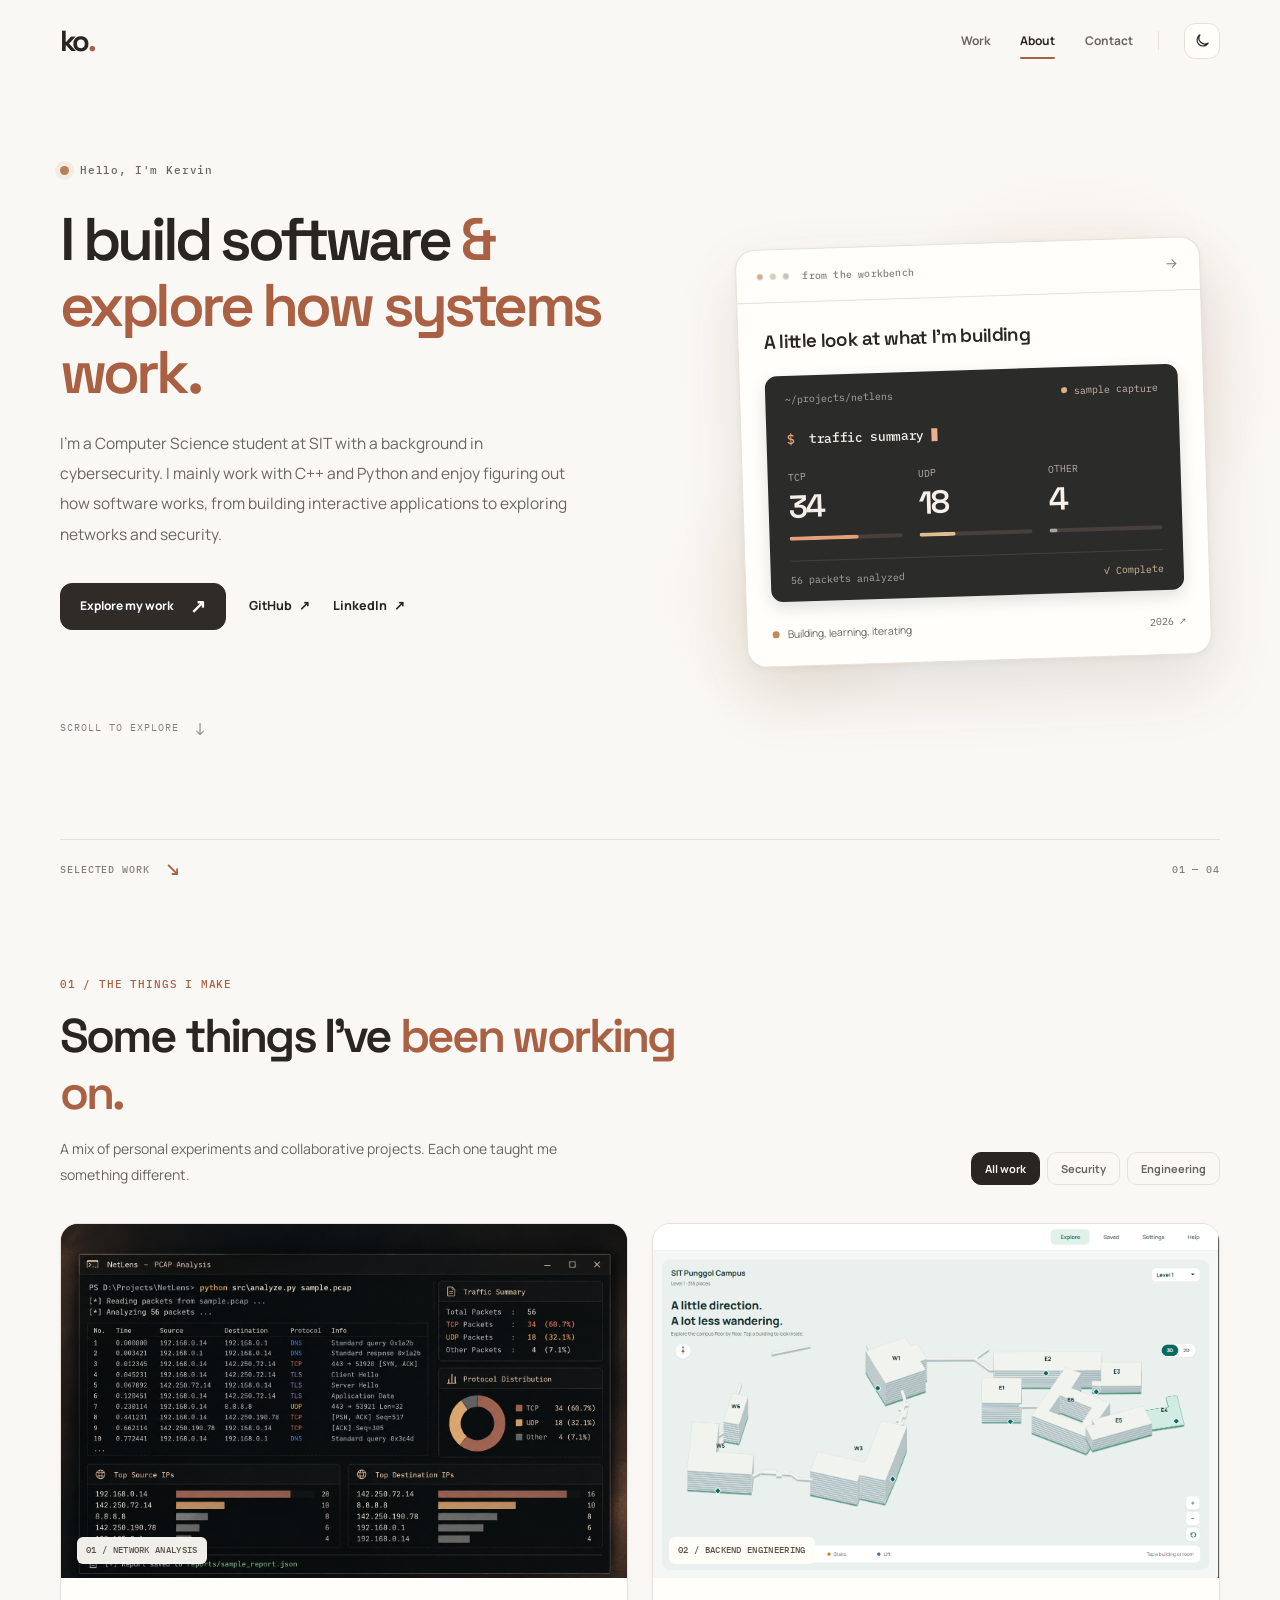
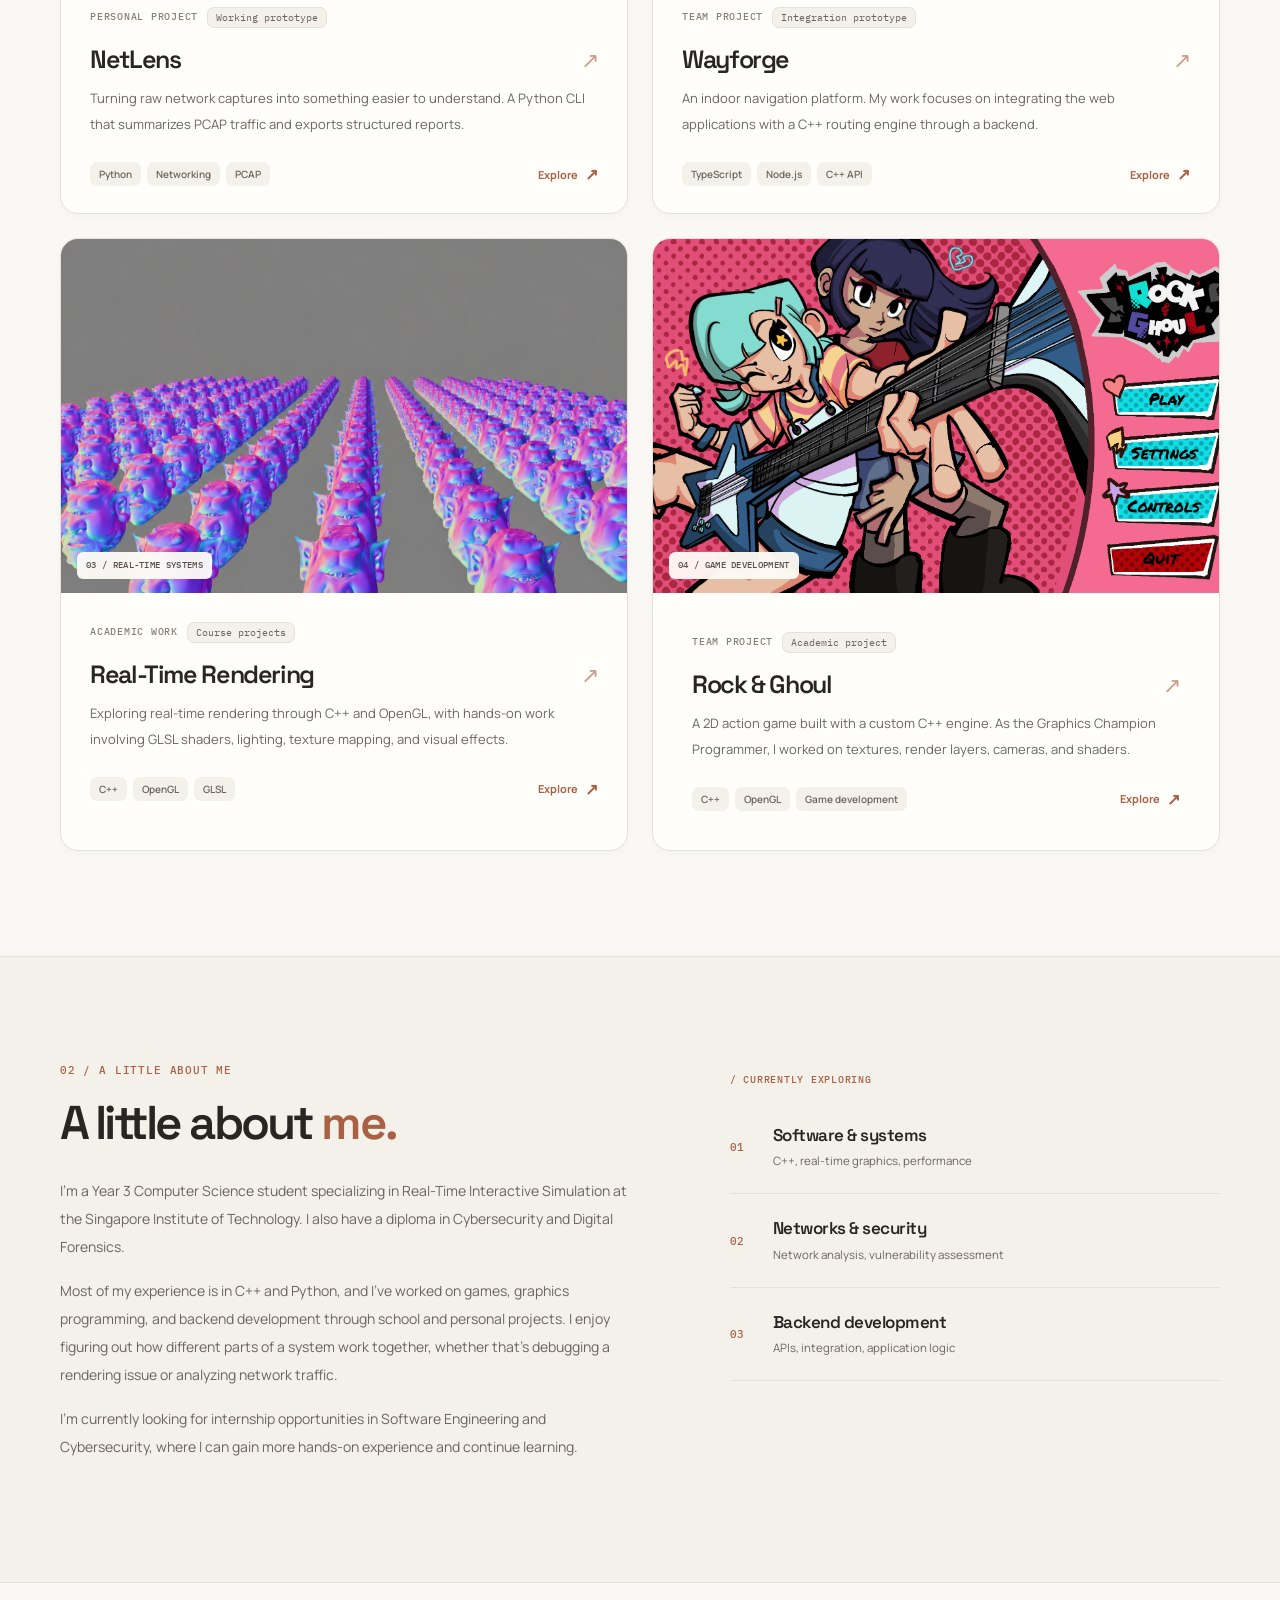
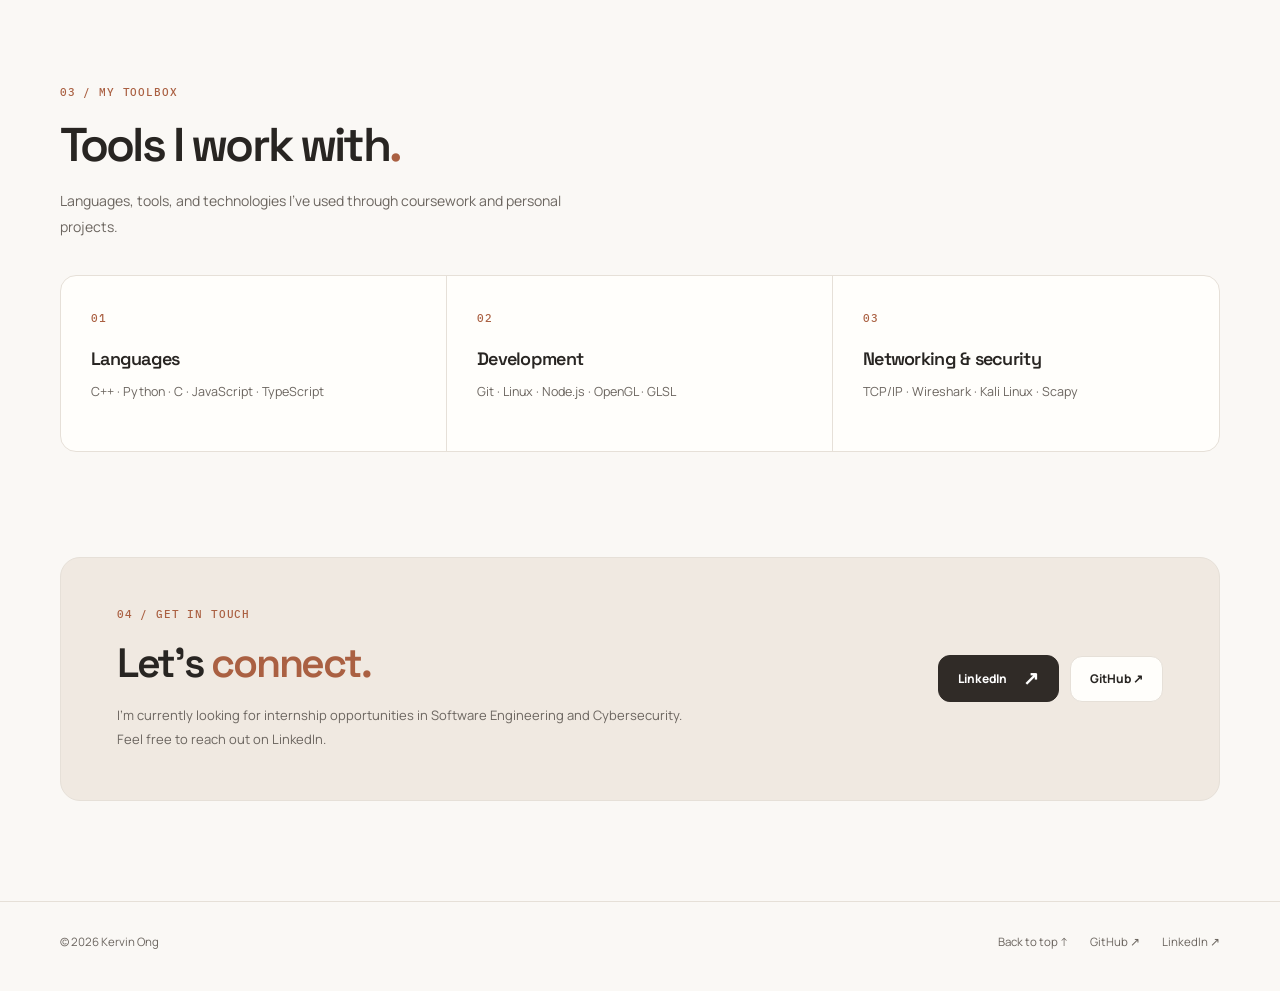
==== commit 926349fb: "videos and updates" ====
--- a/index.html
+++ b/index.html
@@ -149,7 +149,7 @@
           <div class="card-meta"><span>PERSONAL PROJECT</span><span class="tag">Working prototype</span></div>
           <h3 class="card-title">NetLens <span class="title-arrow" aria-hidden="true">↗</span></h3>
           <p class="card-description">Turning raw network captures into something easier to understand. A Python CLI that summarizes PCAP traffic and exports structured reports.</p>
-          <div class="card-footer"><div class="stack"><span>Python</span><span>Networking</span><span>PCAP</span></div><span class="card-view">Explore project <span aria-hidden="true">↗</span></span></div>
+          <div class="card-footer"><div class="stack"><span>Python</span><span>Networking</span><span>PCAP</span></div><span class="card-view">Explore <span aria-hidden="true">↗</span></span></div>
         </div>
       </a>
     </article>
